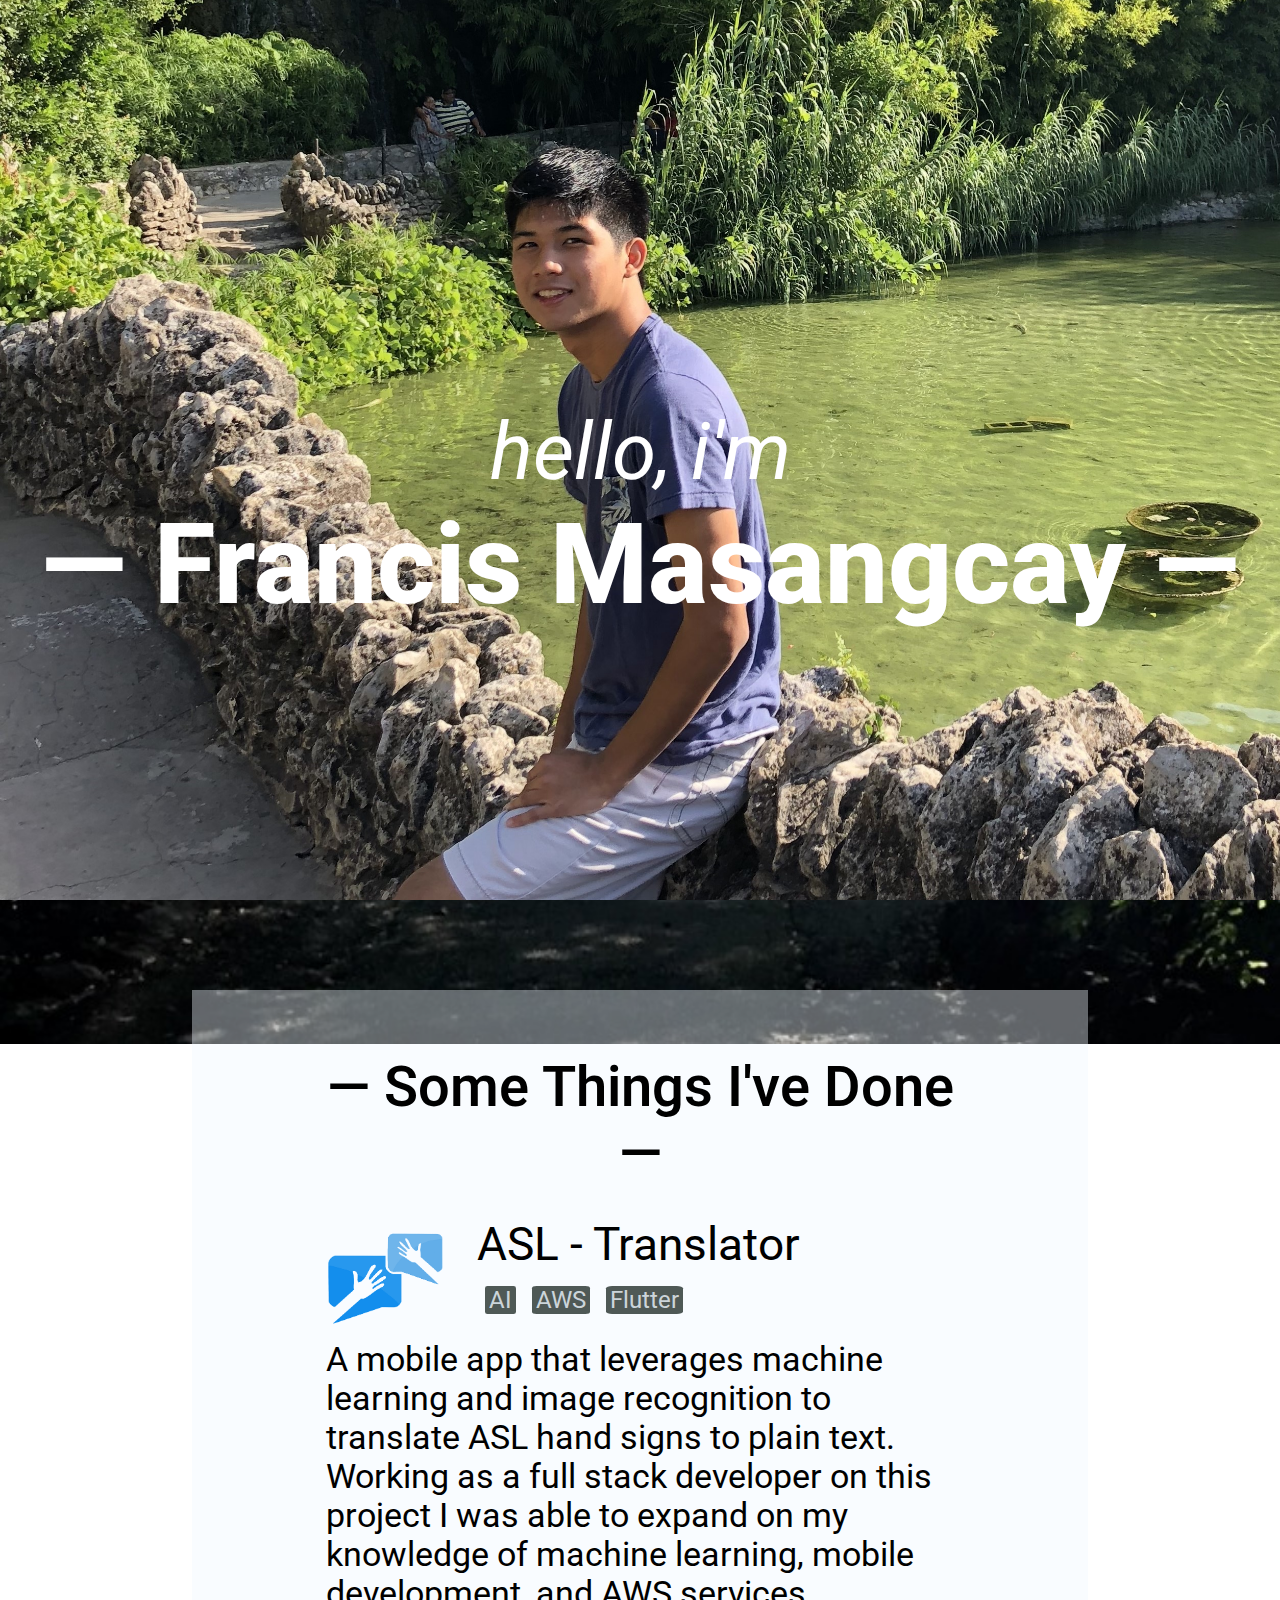
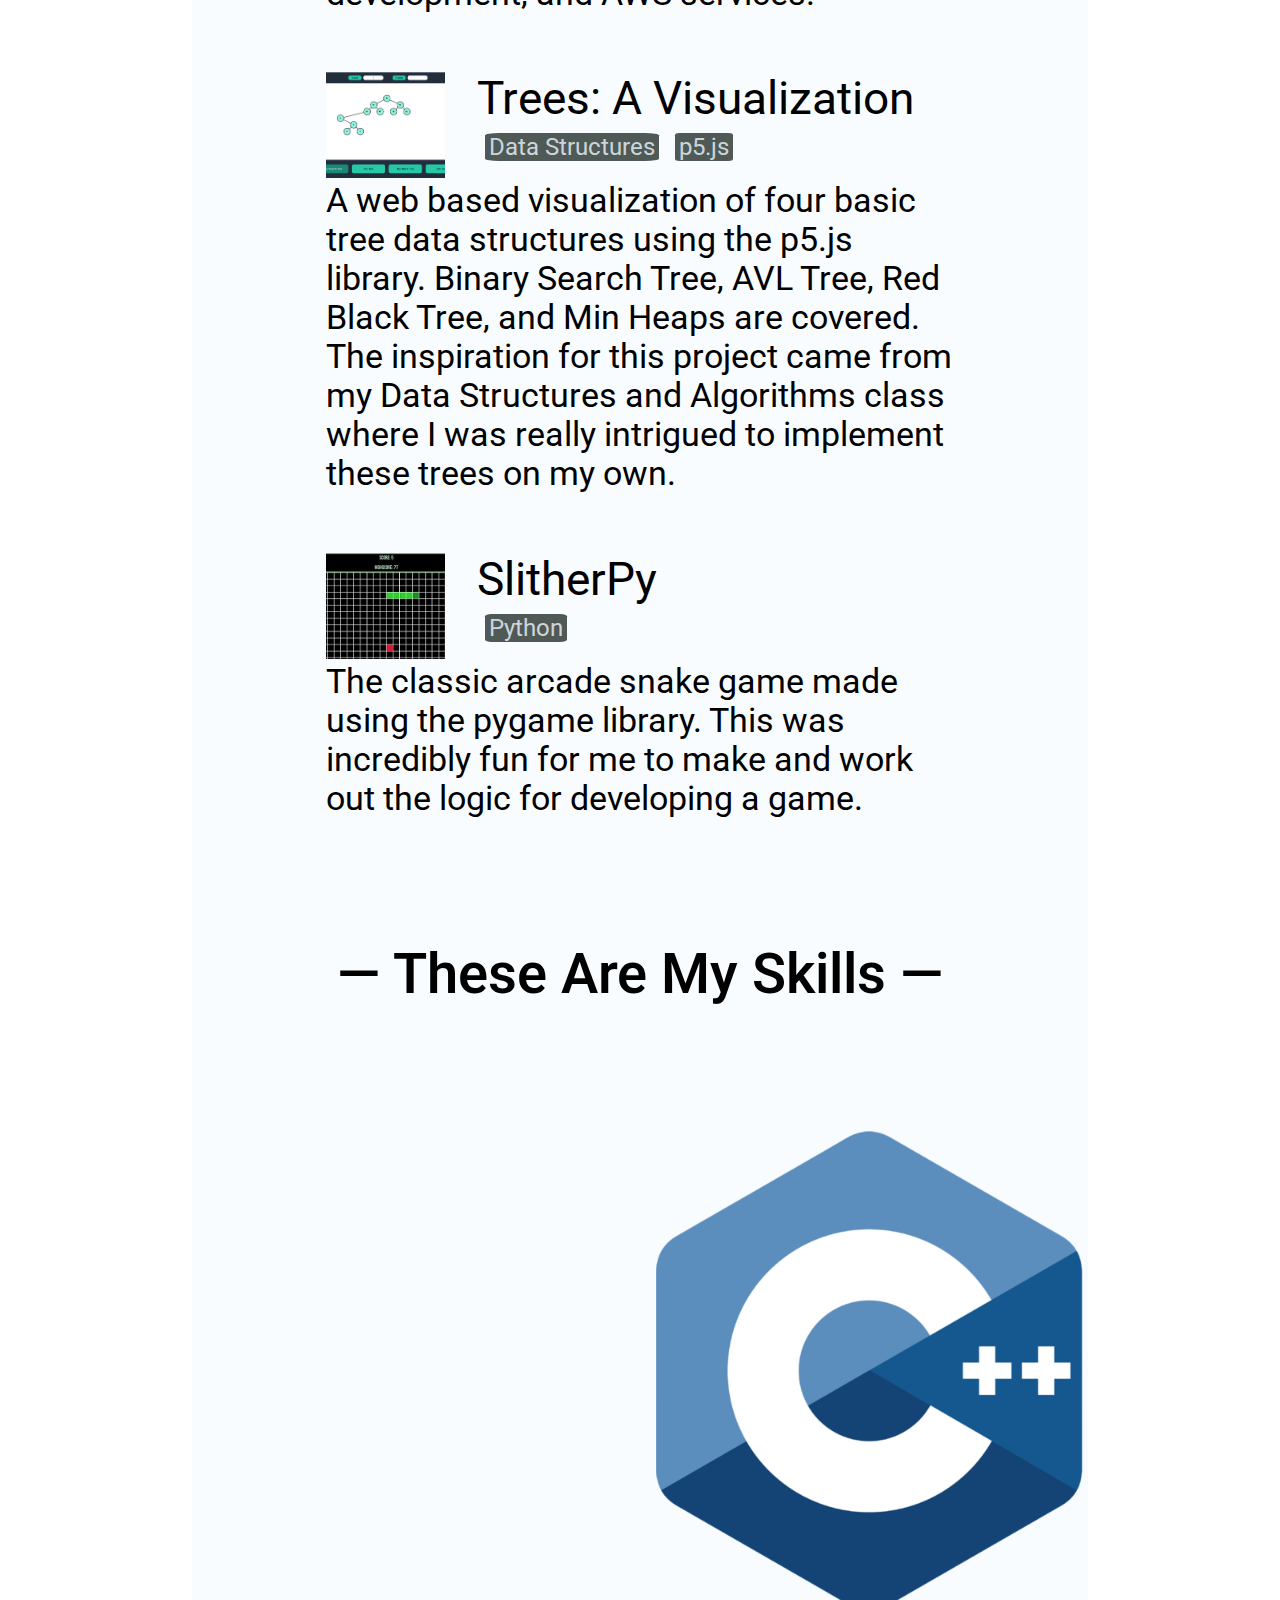
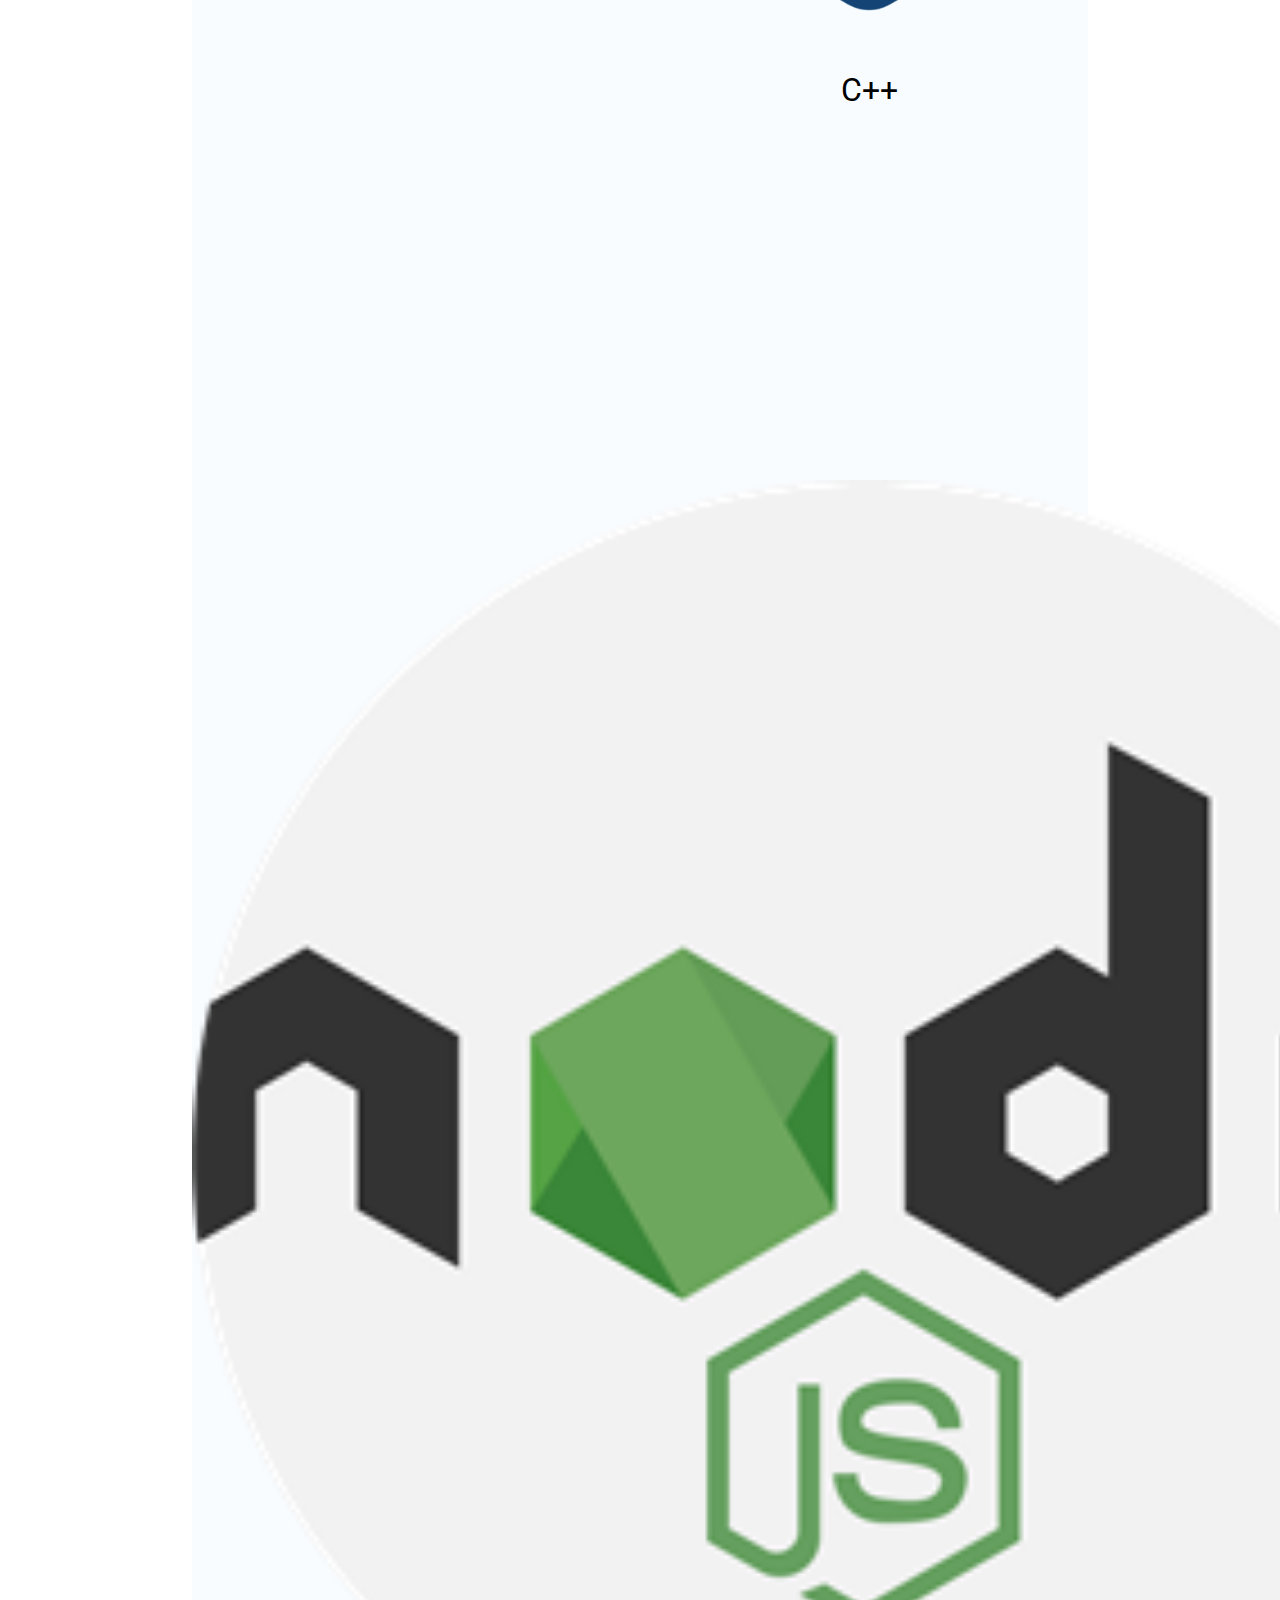
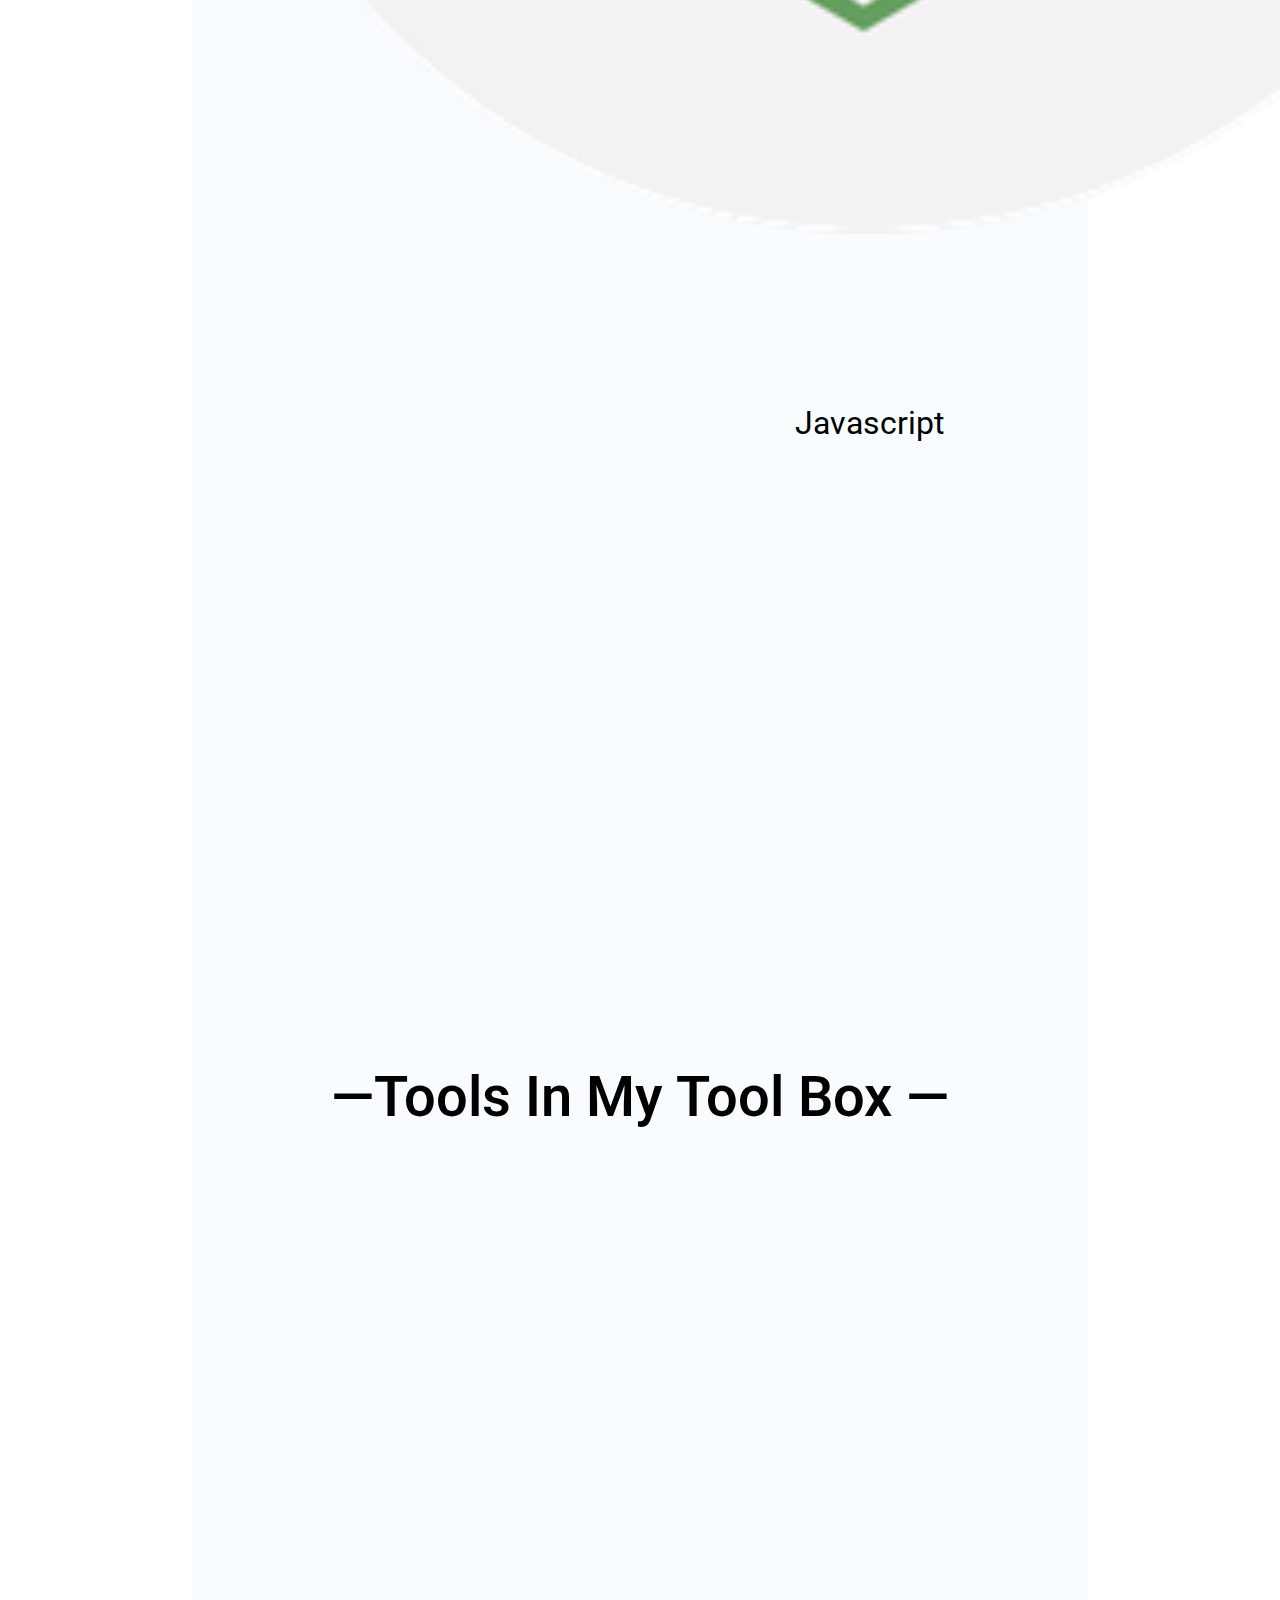
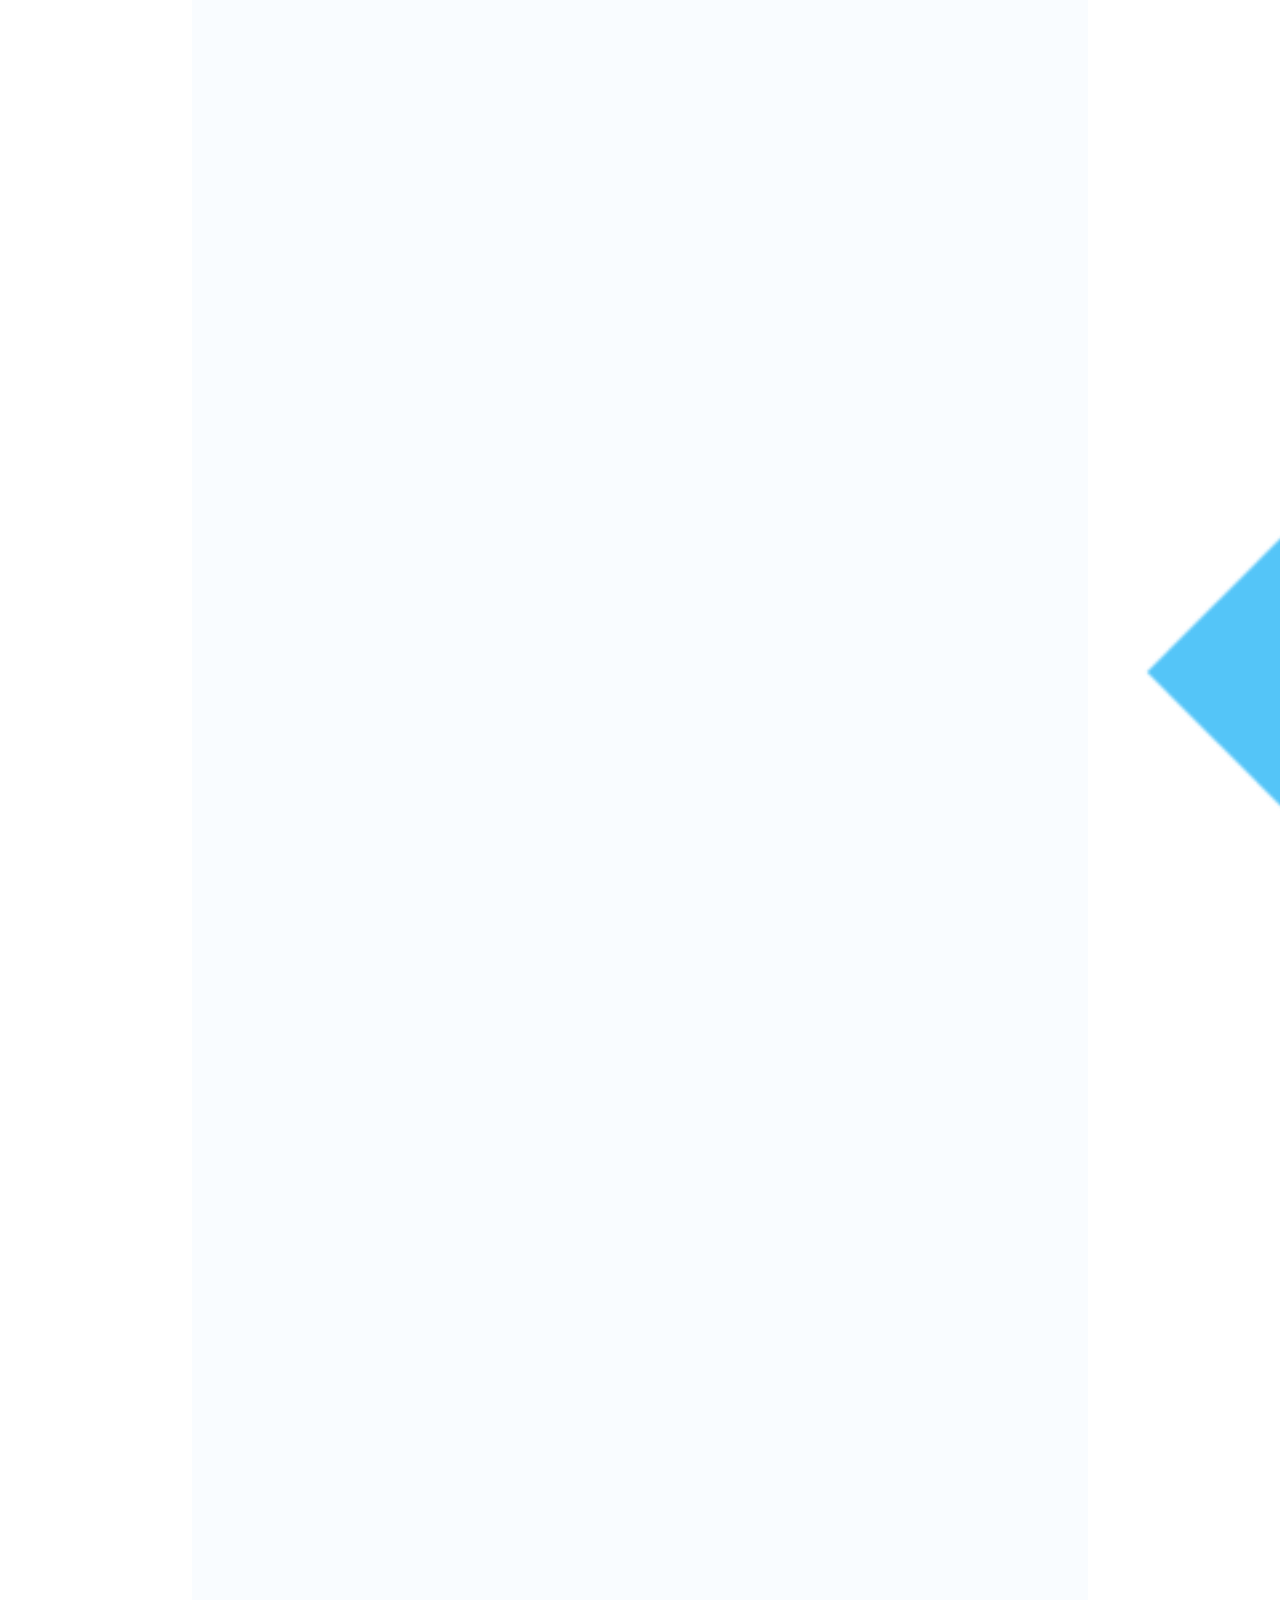
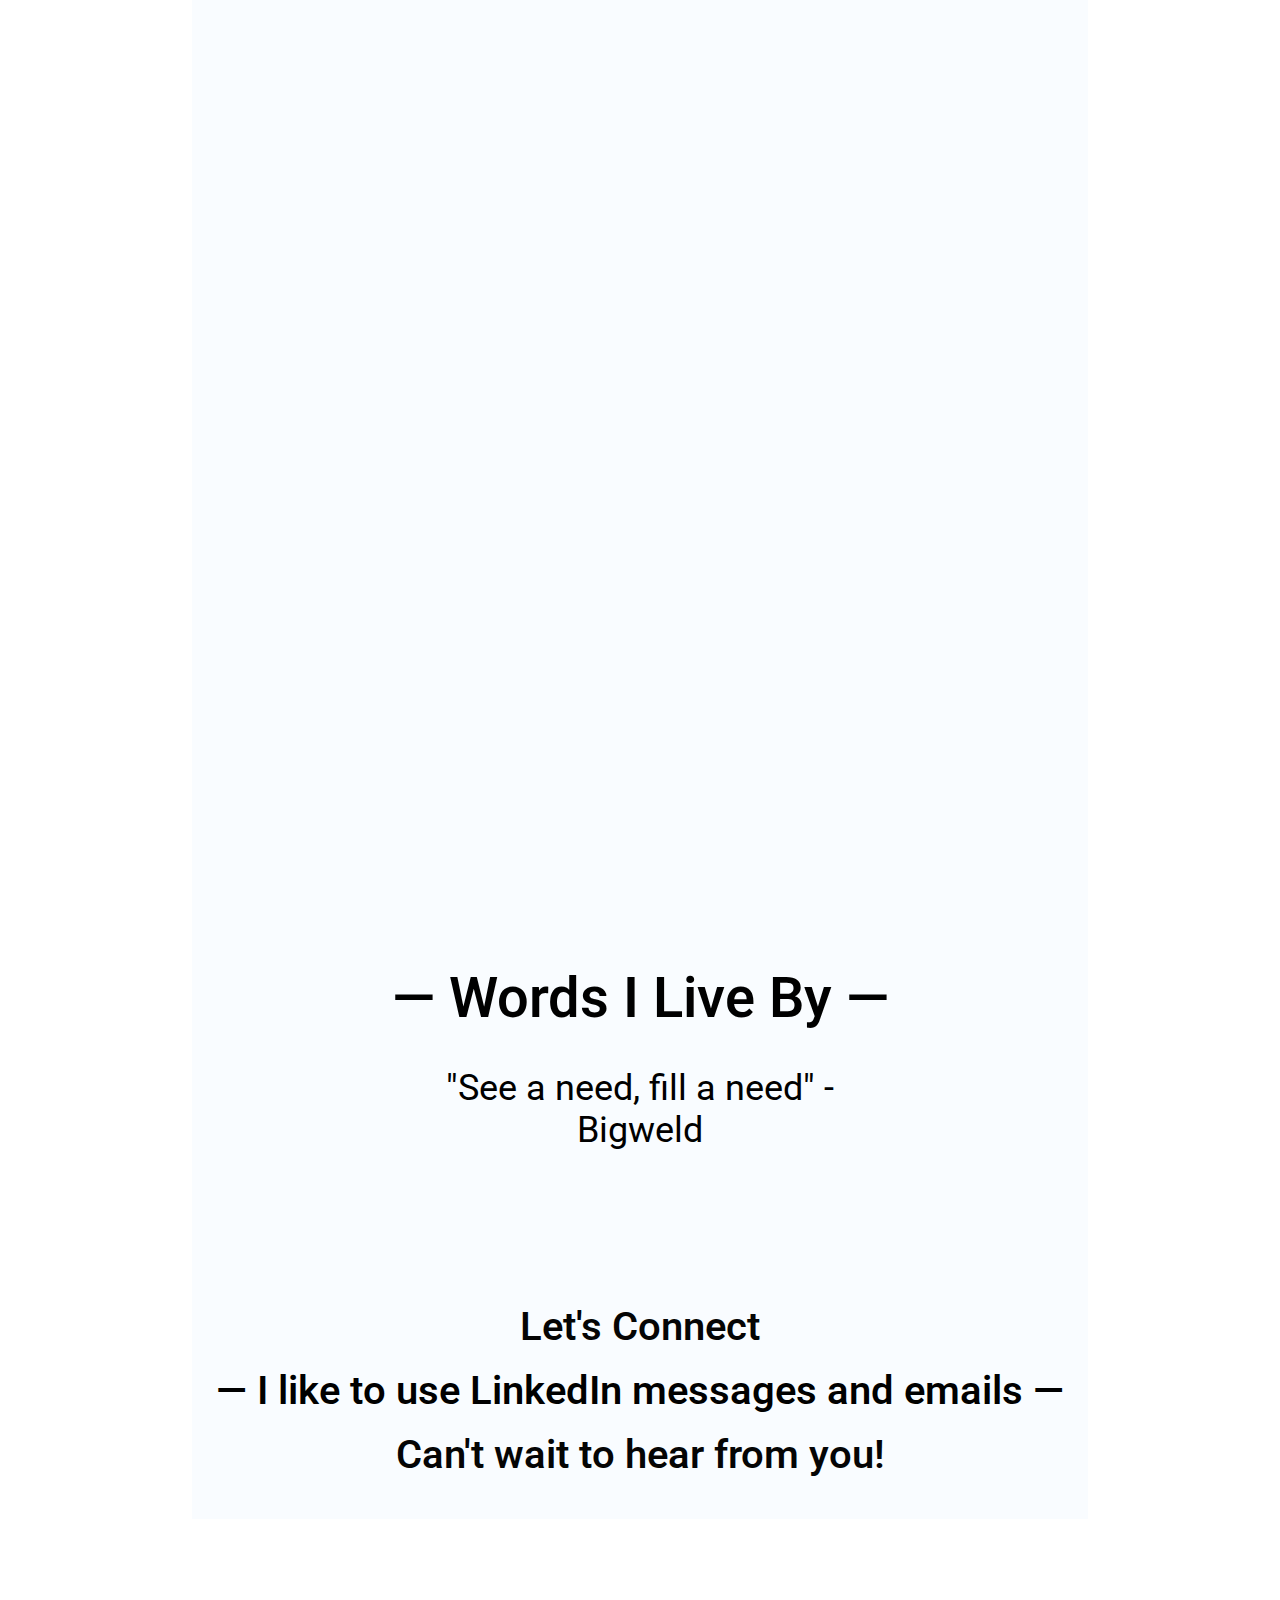
==== index.html @ 16255d90 "recaled font sizes and added tags to projects" ====
<!DOCTYPE html>
<html lang="en">
  <head>
    <meta charset="UTF-8" />
    <title>I'm Francis Masangcay</title>
    <meta name="author" content="Francis Masangcay" />
    <meta name="description" content="Personal webpage" />
    <meta name="viewport" content="width=device-width, initial-scale=1.0">
    <link rel="stylesheet" href="mainStyle.css" />
    <link rel="stylesheet" href="tabletStyle.css" />
    <link rel="stylesheet" href="mobileStyle.css" />
    <link rel="stylesheet" href="https://cdnjs.cloudflare.com/ajax/libs/font-awesome/4.7.0/css/font-awesome.min.css">
    <link href="https://fonts.googleapis.com/css2?family=Open+Sans&family=Roboto:ital@0;1&display=swap" rel="stylesheet">
  </head>
  <body>
    <div class="banner"></div>

    <div id="banner-content"> 
      <i>hello, i'm</i>
      <div> <span>&horbar;</span> Francis Masangcay <span>&horbar;</span></div>
    </div>

    <div id="opaque-bg">
      <div class="label"> <span>&horbar;</span> Some Things I've Done <span>&horbar;</span> </div>
      <div class="section flex-column">
        
          <div id="subsection">
            <div class="project-grid">
              <div class="title">
                <img src="./assets/signItLogo.png" alt="Logo">
                <div class="info-grid">
                  <a href="./pages/asl-translator.html">ASL - Translator</a>
                  <div class="tags">
                    <div class="tag">AI</div>
                    <div class="tag">AWS</div>
                    <div class="tag">Flutter</div>
                  </div>
                </div>
              </div>
              <div class="p-wrapper">
                <p> A mobile app that leverages machine learning and image recognition to translate ASL hand signs to plain text. Working as a full stack developer on this project I was able to expand on my knowledge of machine learning, mobile development, and AWS services. </p>
              </div>
            </div>
          </div>
  
          <div id="subsection">
            <div class="project-grid"></div>
            <div class="title">
              <img src="./assets/trees.png" alt="Logo">
              <div class="info-grid">
                <a href="./pages/trees.html">Trees: A Visualization</a>
                <div class="tags">
                  <div class="tag">Data Structures</div>
                  <div class="tag">p5.js</div>
                </div>
              </div>
            </div>
              <div class="p-wrapper">
                <p> A web based visualization of four basic tree data structures using the p5.js library. Binary Search Tree, AVL Tree, Red Black Tree, and Min Heaps are covered. The inspiration for this project came from my Data Structures and Algorithms class where I was really intrigued to implement these trees on my own.</p>
              </div>
          </div>

          <div id="subsection">
            <div class="project-grid">
              <div class="title">
                <img src="./assets/slitherPy.png" alt="Logo">
                <div class="info-grid">
                  <a href="./pages/slitherPy.html">SlitherPy</a>
                  <div class="tags">
                    <div class="tag">Python</div>
                  </div>
                </div>
              </div>
              <div class="p-wrapper">
                <p> The classic arcade snake game made using the pygame library. This was incredibly fun for me to make and work out the logic for developing a game. </p>
              </div>
            </div>
          </div>
      </div>
  
      <div class="label"><span>&horbar;</span> These Are My Skills <span>&horbar;</span></div>
      <div class="section">
        <div class="grid">
            <div class="card">
              <img src="./assets/cpp.png">
              <div class="text">C++</div>
            </div>
            <div class="card">
              <img src="./assets/java.png">
              <div class="text">Java</div>
            </div>
            <div class="card">
              <img src="./assets/python.png">
              <div class="text">Python</div>
            </div>
            <div class="card">
              <img src="./assets/nodejs.png">
              <div class="text">Javascript</div>
            </div>
            <div class="card">
              <img src="./assets/html.png">
              <div class="text">HTML</div>
            </div>
            <div class="card">
              <img src="./assets/css.png">
              <div class="text">CSS</div>
            </div>        
          </div>
        </div>
  
      <div class="label"><span>&horbar;</span>Tools In My Tool Box <span>&horbar;</span></div>
      <div class="section">
        <div class="grid-tools">
          <div class="card">
            <img src="./assets/flutter.png">
            <div class="text">Flutter</div>
          </div>
          <div class="card">
            <img src="./assets/react.png">
            <div class="text">React</div>
          </div>
          <div class="card">
            <img src="./assets/git.png">
            <div class="text">Git</div>
          </div>
          <div class="card">
            <img src="./assets/firebase.png">
            <div class="text">Firebase</div>
          </div>
          <div class="card">
            <img src="./assets/flasks.png">
            <div class="text">Flask</div>
          </div>
        </div>
      </div>
  
      <div>
        <div class="label"><span>&horbar;</span> Words I Live By <span>&horbar;</span></div>
        <div class="section flex-column">
          <div id="quotes">
            <p>"See a need, fill a need" - Bigweld</p>
          </div>
        </div>
      </div>

      <div id="connect">
        <p>Let's Connect</p>
        <p class="larger"> <span>&horbar;</span> I like to use LinkedIn messages and emails <span>&horbar;</span></p>
        <p>Can't wait to hear from you!</p>
      </div>

    </div>

    <div id="logos">
        <a href="mailto:francis.masangcay99@gmail.com" target="_blank">
            <i class="fa fa-envelope fa-5x icon"></i> 
        </a>
        <a href="https://github.com/FrancisMasangcay" target="_blank">
          <i class="fa fa-github fa-5x icon"></i>
        </a>
        <a href="https://www.linkedin.com/in/francis-masangcay-28233a167" target="_blank">
          <i class="fa fa-linkedin-square fa-5x icon"></i>
        </a>
    </div>
  </body>
</html>
---- mainStyle.css ----
*{
  margin: 0;
  padding: 0;
  font-family: 'Roboto', sans-serif;
}

html{
  background: url(./assets/background.JPG) no-repeat center center fixed;
  background-size: cover;
}

.banner{
  height: 100vh;
  /* max-width: 100%; */
  background-image: url(./assets/profile-web.jpg);
  background-attachment: fixed;
  background-size: cover;
  background-repeat: no-repeat;
  background-position: center;
}

/* banner content */
  #banner-content{
    display: flex;
    flex-direction: column;
    justify-content: space-between;
    text-align: center;
    position: absolute;
    top: 45%;
    width: 100%;
    color: white;
  }
  #banner-content div{
    flex: 1;
    font-size: 7rem;
    text-align: center;
    font-weight: 800;
  }
  #banner-content i{
    flex:1;
    text-align: center;
    font-size: 5rem;
  }

/* Things I've Done */
.title{
  display: grid;
  font-size: 2.85rem;
  grid-template-columns: 1fr 4fr;
  width: 100%;
  grid-column-gap: 2rem;
  height:fit-content;
  /* border: solid 2px yellowgreen; */
}
.info-grid{
  display: grid;
  grid-template-rows: 1fr 1fr;
}
#subsection{
  display: grid;
  flex-direction: column;
  align-items: flex-start;
  margin-bottom: 1.5rem;
  padding: 1rem;
  margin-left: auto;
  margin-right: auto;
  width: 70%;
}
#subsection .title img{
  height: 100%;
  width: 100%;
  justify-items: end;
  margin-top: auto;
  margin-bottom: auto;
  object-fit: cover;
}
.title a{
  justify-self: start;
}
.tags{
  display: inline;
  width: 100%;
}
.tag{
  background-color: #4f5956;
  color: rgba(240, 248, 255, 0.804);
  border-radius: 8%;
  width:fit-content;
  float: left;
  margin: .5rem .5rem 0 .5rem;
  padding: 0 .25rem;
  font-size: 1.5rem;
}

.p-wrapper{
  display: flex;
  flex-direction: column;
  width: 100%;
  margin-bottom: 0.5%;
  margin-top: 0.5%;
  height: auto;
  font-size: 2.1rem;
}

/* Words I live By */

#quotes p{
  flex:1;
  text-align: center;
  width: 50%;
  margin: 1.25rem auto 2rem auto;
  font-size: 2.23rem;
}
#quotes{
  padding-bottom: 6rem;
}

/* These are my Skills & Tools in my Tool Box */
  .grid{
    display: grid;
    width: 100%;
    padding: 3rem 0 1rem 0;
    grid-template-columns: 1fr 1fr 1fr;
    grid-row-gap: 2.5rem;
  }
  .grid-tools{
    display: grid;
    padding: 3rem 0 1rem 0;
    width: 100%;
    grid-template-columns: 1fr 1fr 1fr 1fr 1fr;
  }
  .card {
    display: grid;
    width:100%;
    grid-template-rows: 3fr 1fr;
  }
  .text{
    font-size: 2rem;
    text-align: center;
    margin: 0 auto 0 auto;
  }
  .card img{
    height: 80%;
    margin: auto;
  }

  /* Contact */
  #connect{
    line-height: 4rem;
    font-weight: 550;
    font-size: 20px;
    color: rgb(5, 5, 5);
    margin: 0 auto 0 auto;
    padding-bottom: 2rem;
    width: 100%;
  }
  #connect p{
    text-align: center;
    font-size: 2.5rem;
  }
  .larger{
    font-size: 3rem;
    color: black;
  }
  #logos{
    display: flex;
    align-items: center;
    justify-content: center;
    height: 30%;
    margin-bottom: 15vh;
  }
  #logos a{
    font-size: 25px;
  }
  .icon{
    margin: 0.3em;
    transition-timing-function: ease-in-out;
    transition-delay: .2s;
    transition-duration: 0.7s;
  }
  .icon:hover{
    transform: scale(1.45);
    color: rgba(0, 191, 255, 0.932);
  }

  /* font awesome */
  .fa{
    color: white;
  }
  .fa-envelope{
    top:-5%;
  }
  .fa-mobile{
    top:-5%;
  }

/* generalized classes */
iframe{
  width: auto;
  height: auto;
}
a:link, a:visited {
  color: black;
  text-decoration: none;
  cursor: pointer;
}

a:link:active, a:visited:active {
  color: black;
}

a:hover {
  text-decoration: underline;
}

#opaque-bg{
  background-color: rgba(240, 248, 255, 0.404);
  width: 70%;
  margin: 10vh auto 2vh auto;
}

.section{
  min-height: 60%;
  width:100%;
  margin-left: auto;
  margin-right: auto;
  display: flex;
  padding: 1rem 0 1rem 0;
}
.flex-column{
  flex-direction: column;
}
.flex-row{
  flex-direction: row;
}
.label{
  text-align: center;
  font-size: 3.5rem;
  margin-left: auto;
  margin-right: auto;
  padding: 4rem 2rem 0rem 2rem;
  font-weight: 550;
  width: 75%;
}
---- tabletStyle.css ----
/* for tablets */
@media screen and (max-width: 991px){
  /* Banner */
  .banner{
    height: 30vh;
    background-position: 50% -300px;
  }
  #banner-content{
    top: 12%;
  }
  #banner-content div{
    font-size: 3.5rem;
  }
  #banner-content i{
    font-size: 2.5rem;
  }
      
  /* Things I've Done */
  .title{
    display: flex;
    font-size: 3rem; 
  }
  #subsection{
    width: 95%;
  }
  #subsection img{
    height: auto; 
    width: 30%;
  }

  /* Tools in my Tool Box */
  .row{
    margin-top: .1rem;
    margin-bottom: .1rem;
    width: auto;
  }
  .list-element{
    width: 95%;
    margin-left: auto;
    margin-right: auto;
    padding: 0 .5rem 0 .5rem;
    font-size: 1.5rem;
  }

  /* Contact */
  #connect{
    line-height: 2.5rem;
    font-size: 20px;
    padding-top: 3rem;
  }
  #connect p{
    text-align: center;
    font-size: 2.25rem;
  }
  #connect span{
    display: none;
  }
  .larger{
    font-size: 3rem;
    font-weight: 550;
  }
  .label{
    font-weight: 550;
    font-size: 2.5rem;
  }  
  .icon:hover{  
    transform: scale(1);
    color: rgba(0, 191, 255, 0.932);
  }
}
---- mobileStyle.css ----
/* for mobile */
  @media screen and (max-width: 479px){
    /* Banner */
    .banner{
      height: 30vh;
      background-position: 50% -200px;
    }
    #banner-content{
      top: 15%;
      width: 100%;
    }
    #banner-content div{
      font-size: 1.75rem;
      text-align: center;
      font-weight: 800;
    }
    #banner-content i{
      font-size: 1rem;
    }
    /* Some Things I've Done */
    .title{
      display: flex;
      font-size: 2.75rem;
    }
    #subsection{
      flex-direction: column;
      align-items: center;
      margin-bottom: .5rem;
      margin-left: auto;
      margin-right: auto;
      width: 85%;
    }
    #subsection img{
      height: 6rem;
      width: 10rem;
      padding: 0.25rem 0rem;
    }
    .p-wrapper{
      align-items: center;
    }
    #subsection p{
      margin-bottom: 0.5%;
      margin-top: 5%;
      padding-left: 0rem;
      width: 80%;
      height: auto;
      font-size: 1rem;
    }
  
    /* generalized classes */
    .section{
      min-height: 10%;
      width:100%;
    }
    .flex-column{
      flex-direction: column;
    }
    .label{
      text-align: center;
      font-size: 1.25rem;
      margin-top: 1.5rem;
      margin-bottom: 1rem;
      font-weight: 550;
    }
    /* Words I live By */
    #quotes{
      padding-bottom: 1rem;
    }
    #quotes p{
      width: 90%;
      margin: 1.25rem auto 2rem auto;
      font-size: .75rem;
    }
  
      /* Tools in my Tool Box */
    .row{
      margin-top: .1rem;
      margin-bottom: .1rem;
    }
    .list-element{
      width: 95%;
      margin-left: auto;
      margin-right: auto;
      font-size: 1rem;
    }
  
    /* Contact */
    #connect{
      line-height: 1rem;
      font-weight: 550;
      font-size: 1rem;
      color: rgb(70, 78, 87);
      margin-top: 1.5rem;
    }
    #connect p{
      text-align: center;
      font-size: 1rem;
    }
    .larger{
      font-size: 1rem;
    }
    .larger span{
      display: none;
    }
    #logos{
      height: 30%;
      margin-bottom: 3vh;
    }
    #logos a{
      font-size: 10px;
    }
    .icon{
      margin: 0.75rem;
    }
    .icon:hover{
      transform: scale(1);
      color: black;
    }
  }
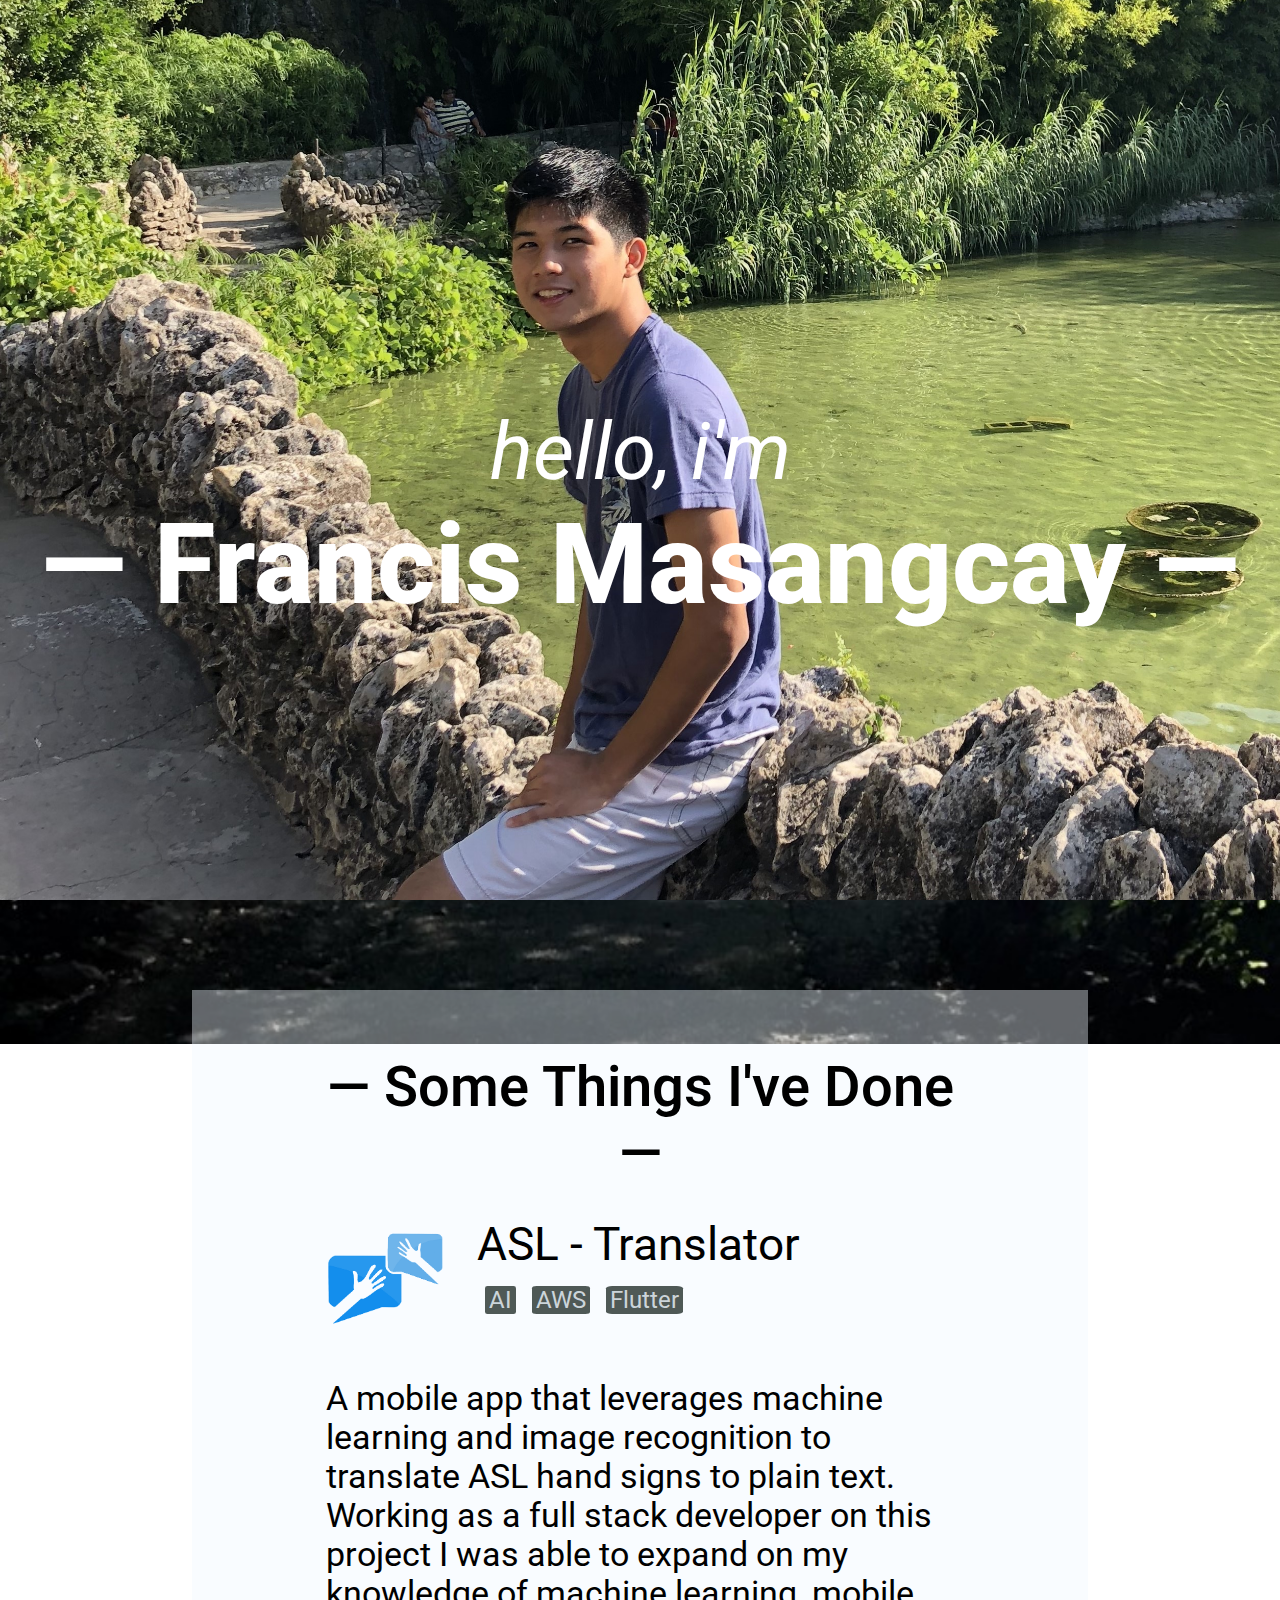
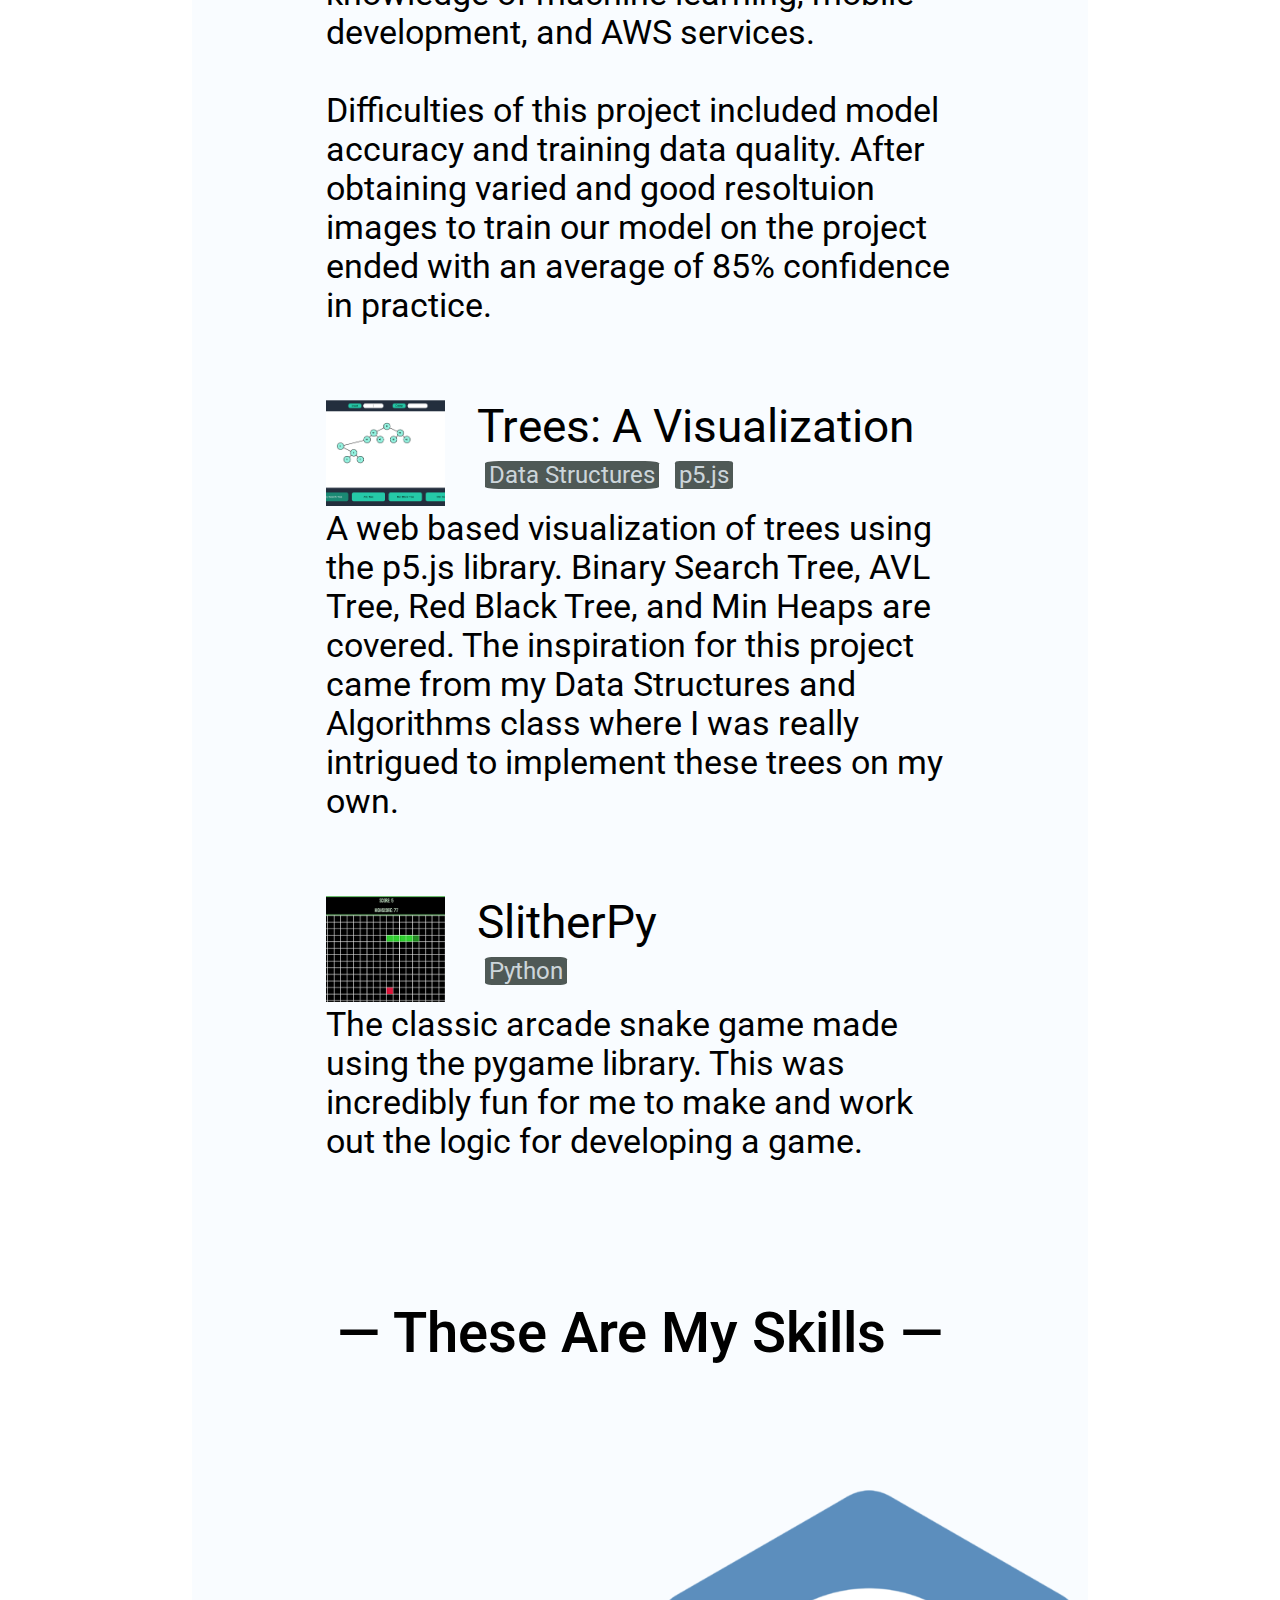
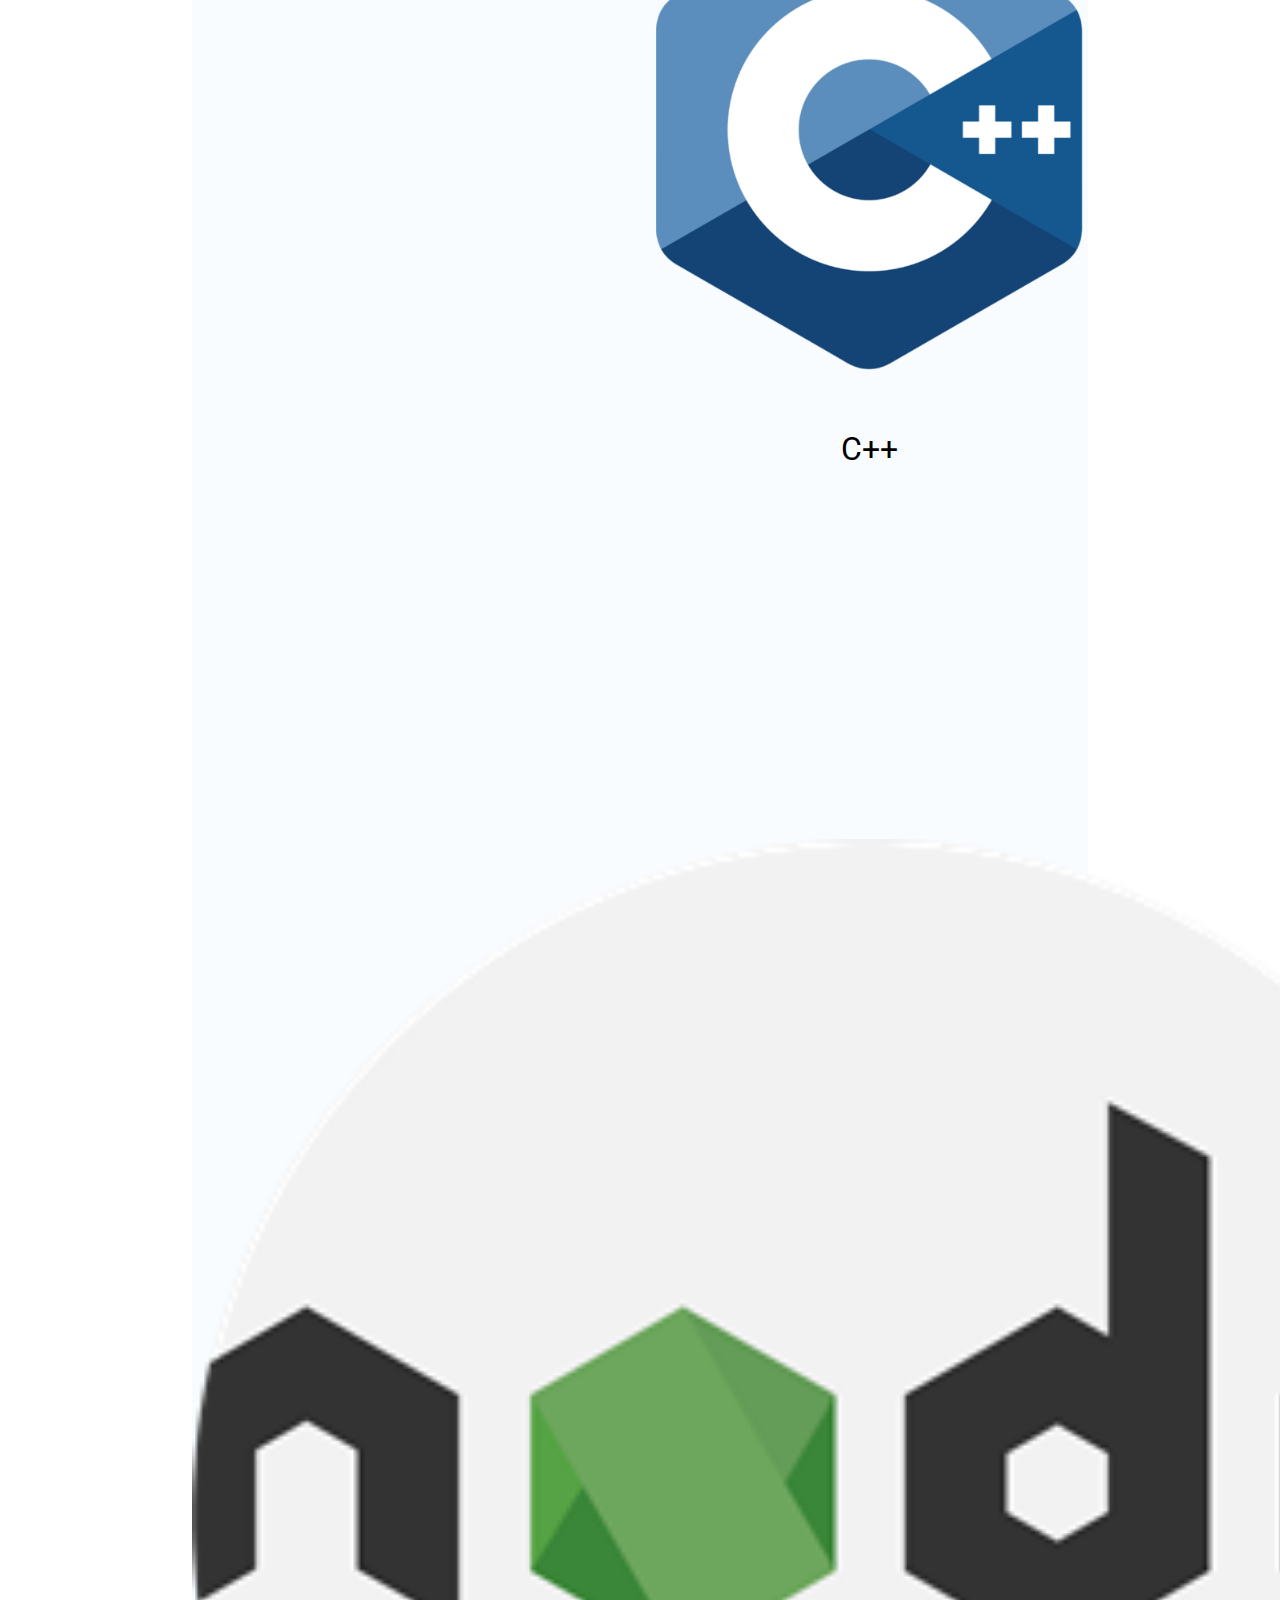
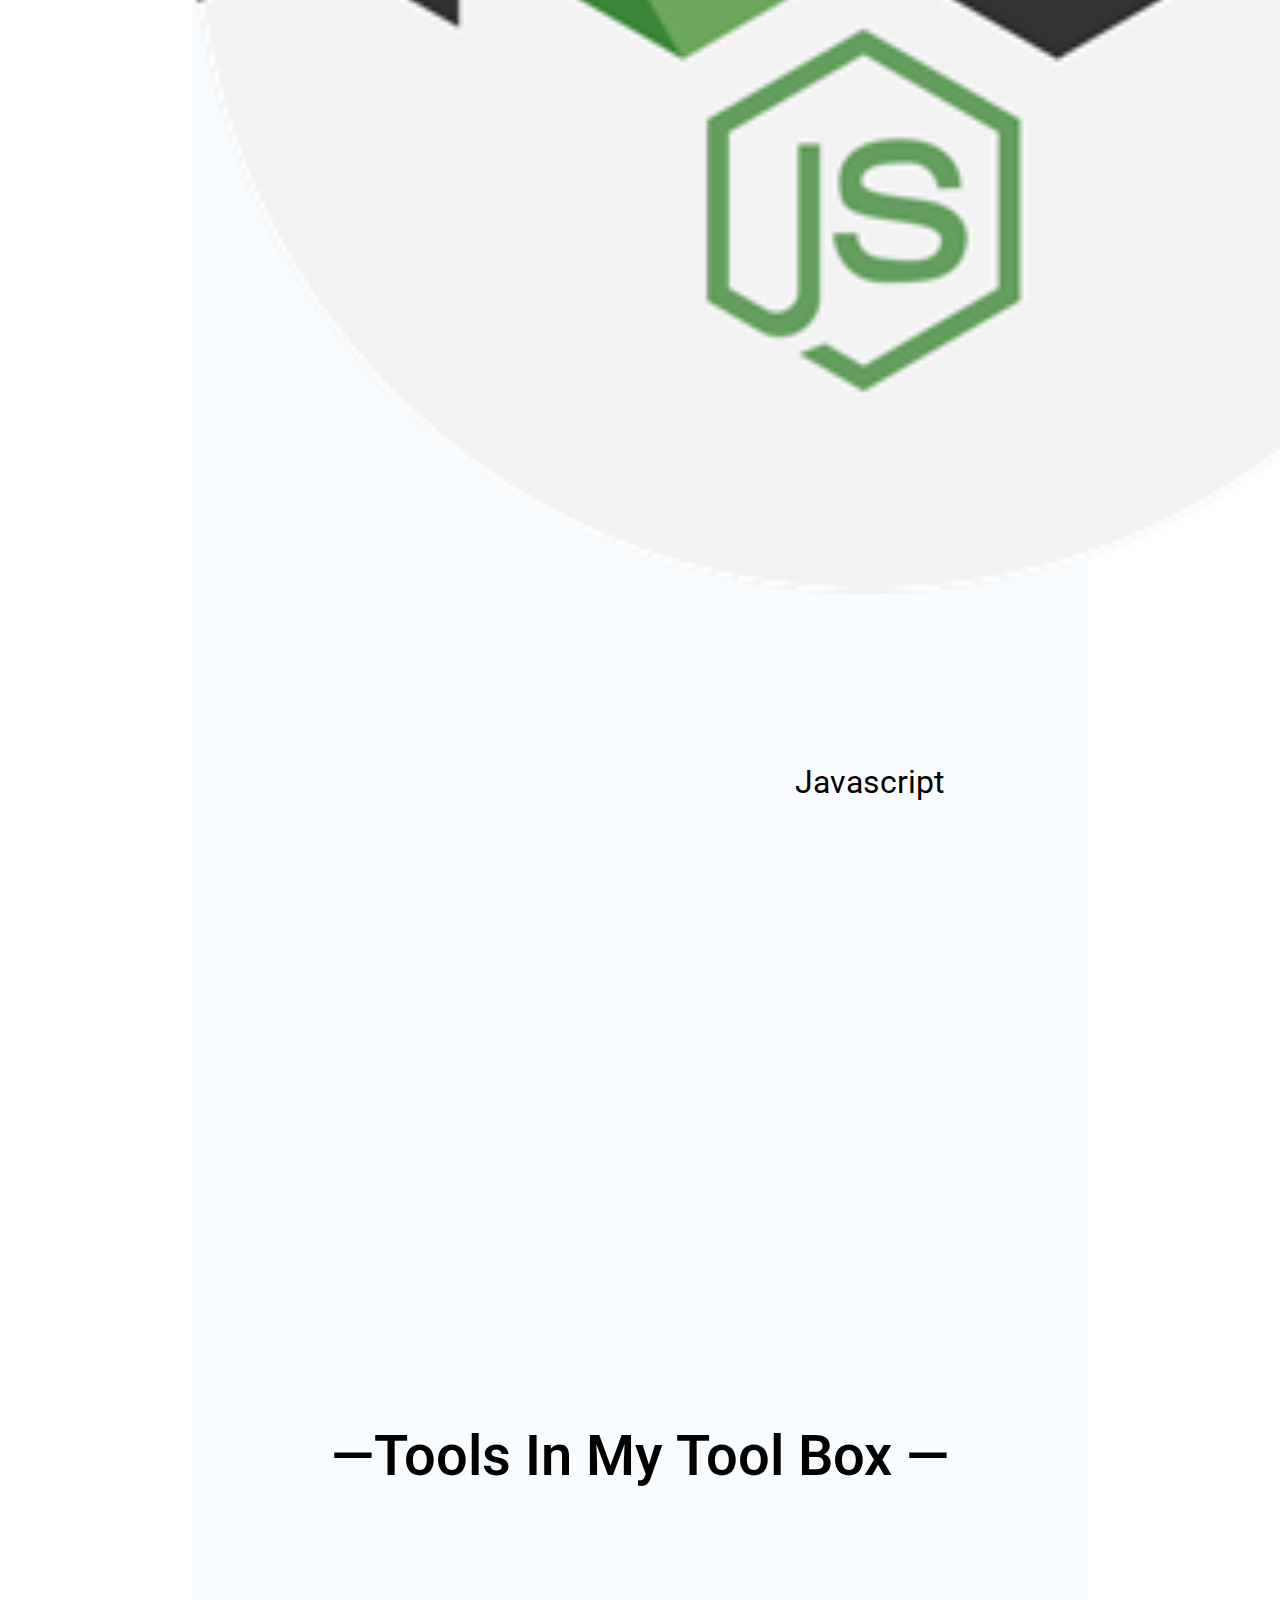
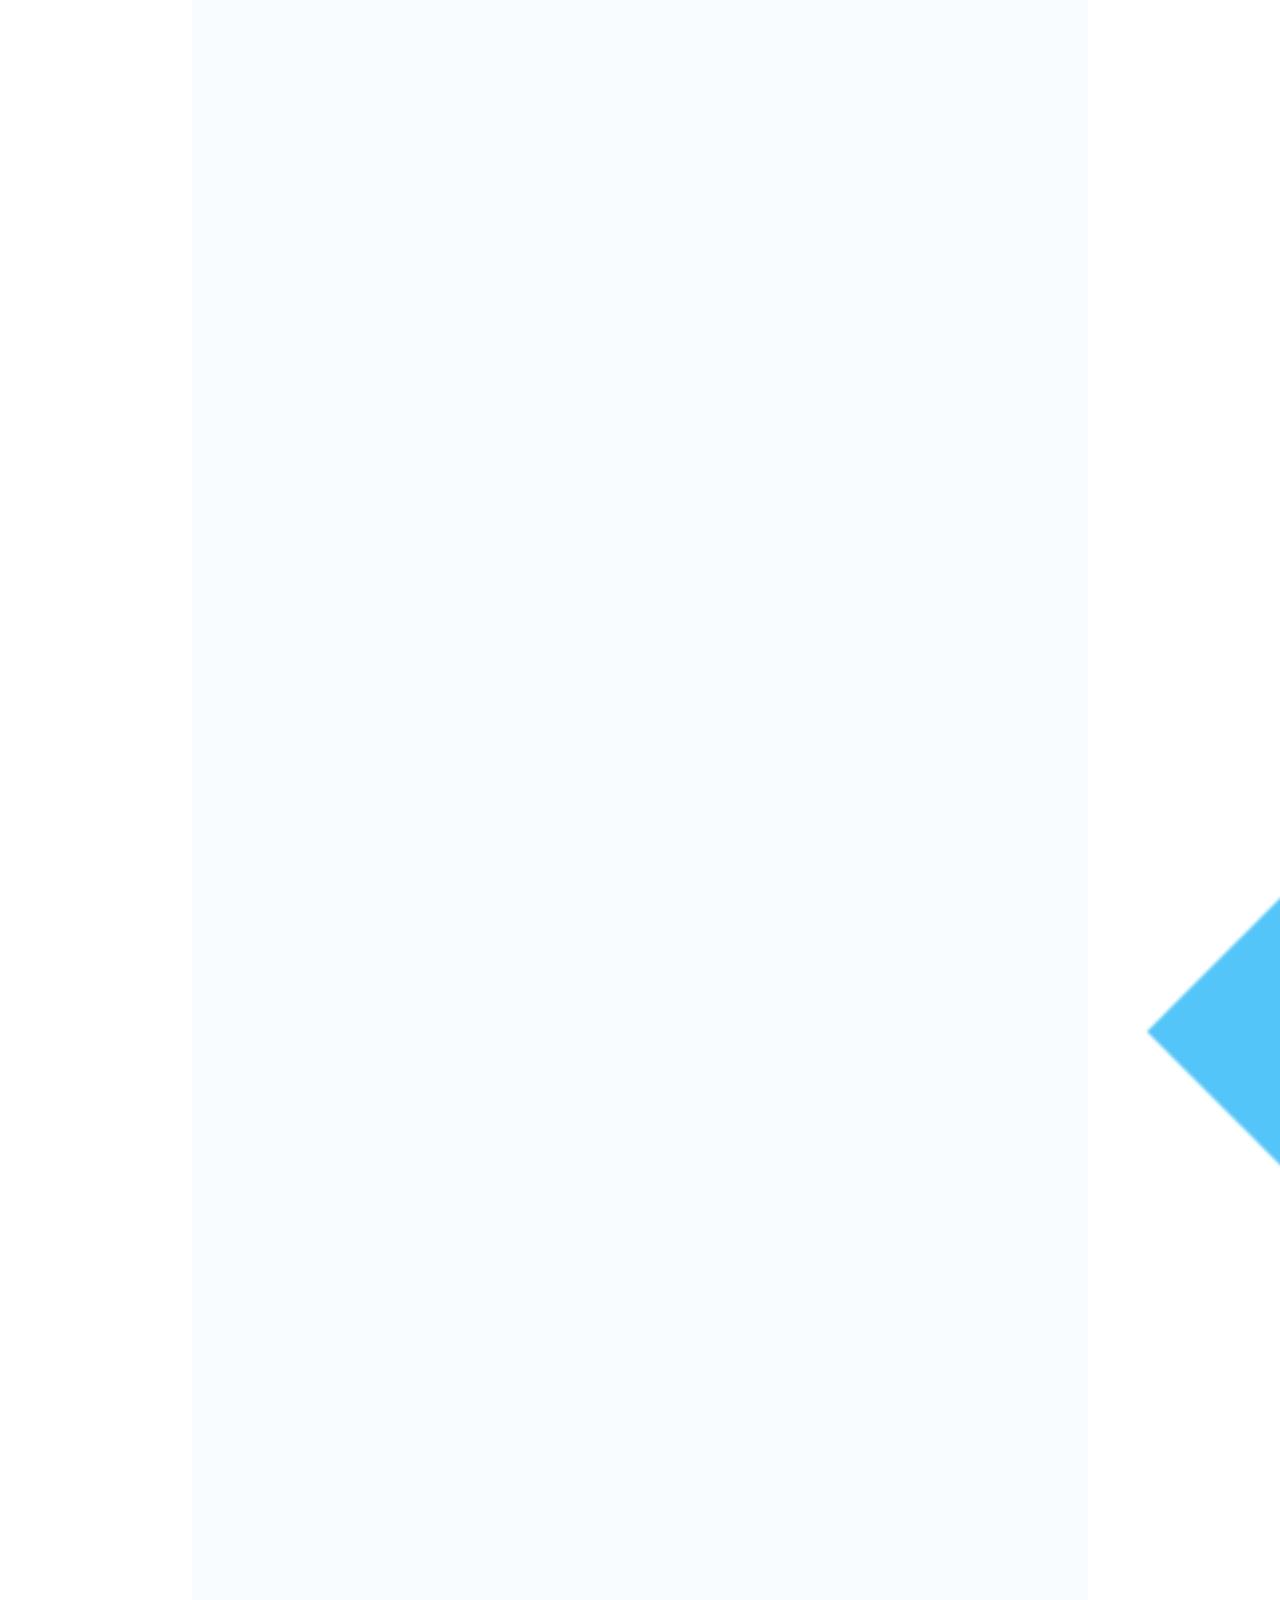
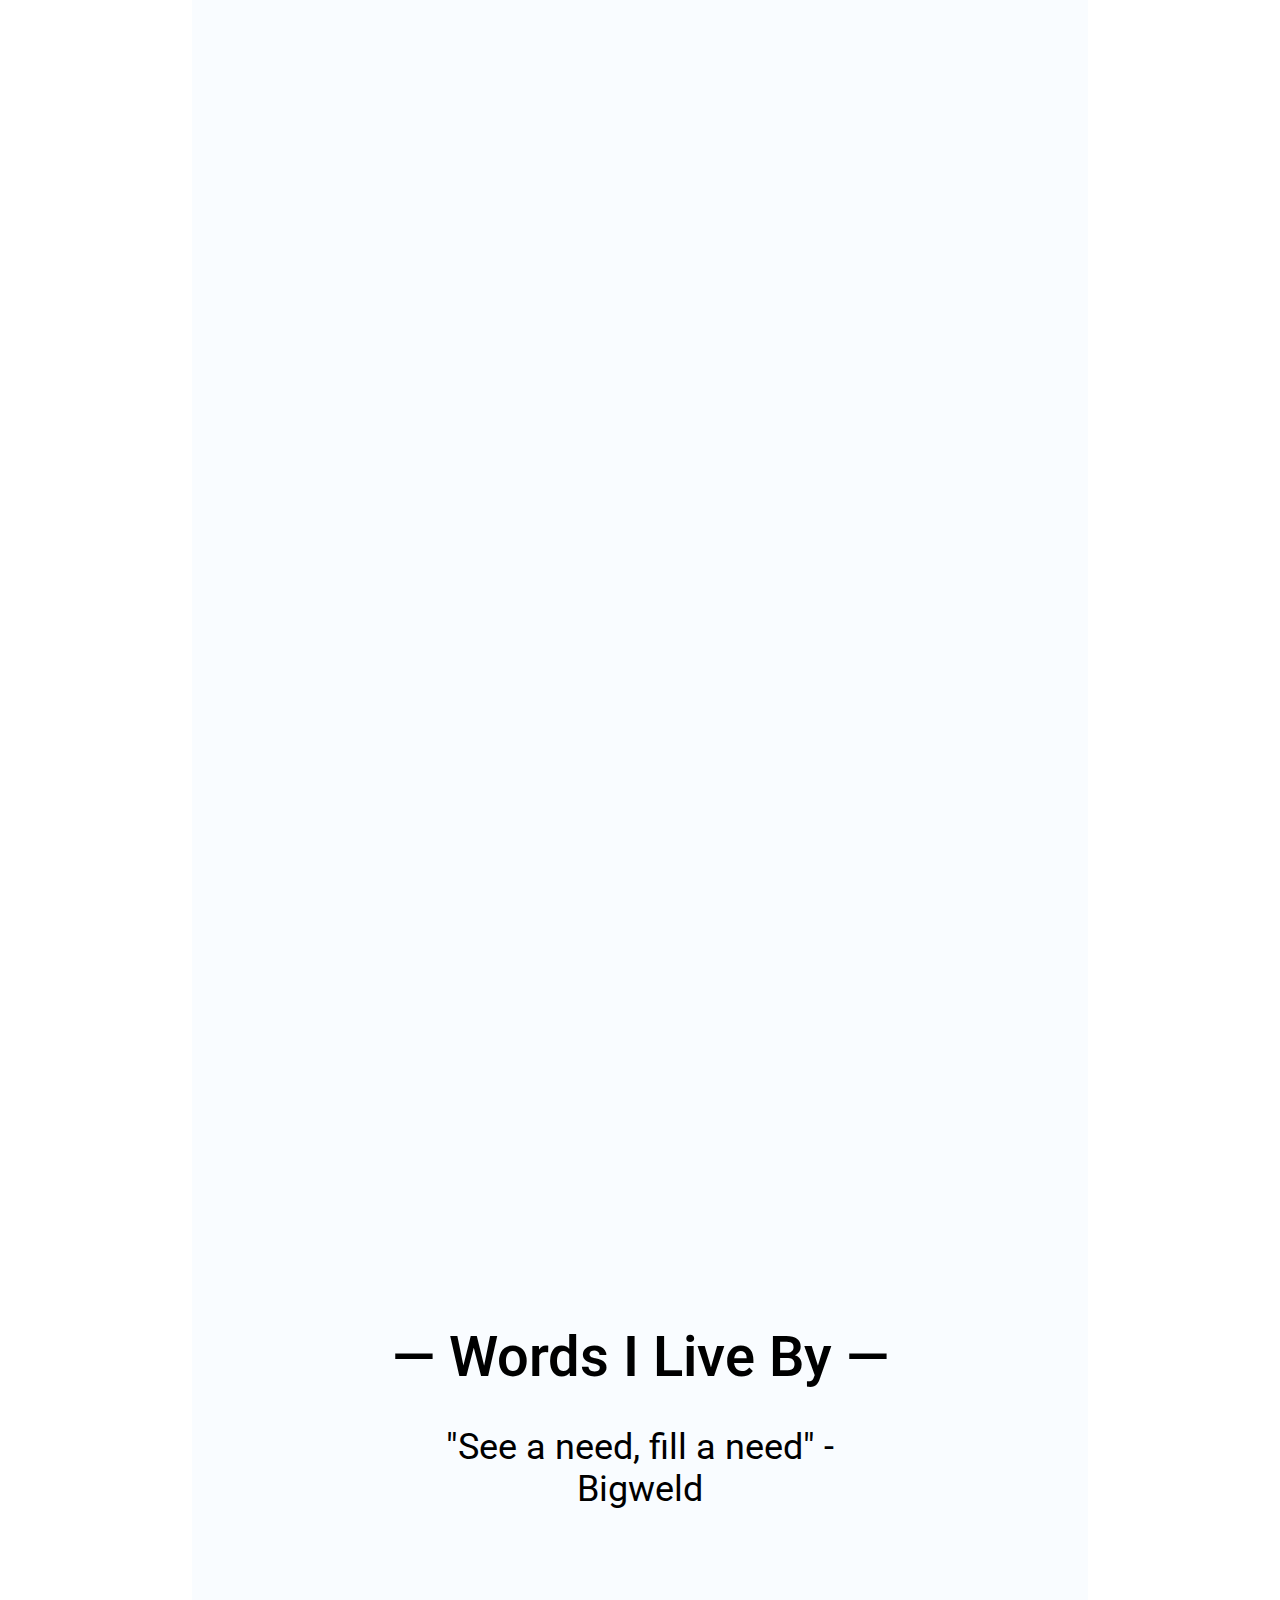
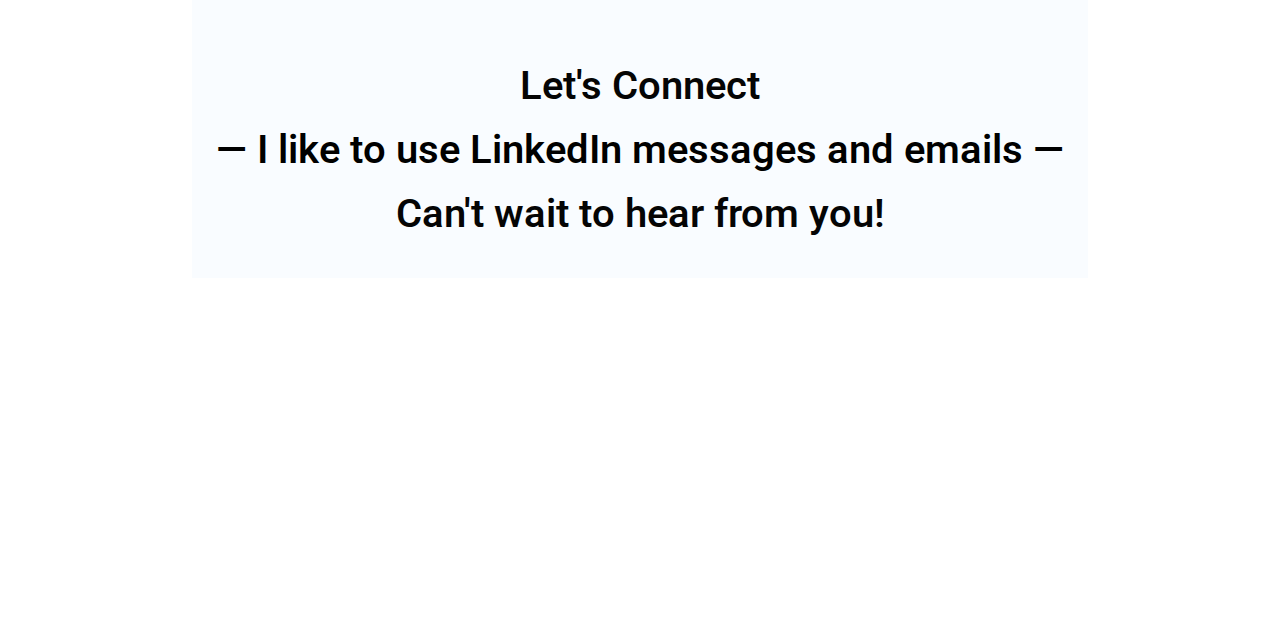
==== commit 55573091: "fixed project descriptions" ====
--- a/index.html
+++ b/index.html
@@ -29,7 +29,7 @@
               <div class="title">
                 <img src="./assets/signItLogo.png" alt="Logo">
                 <div class="info-grid">
-                  <a href="./pages/asl-translator.html">ASL - Translator</a>
+                  <a href="https://github.com/acm-projects/ASL-Translator">ASL - Translator</a>
                   <div class="tags">
                     <div class="tag">AI</div>
                     <div class="tag">AWS</div>
@@ -38,7 +38,12 @@
                 </div>
               </div>
               <div class="p-wrapper">
-                <p> A mobile app that leverages machine learning and image recognition to translate ASL hand signs to plain text. Working as a full stack developer on this project I was able to expand on my knowledge of machine learning, mobile development, and AWS services. </p>
+                <br> A mobile app that leverages machine learning and image recognition to translate ASL hand signs to plain text. Working as a full stack developer on this project I was able to expand on my knowledge of machine learning, mobile development, and AWS services. <br></br>
+
+                Difficulties of this project included model accuracy and training data
+                quality. After obtaining varied and good resoltuion images to train our
+                model on the project ended with an average of 85% confidence in practice.
+              </p>
               </div>
             </div>
           </div>
@@ -48,7 +53,7 @@
             <div class="title">
               <img src="./assets/trees.png" alt="Logo">
               <div class="info-grid">
-                <a href="./pages/trees.html">Trees: A Visualization</a>
+                <a href="https://github.com/FrancisMasangcay/Trees-a-Visualization">Trees: A Visualization</a>
                 <div class="tags">
                   <div class="tag">Data Structures</div>
                   <div class="tag">p5.js</div>
@@ -56,7 +61,7 @@
               </div>
             </div>
               <div class="p-wrapper">
-                <p> A web based visualization of four basic tree data structures using the p5.js library. Binary Search Tree, AVL Tree, Red Black Tree, and Min Heaps are covered. The inspiration for this project came from my Data Structures and Algorithms class where I was really intrigued to implement these trees on my own.</p>
+                <p> A web based visualization of trees using the p5.js library. Binary Search Tree, AVL Tree, Red Black Tree, and Min Heaps are covered. The inspiration for this project came from my Data Structures and Algorithms class where I was really intrigued to implement these trees on my own.</p>
               </div>
           </div>
 
@@ -65,7 +70,7 @@
               <div class="title">
                 <img src="./assets/slitherPy.png" alt="Logo">
                 <div class="info-grid">
-                  <a href="./pages/slitherPy.html">SlitherPy</a>
+                  <a href="https://github.com/FrancisMasangcay/SlitherPy">SlitherPy</a>
                   <div class="tags">
                     <div class="tag">Python</div>
                   </div>
--- a/mainStyle.css
+++ b/mainStyle.css
@@ -96,7 +96,7 @@
   display: flex;
   flex-direction: column;
   width: 100%;
-  margin-bottom: 0.5%;
+  margin-bottom: 3%;
   margin-top: 0.5%;
   height: auto;
   font-size: 2.1rem;
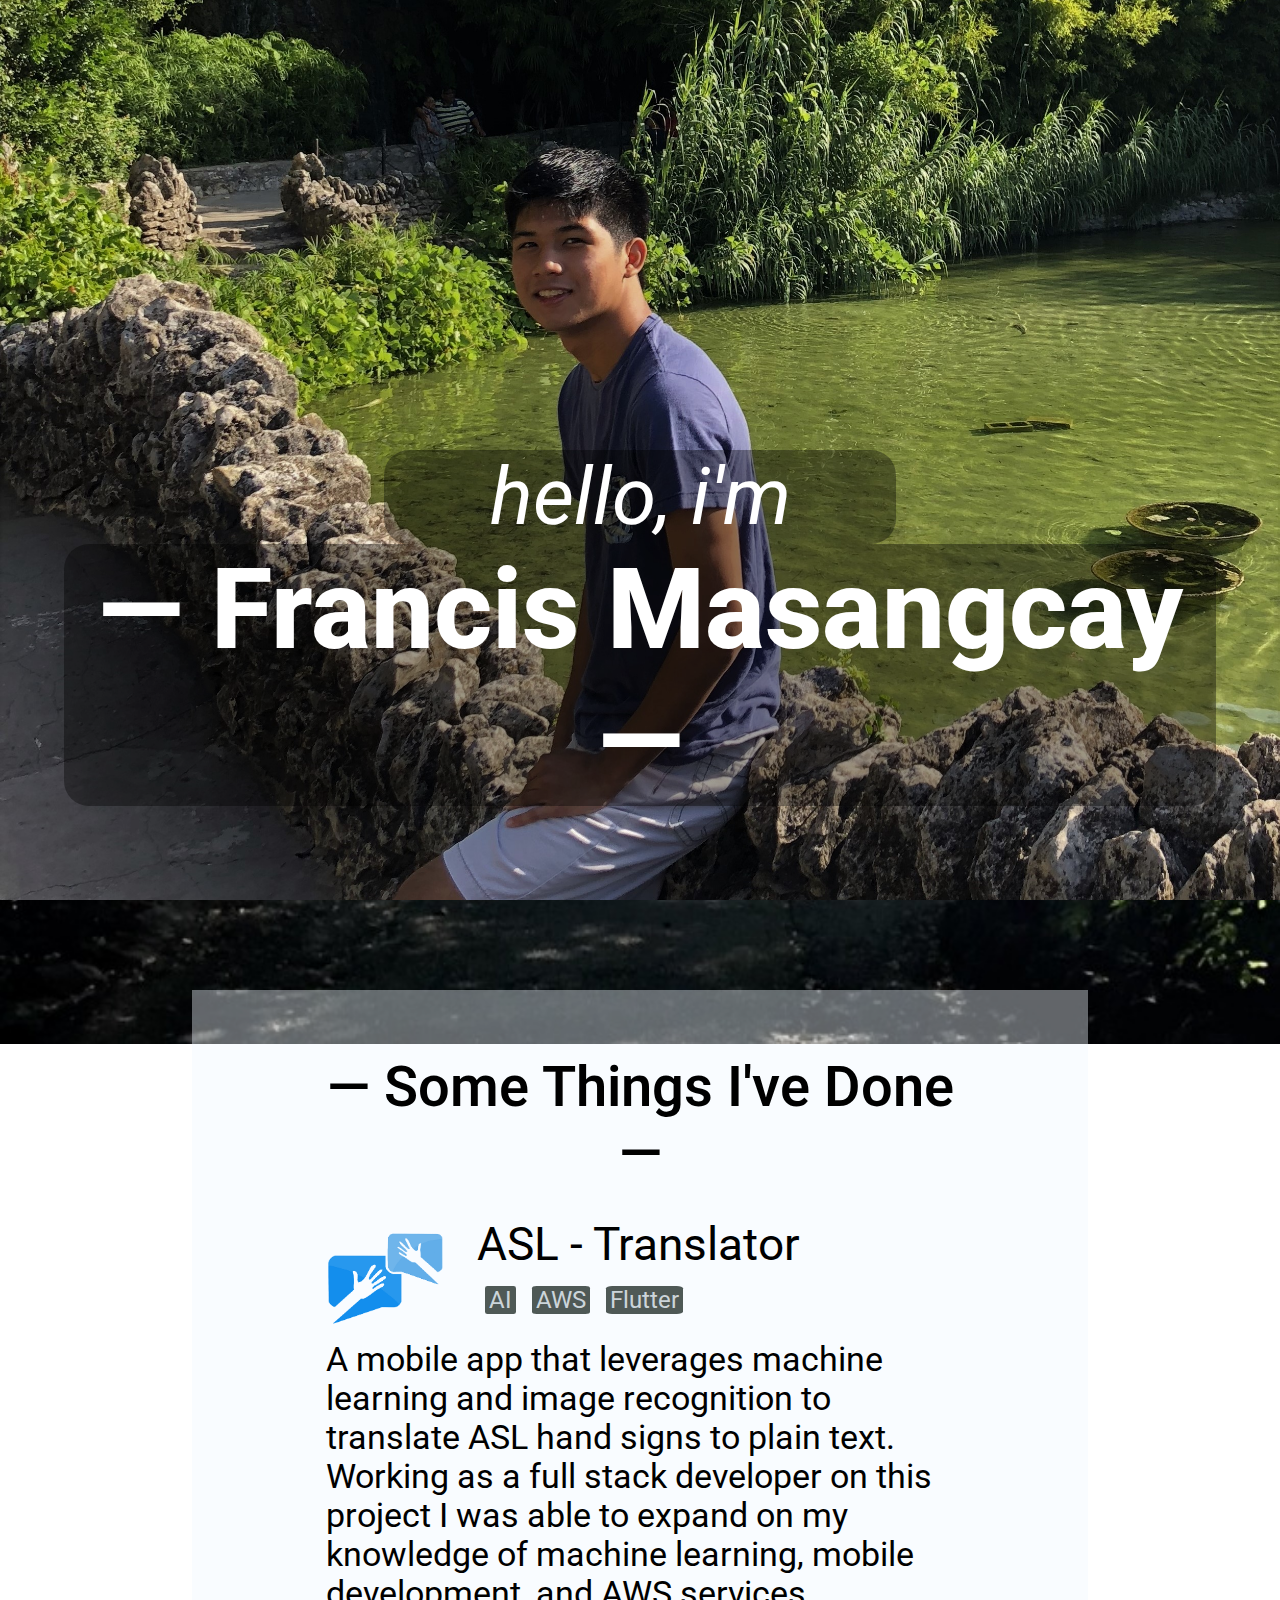
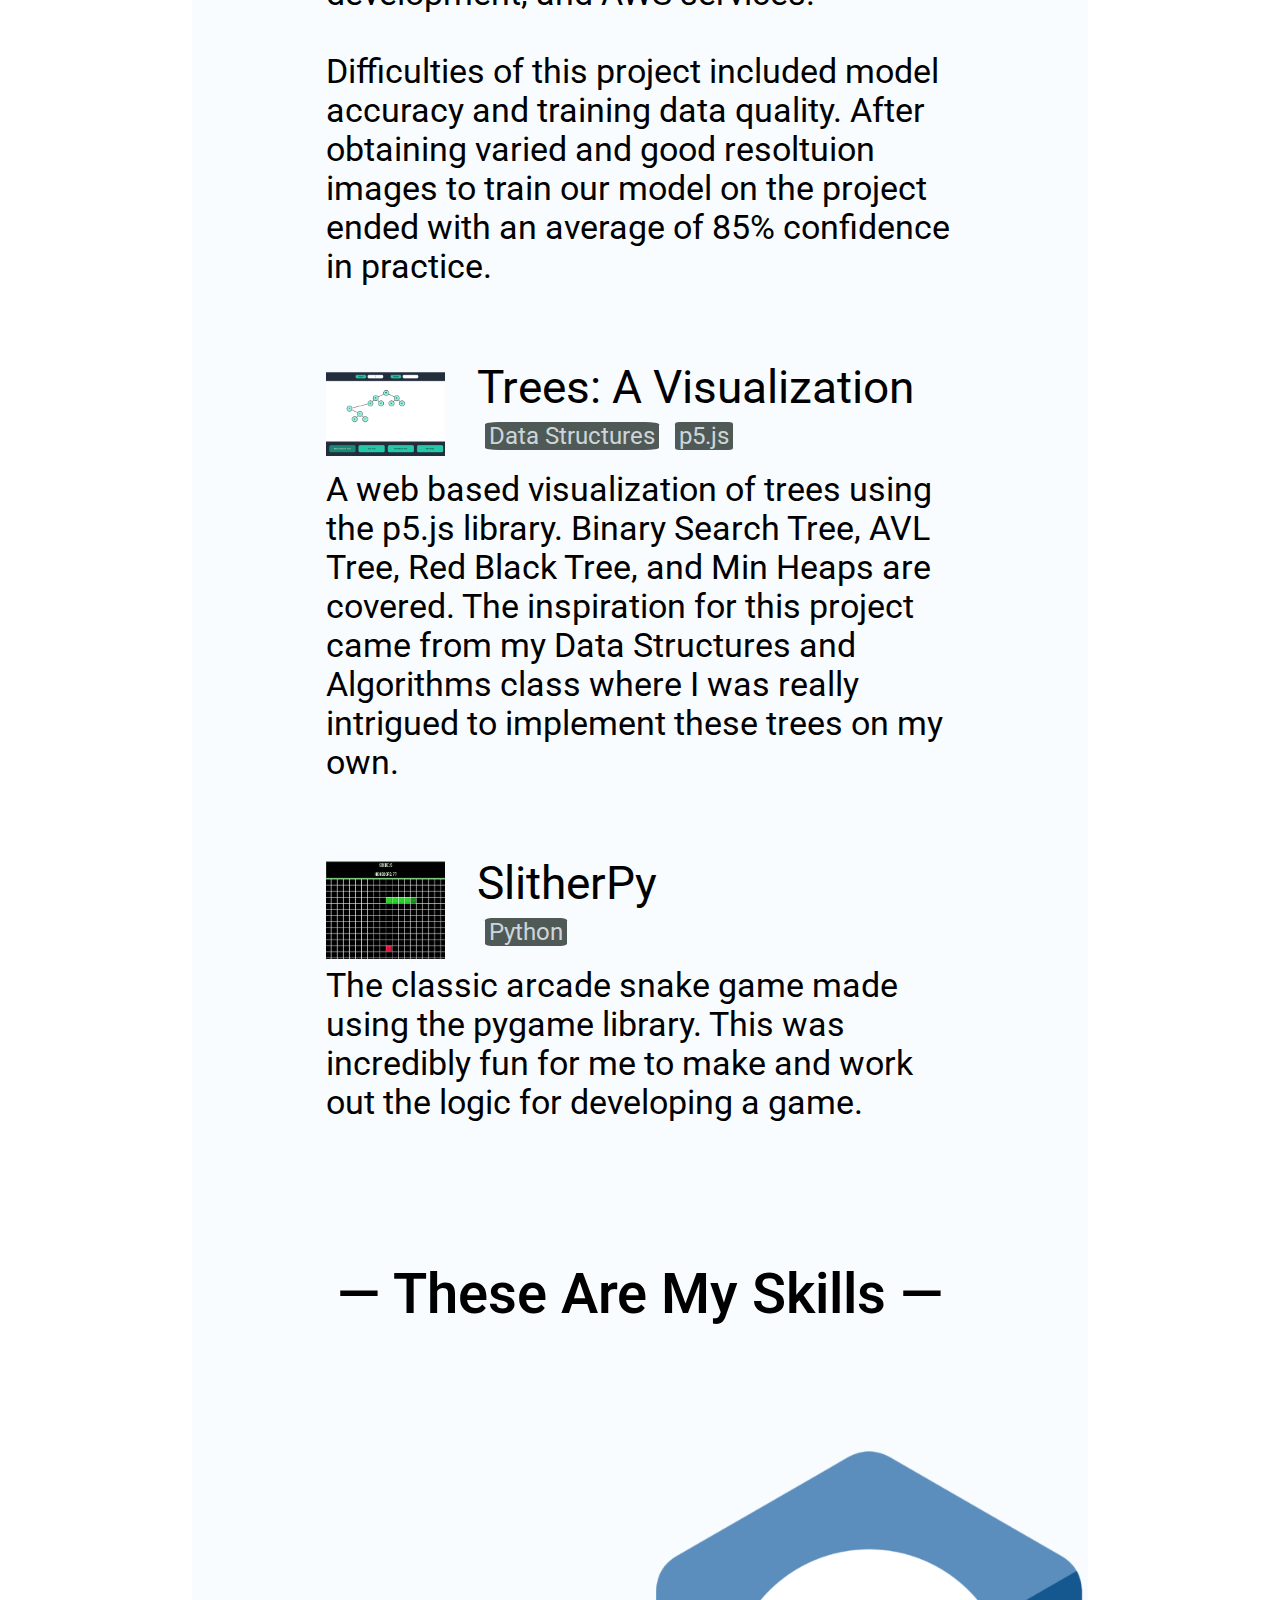
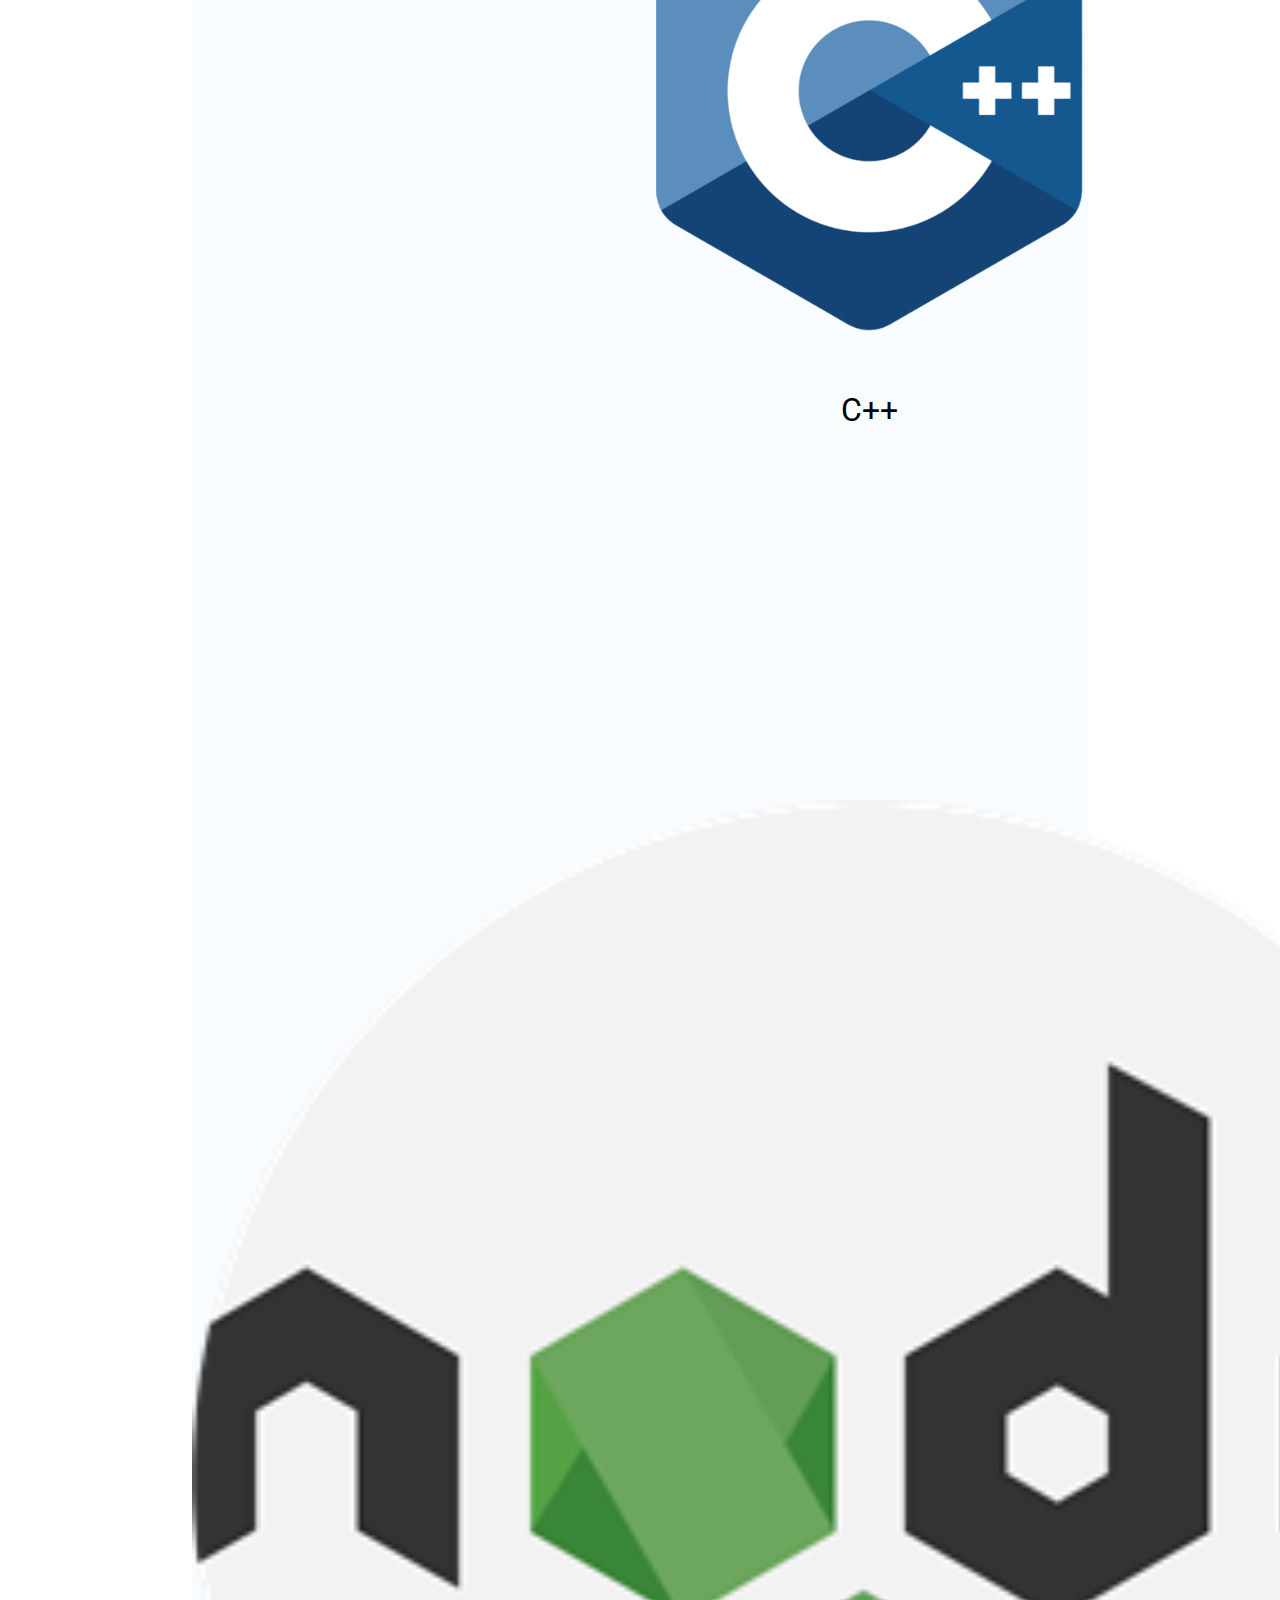
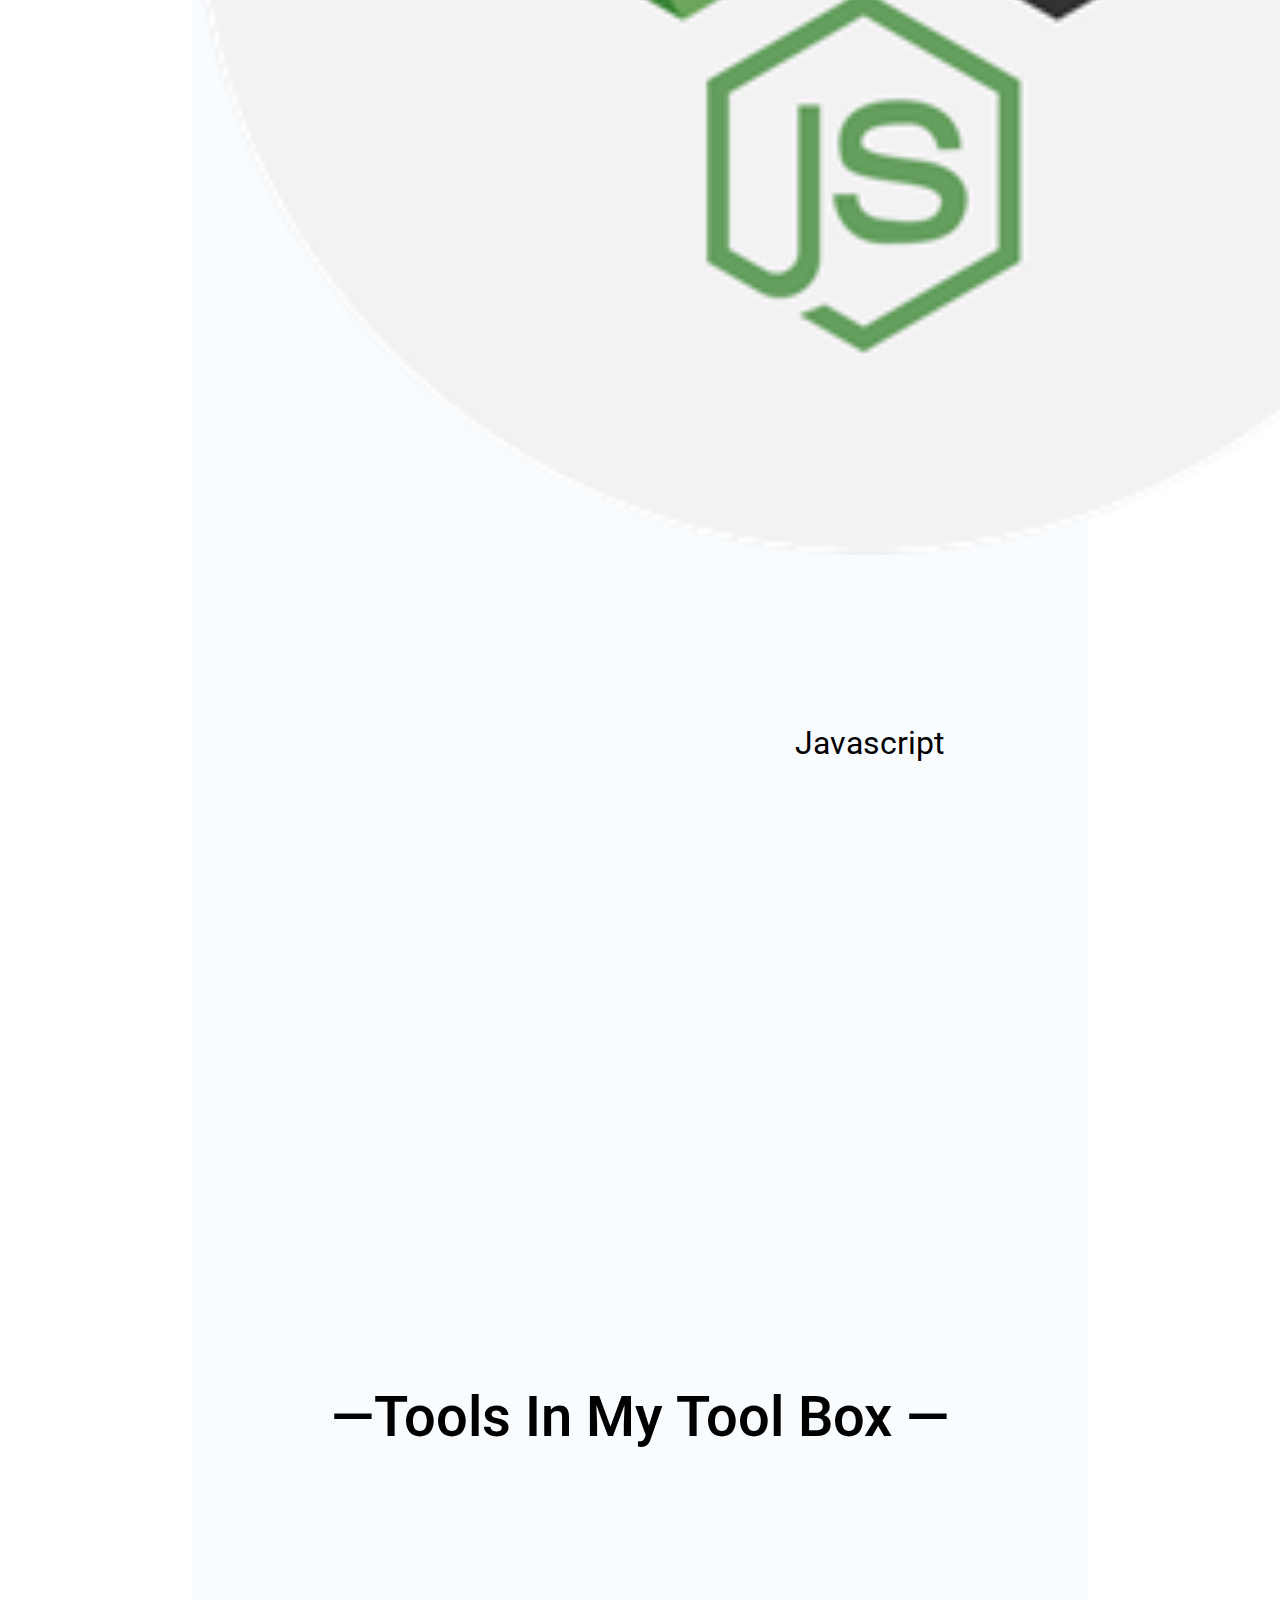
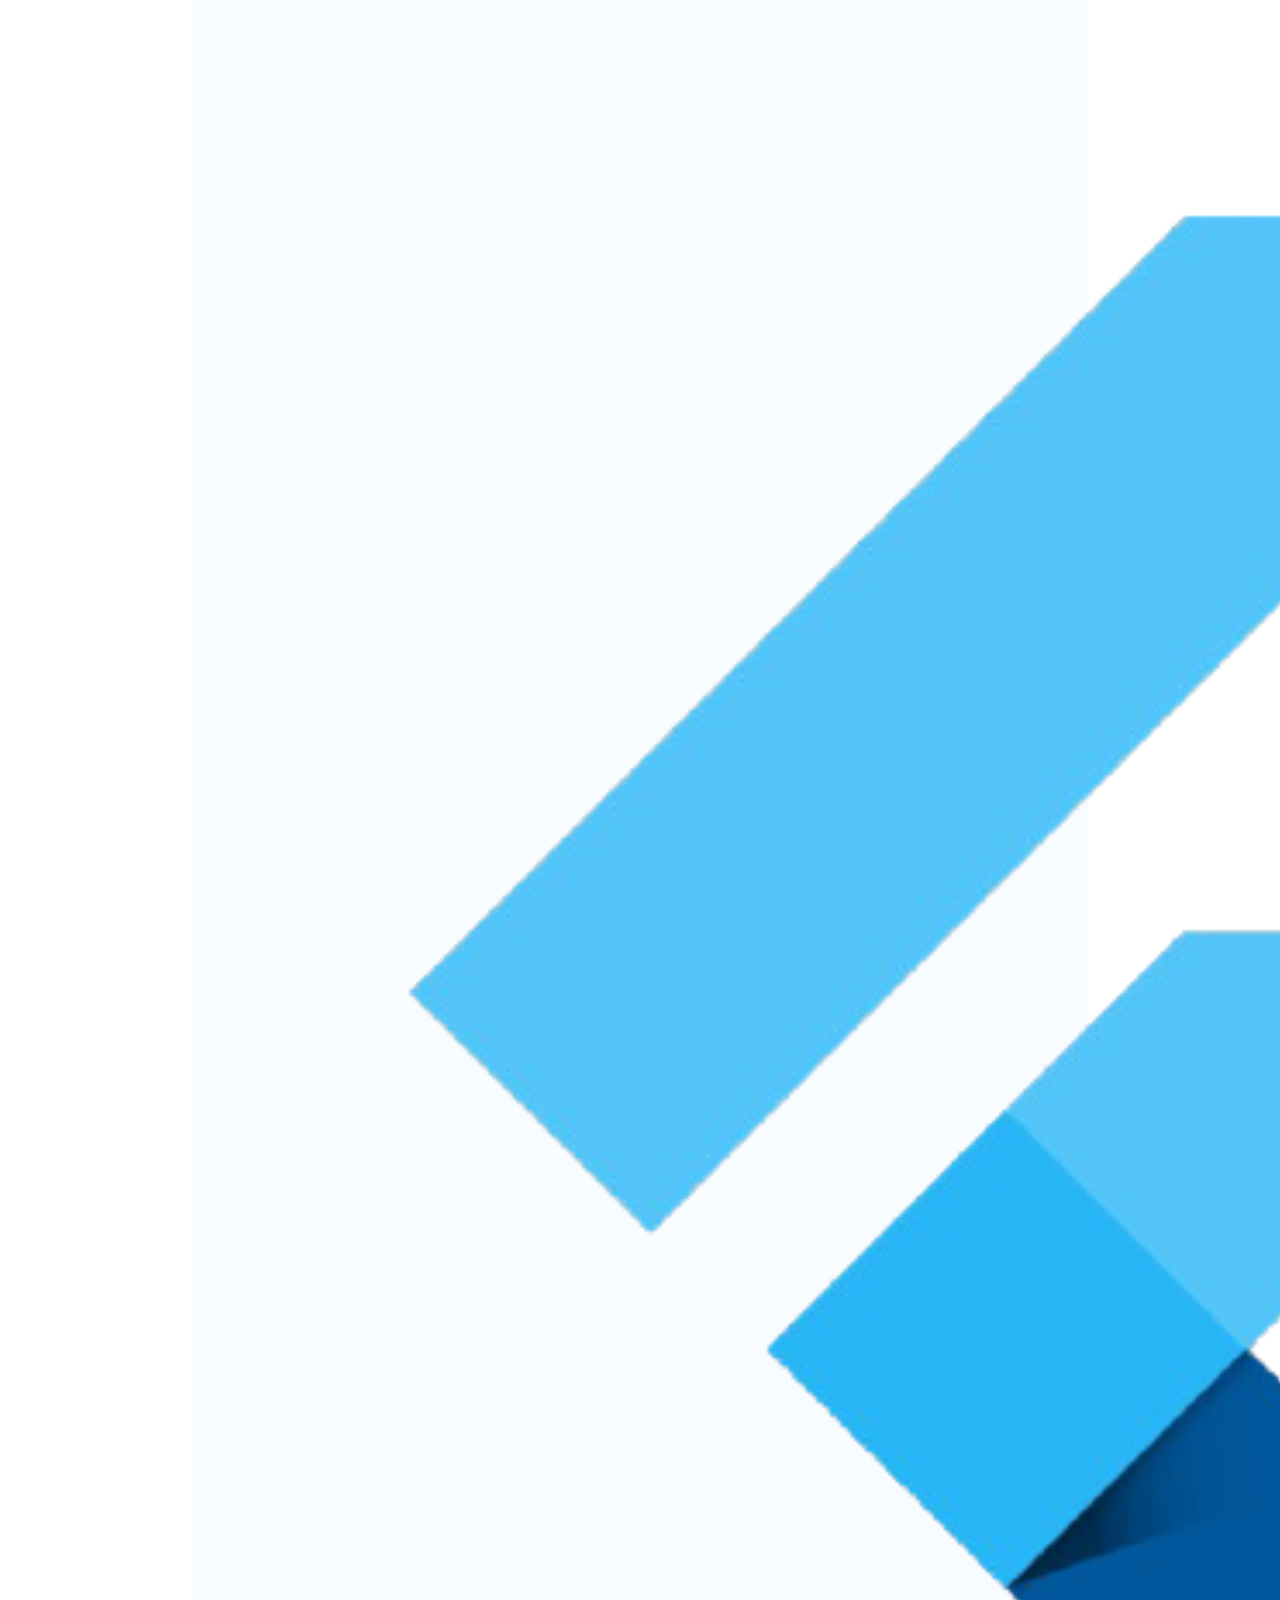
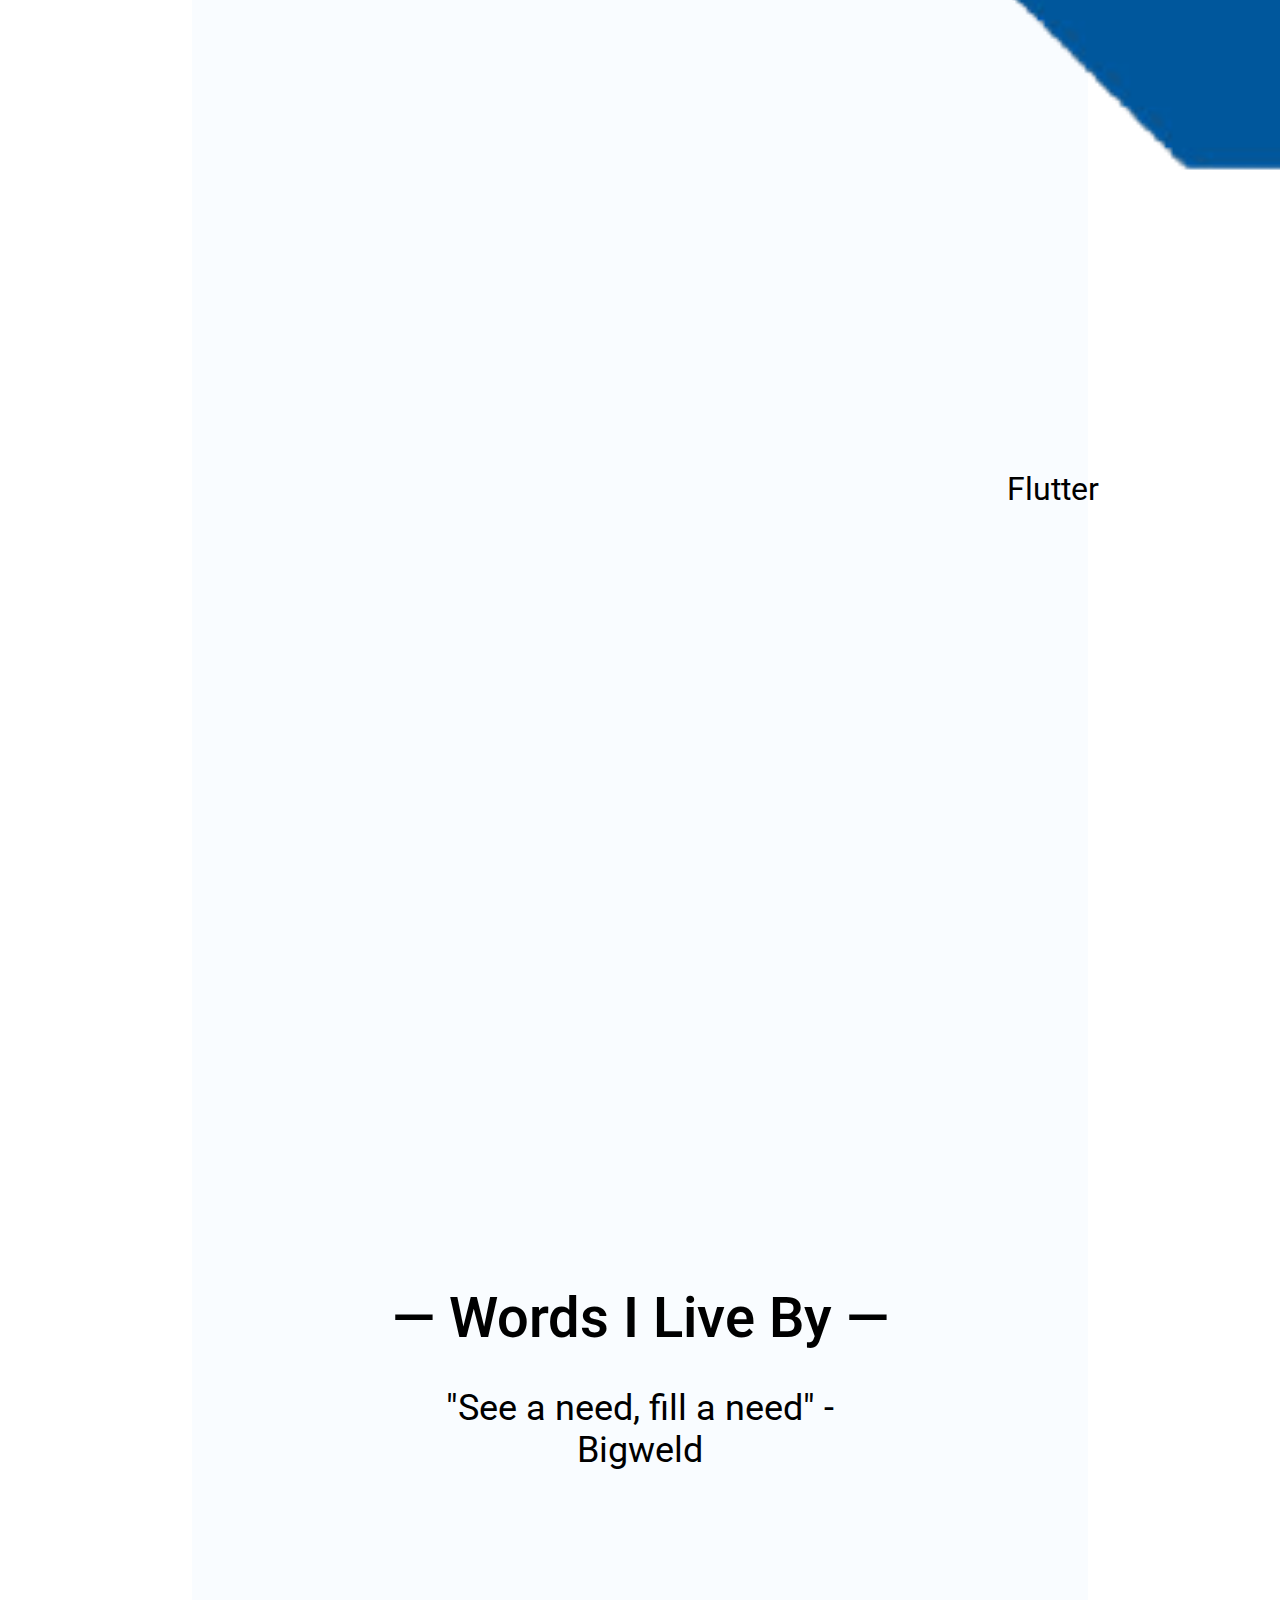
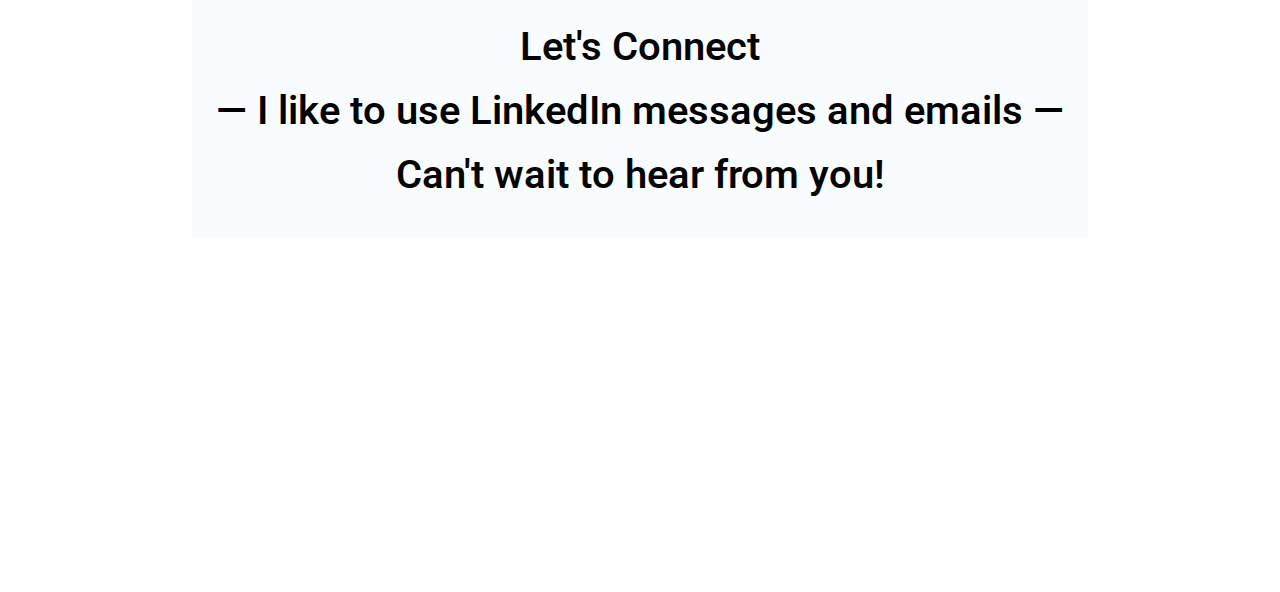
==== commit c4e35d2f: "made site responsive for tablets" ====
--- a/index.html
+++ b/index.html
@@ -38,7 +38,8 @@
                 </div>
               </div>
               <div class="p-wrapper">
-                <br> A mobile app that leverages machine learning and image recognition to translate ASL hand signs to plain text. Working as a full stack developer on this project I was able to expand on my knowledge of machine learning, mobile development, and AWS services. <br></br>
+                <p>
+                A mobile app that leverages machine learning and image recognition to translate ASL hand signs to plain text. Working as a full stack developer on this project I was able to expand on my knowledge of machine learning, mobile development, and AWS services. <br></br>
 
                 Difficulties of this project included model accuracy and training data
                 quality. After obtaining varied and good resoltuion images to train our
@@ -52,8 +53,8 @@
             <div class="project-grid"></div>
             <div class="title">
               <img src="./assets/trees.png" alt="Logo">
-              <div class="info-grid">
-                <a href="https://github.com/FrancisMasangcay/Trees-a-Visualization">Trees: A Visualization</a>
+              <div class="info-grid long">
+                <a href="https://francismasangcay.github.io/Trees-a-Visualization/">Trees: A Visualization</a>
                 <div class="tags">
                   <div class="tag">Data Structures</div>
                   <div class="tag">p5.js</div>
--- a/mainStyle.css
+++ b/mainStyle.css
@@ -12,7 +12,7 @@
 .banner{
   height: 100vh;
   /* max-width: 100%; */
-  background-image: url(./assets/profile-web.jpg);
+  background-image: url(./assets/profile-web2.jpg);
   background-attachment: fixed;
   background-size: cover;
   background-repeat: no-repeat;
@@ -26,7 +26,7 @@
     justify-content: space-between;
     text-align: center;
     position: absolute;
-    top: 45%;
+    top: 50%;
     width: 100%;
     color: white;
   }
@@ -35,11 +35,20 @@
     font-size: 7rem;
     text-align: center;
     font-weight: 800;
+    background-color: rgba(0, 0, 0, 0.37);
+    margin: 0 auto 0 auto;
+    border-radius: 25px;
+    width: 90%;
   }
   #banner-content i{
     flex:1;
     text-align: center;
     font-size: 5rem;
+    margin-bottom: 1rem;
+    margin: 0 auto 0 auto;
+    width: 40%;
+    border-radius: 25px;
+    background-color: rgba(0, 0, 0, 0.37);
   }
 
 /* Things I've Done */
@@ -67,7 +76,7 @@
   width: 70%;
 }
 #subsection .title img{
-  height: 100%;
+  max-height: 100%;
   width: 100%;
   justify-items: end;
   margin-top: auto;
--- a/tabletStyle.css
+++ b/tabletStyle.css
@@ -1,18 +1,23 @@
 /* for tablets */
-@media screen and (max-width: 991px){
+
+/* landscape */
+@media screen and (max-width: 1025px){
   /* Banner */
   .banner{
-    height: 30vh;
+    height: 100vh;
     background-position: 50% -300px;
   }
   #banner-content{
-    top: 12%;
+    top: 45%;
   }
   #banner-content div{
+    width: 70%;
     font-size: 3.5rem;
   }
   #banner-content i{
+    width: 20%;
     font-size: 2.5rem;
+    border-radius: 10px;
   }
       
   /* Things I've Done */
@@ -21,27 +26,22 @@
     font-size: 3rem; 
   }
   #subsection{
-    width: 95%;
-  }
-  #subsection img{
-    height: auto; 
-    width: 30%;
+    width: 80%;
   }
 
-  /* Tools in my Tool Box */
-  .row{
-    margin-top: .1rem;
-    margin-bottom: .1rem;
-    width: auto;
-  }
-  .list-element{
-    width: 95%;
-    margin-left: auto;
-    margin-right: auto;
-    padding: 0 .5rem 0 .5rem;
-    font-size: 1.5rem;
+  #subsection .title img{
+    max-height: 80%;
+    width: 20%;
+    justify-items: end;
+    margin-top: auto;
+    margin-bottom: auto;
+    object-fit: cover;
   }
 
+  /* words I live by */
+  #quotes{
+    padding-bottom: 0;
+  }
   /* Contact */
   #connect{
     line-height: 2.5rem;
@@ -67,4 +67,89 @@
     transform: scale(1);
     color: rgba(0, 191, 255, 0.932);
   }
+
+
+  /* generaled classes */
+  #opaque-bg{
+    background-color: rgba(240, 248, 255, 0.404);
+    width: 80%;
+    margin: 10vh auto 2vh auto;
+  }
+} 
+
+/* portrait */
+@media screen and (max-width: 791px){
+  /* Banner */
+  .banner{
+    height: 40vh;
+    background-position: 50% -300px;
+  }
+  #banner-content{
+    top: 18%;
+  }
+  #banner-content div{
+    font-size: 3.5rem;
+    width:auto;
+  }
+  #banner-content i{
+    font-size: 2.5rem;
+    width: 25%;
+  }
+      
+  /* Things I've Done */
+  .title{
+    display: flex;
+    font-size: 3rem; 
+  }
+  #subsection{
+    width: 95%;
+  }
+  #subsection .title img{
+    max-height: 80%;
+    width: 30%;
+  }
+
+  .grid-tools .card{
+    width: 100%;
+  }
+
+  .grid-tools img{
+    height: 50%;
+  }
+
+  /* tools */
+  .long{
+    grid-template-rows: 2fr 1fr;
+  }
+  /* Contact */
+  #connect{
+    line-height: 2.5rem;
+    font-size: 20px;
+    padding-top: 3rem;
+  }
+  #connect p{
+    text-align: center;
+    font-size: 2.25rem;
+  }
+  #connect span{
+    display: none;
+  }
+  .larger{
+    font-size: 3rem;
+    font-weight: 550;
+  }
+  .label{
+    font-weight: 550;
+    font-size: 2.5rem;
+    width: 90%;
+  }  
+  .icon:hover{  
+    transform: scale(1);
+    color: rgba(0, 191, 255, 0.932);
+  }
+
+  /* general */
+  #opaque-bg{
+    width: 85%;
+  }
 } 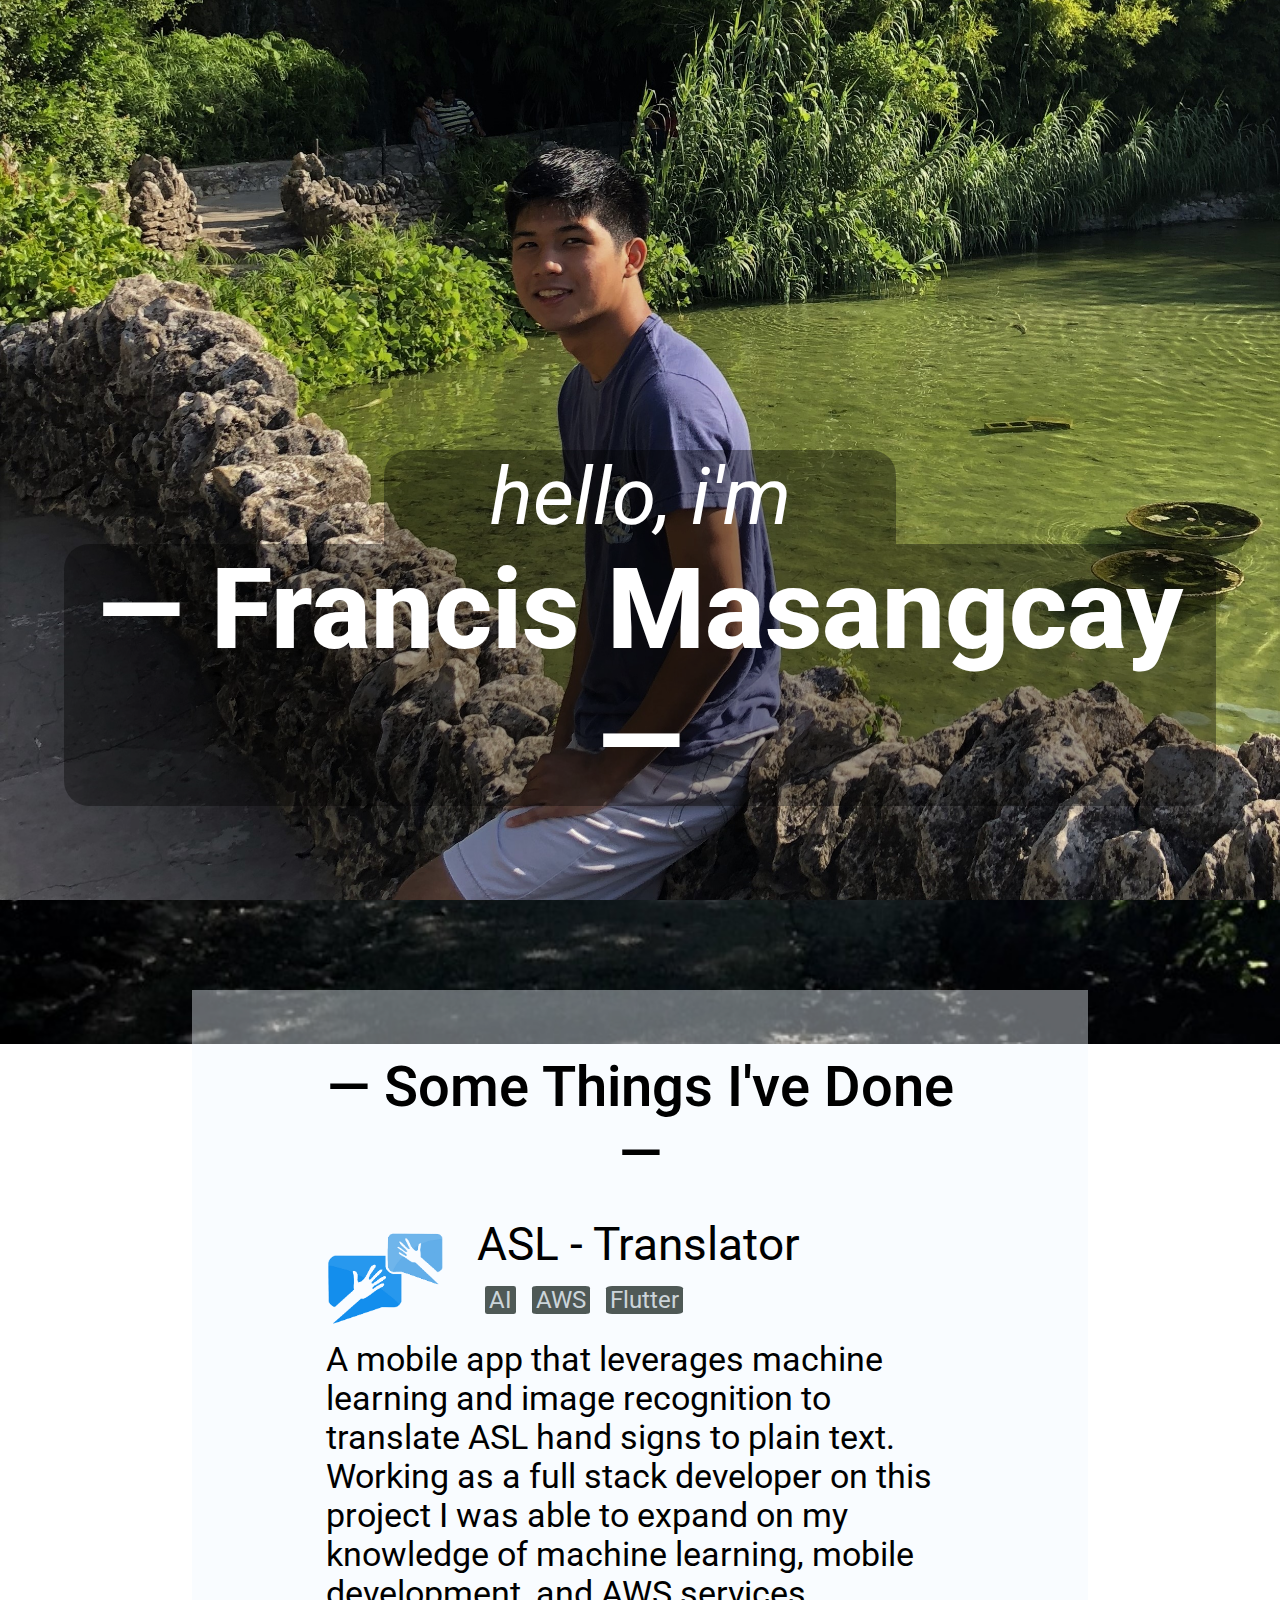
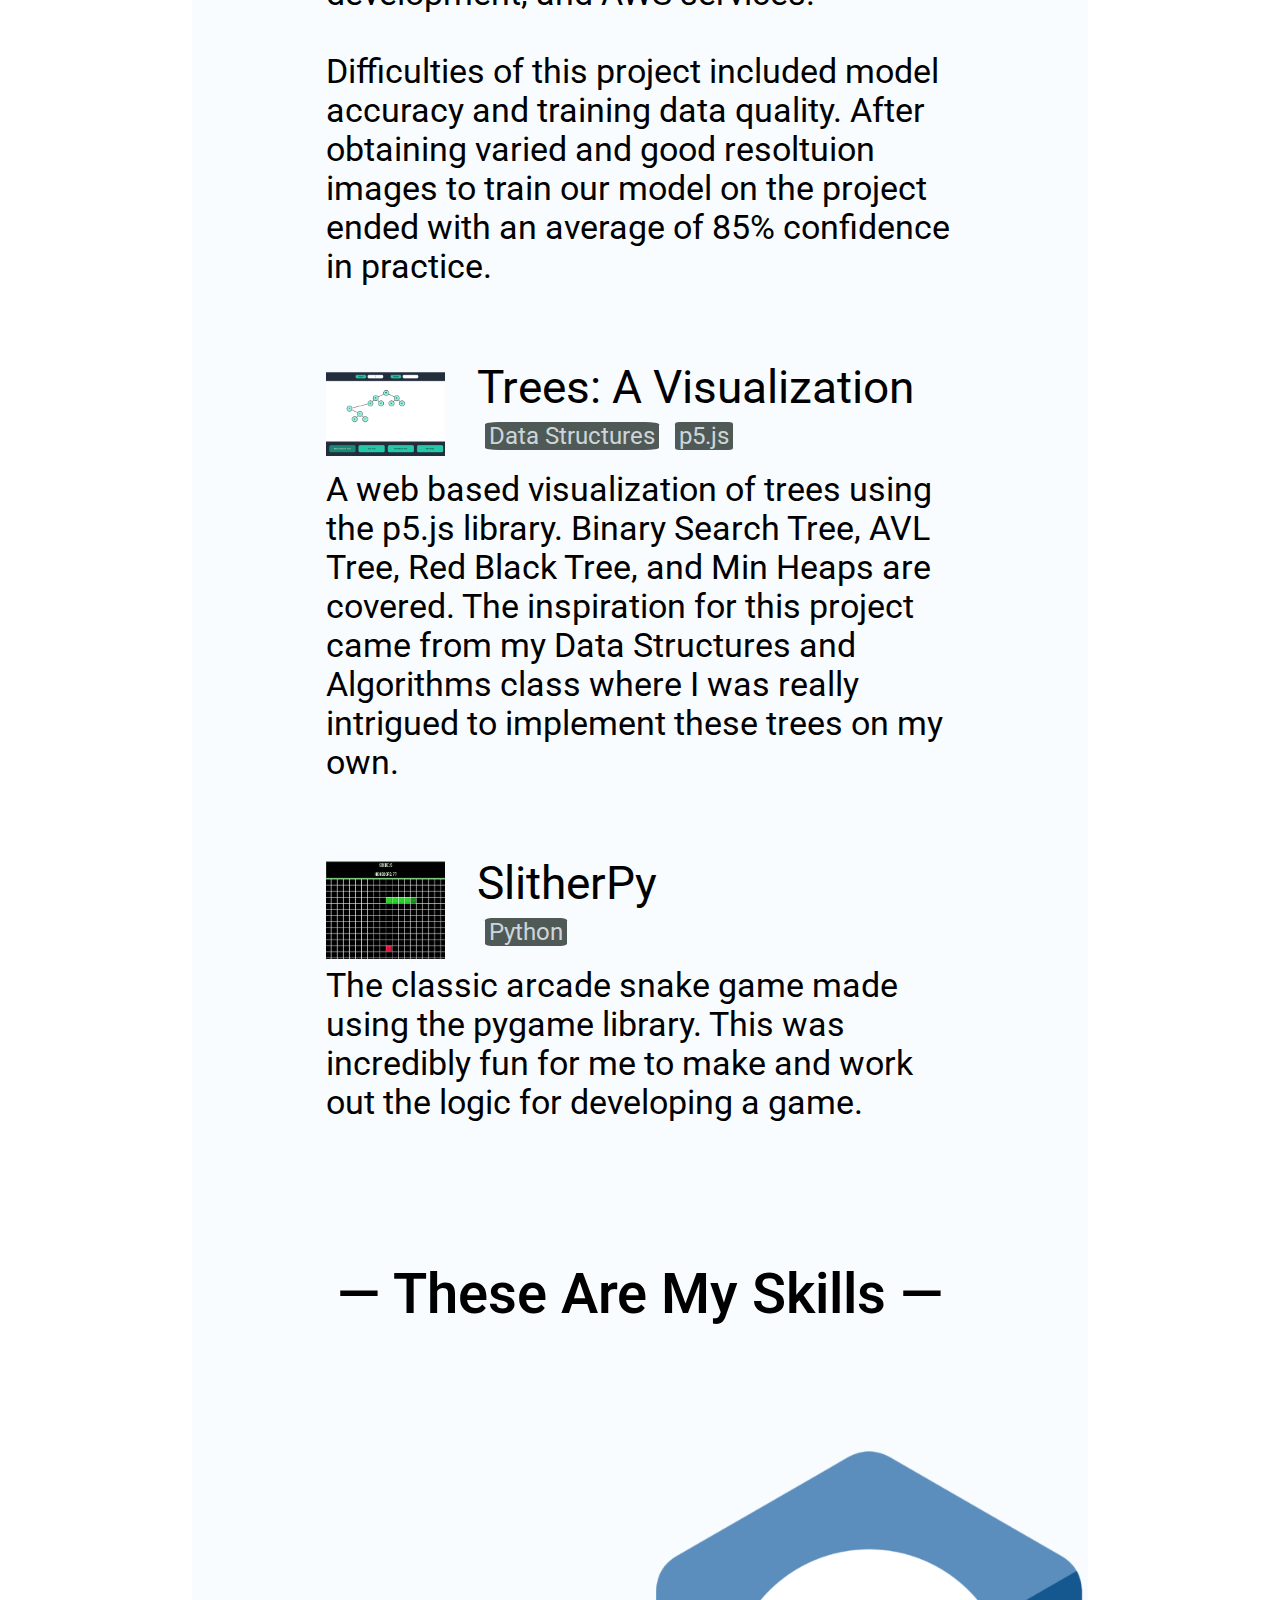
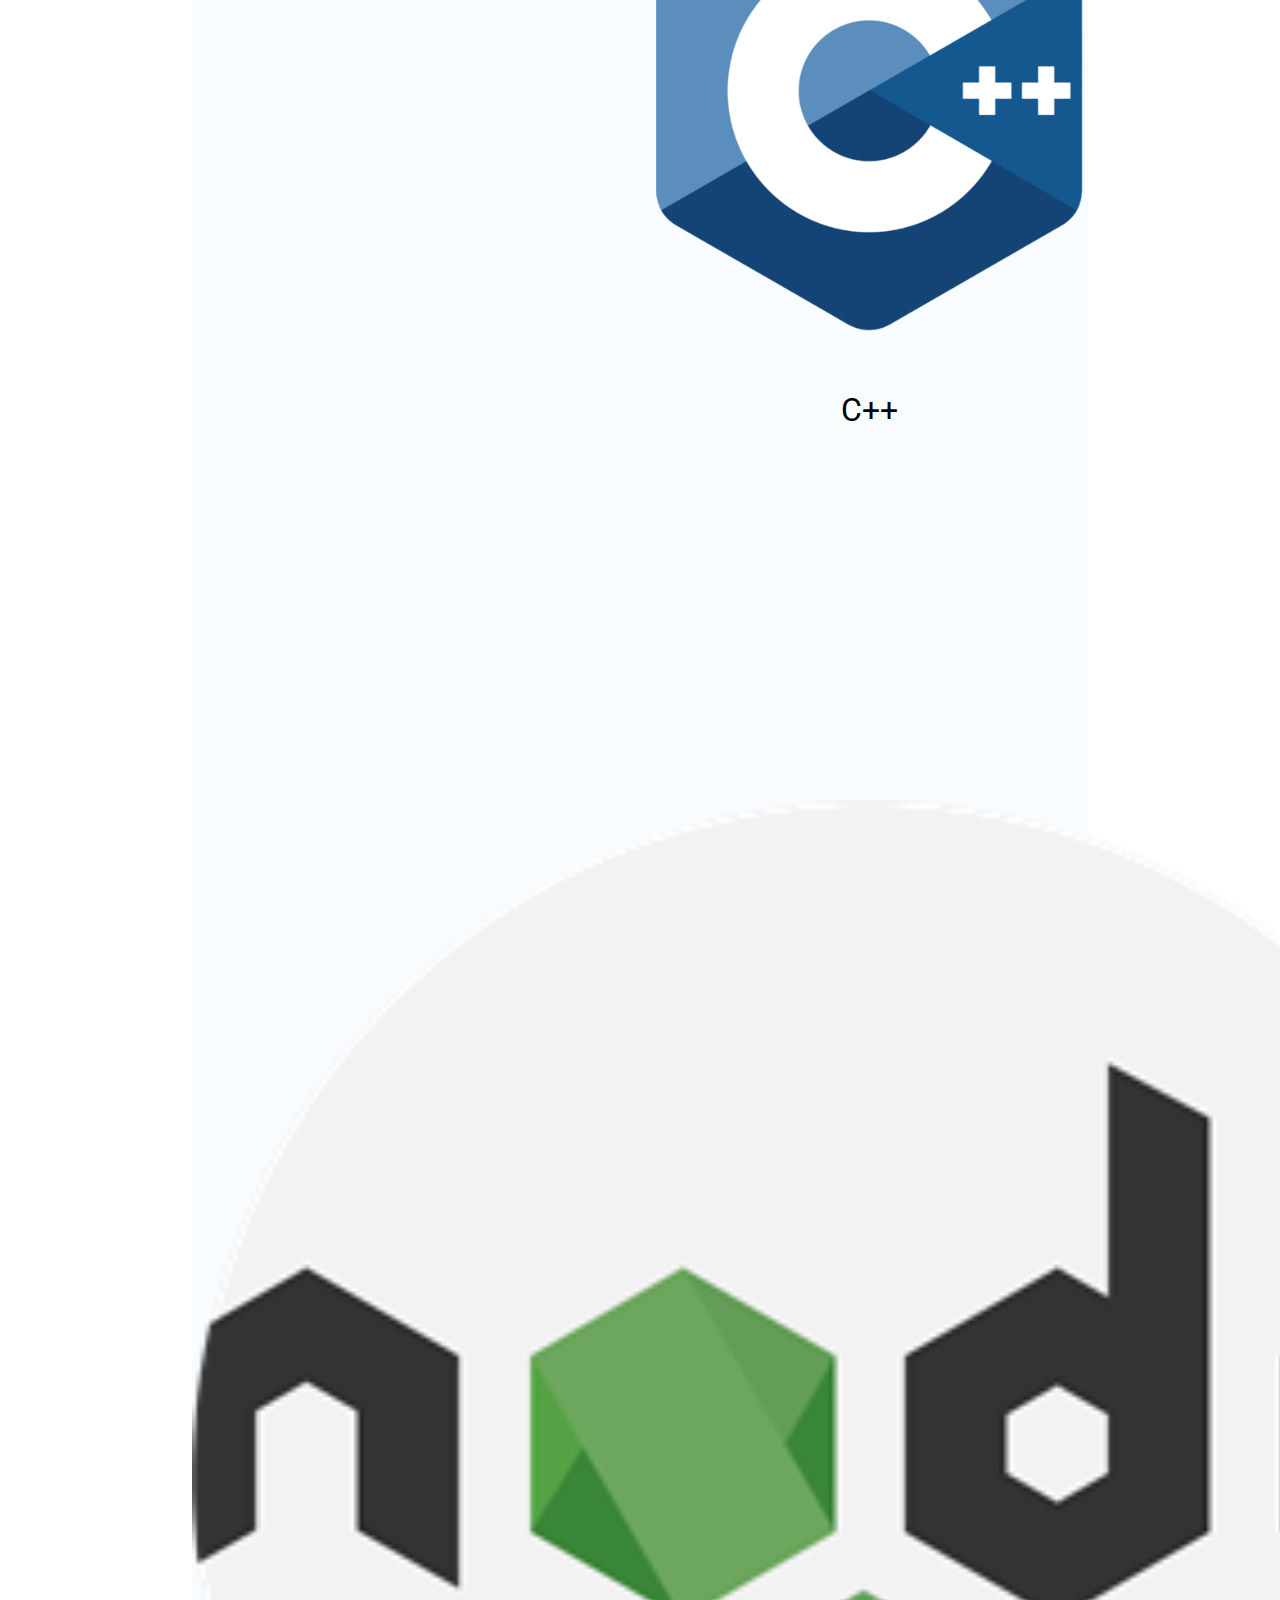
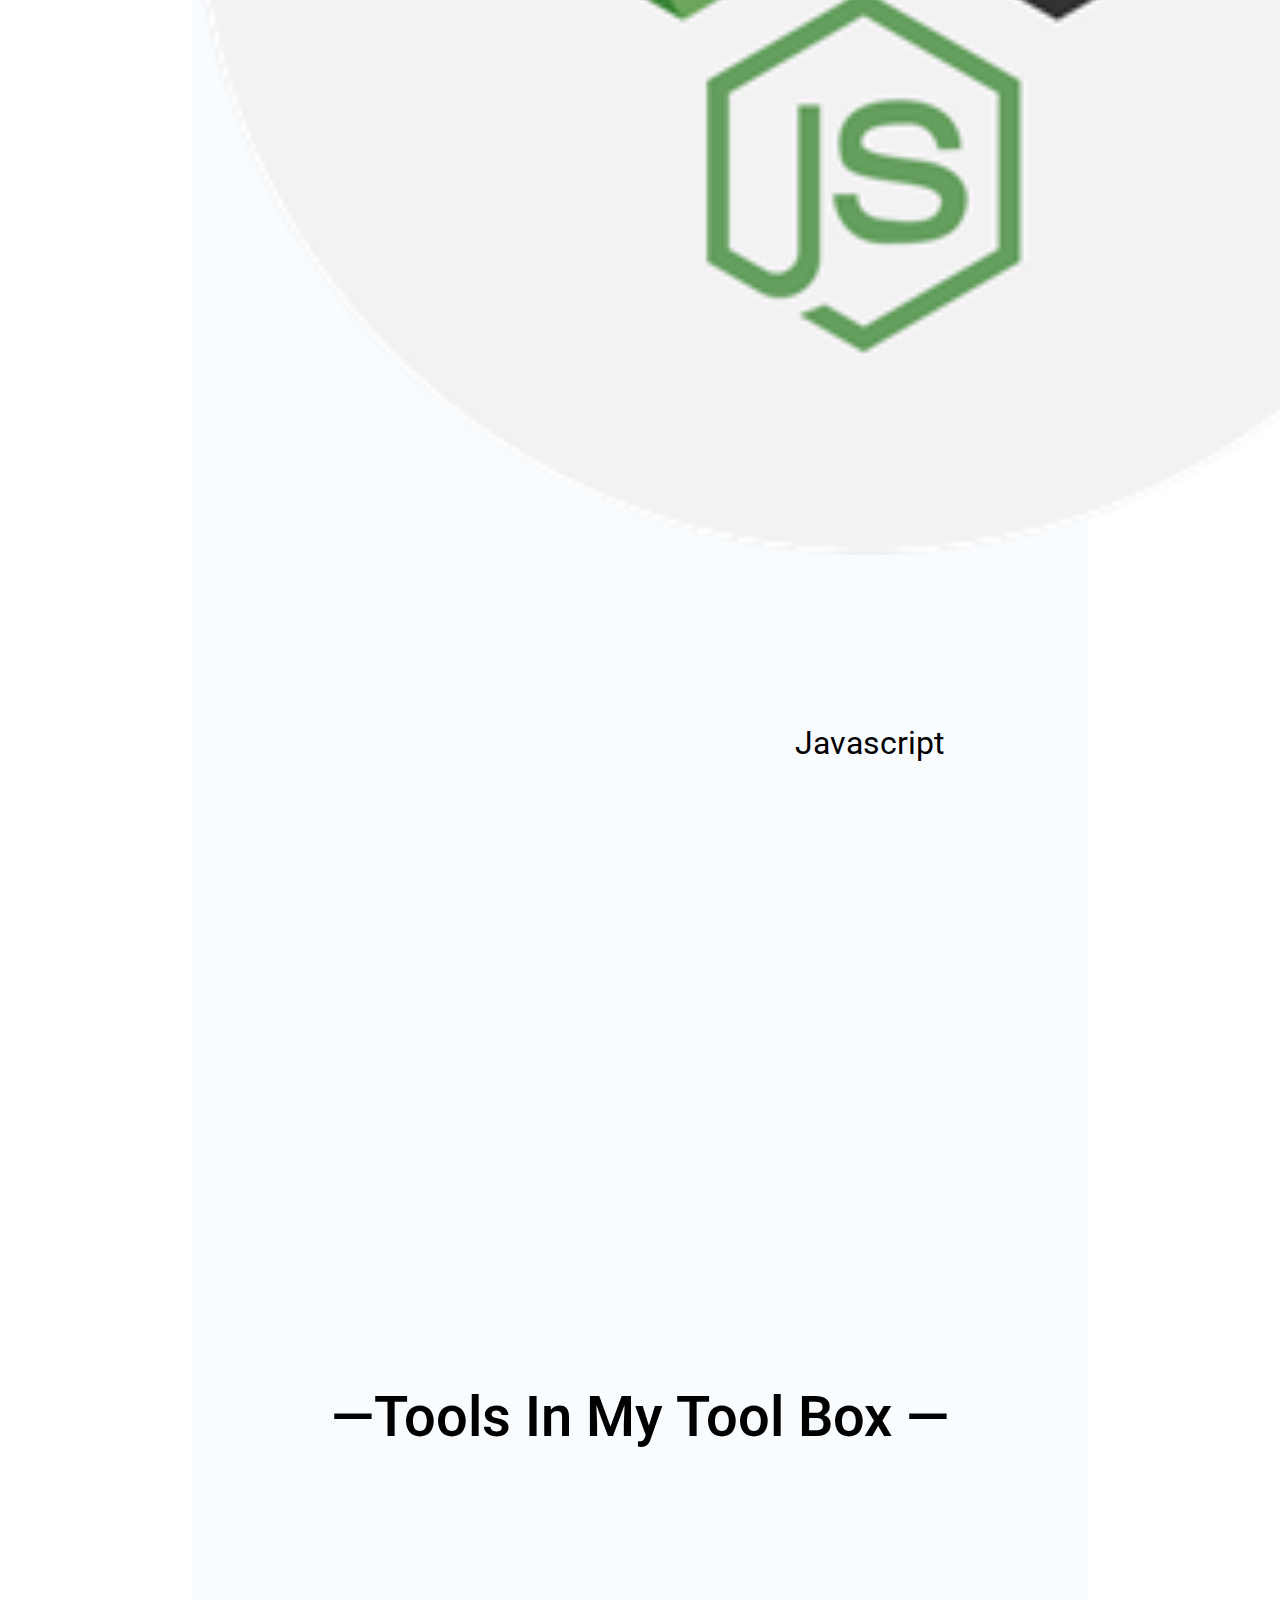
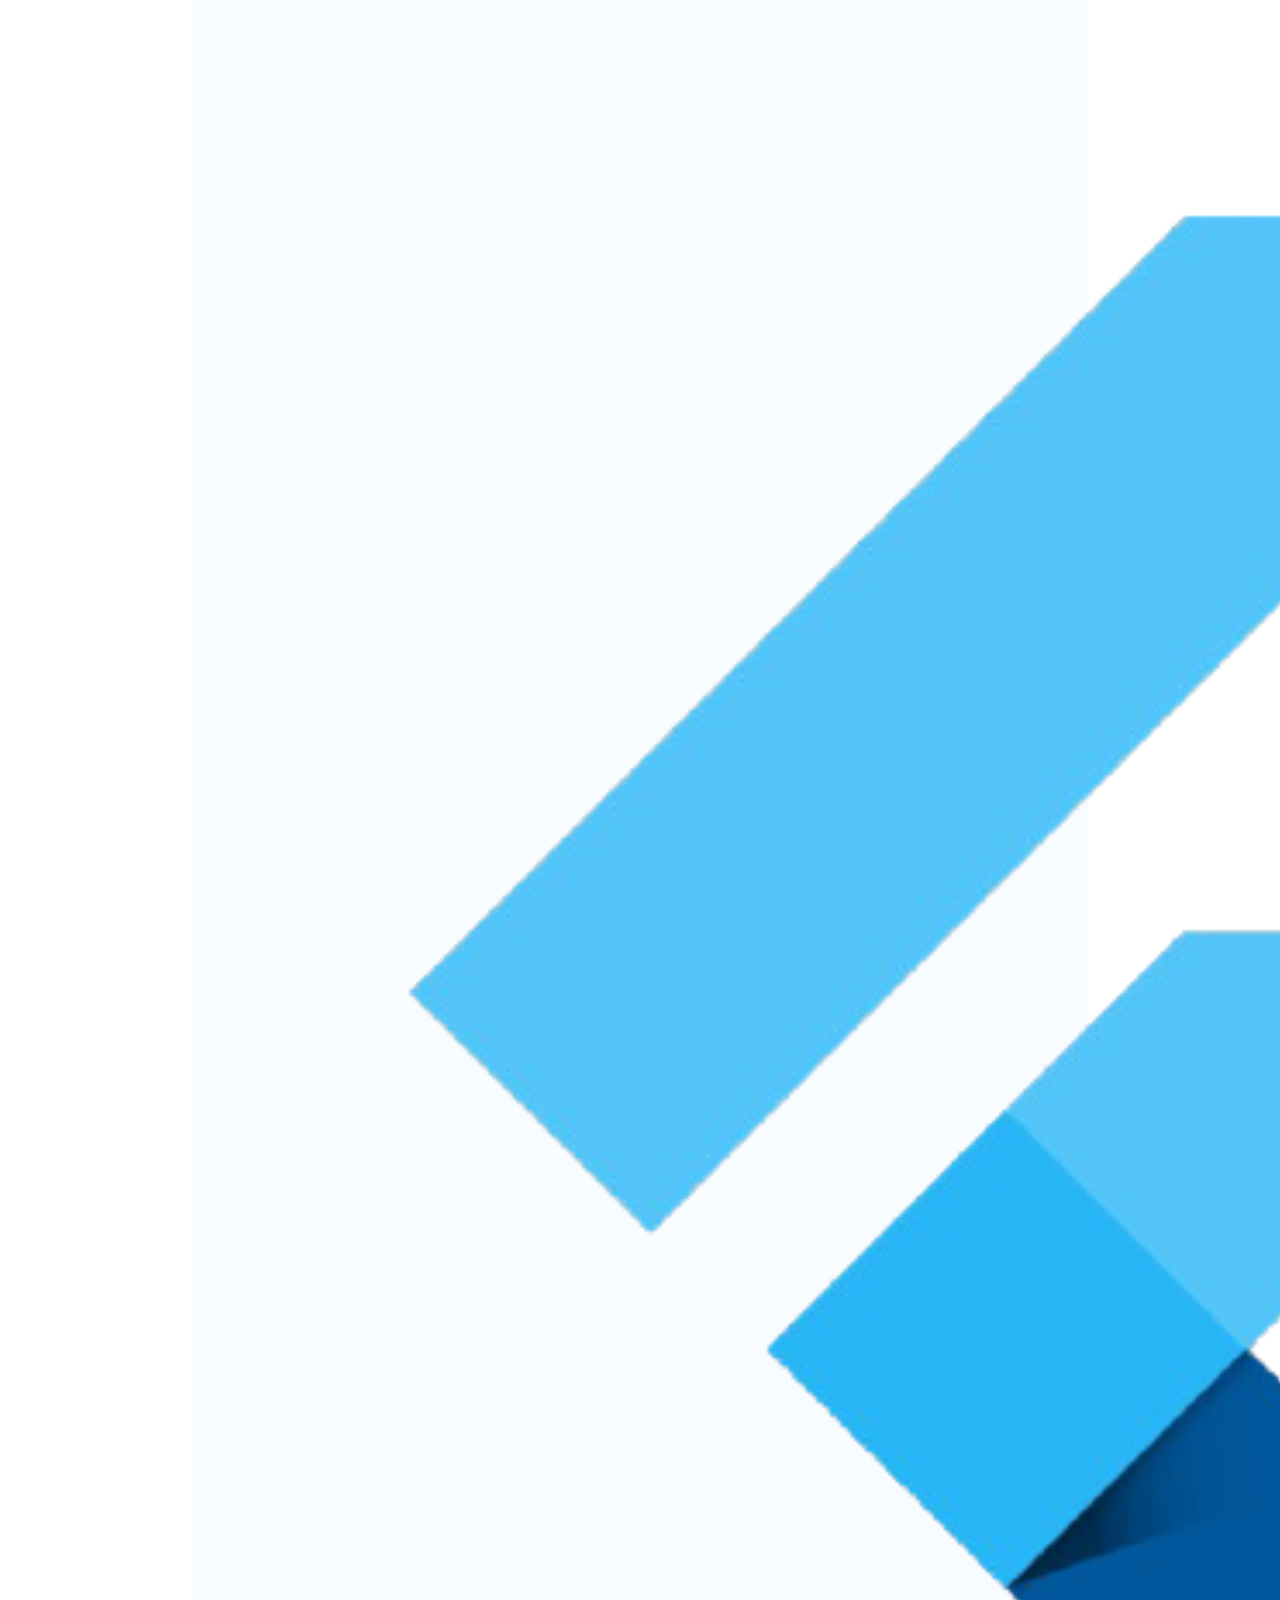
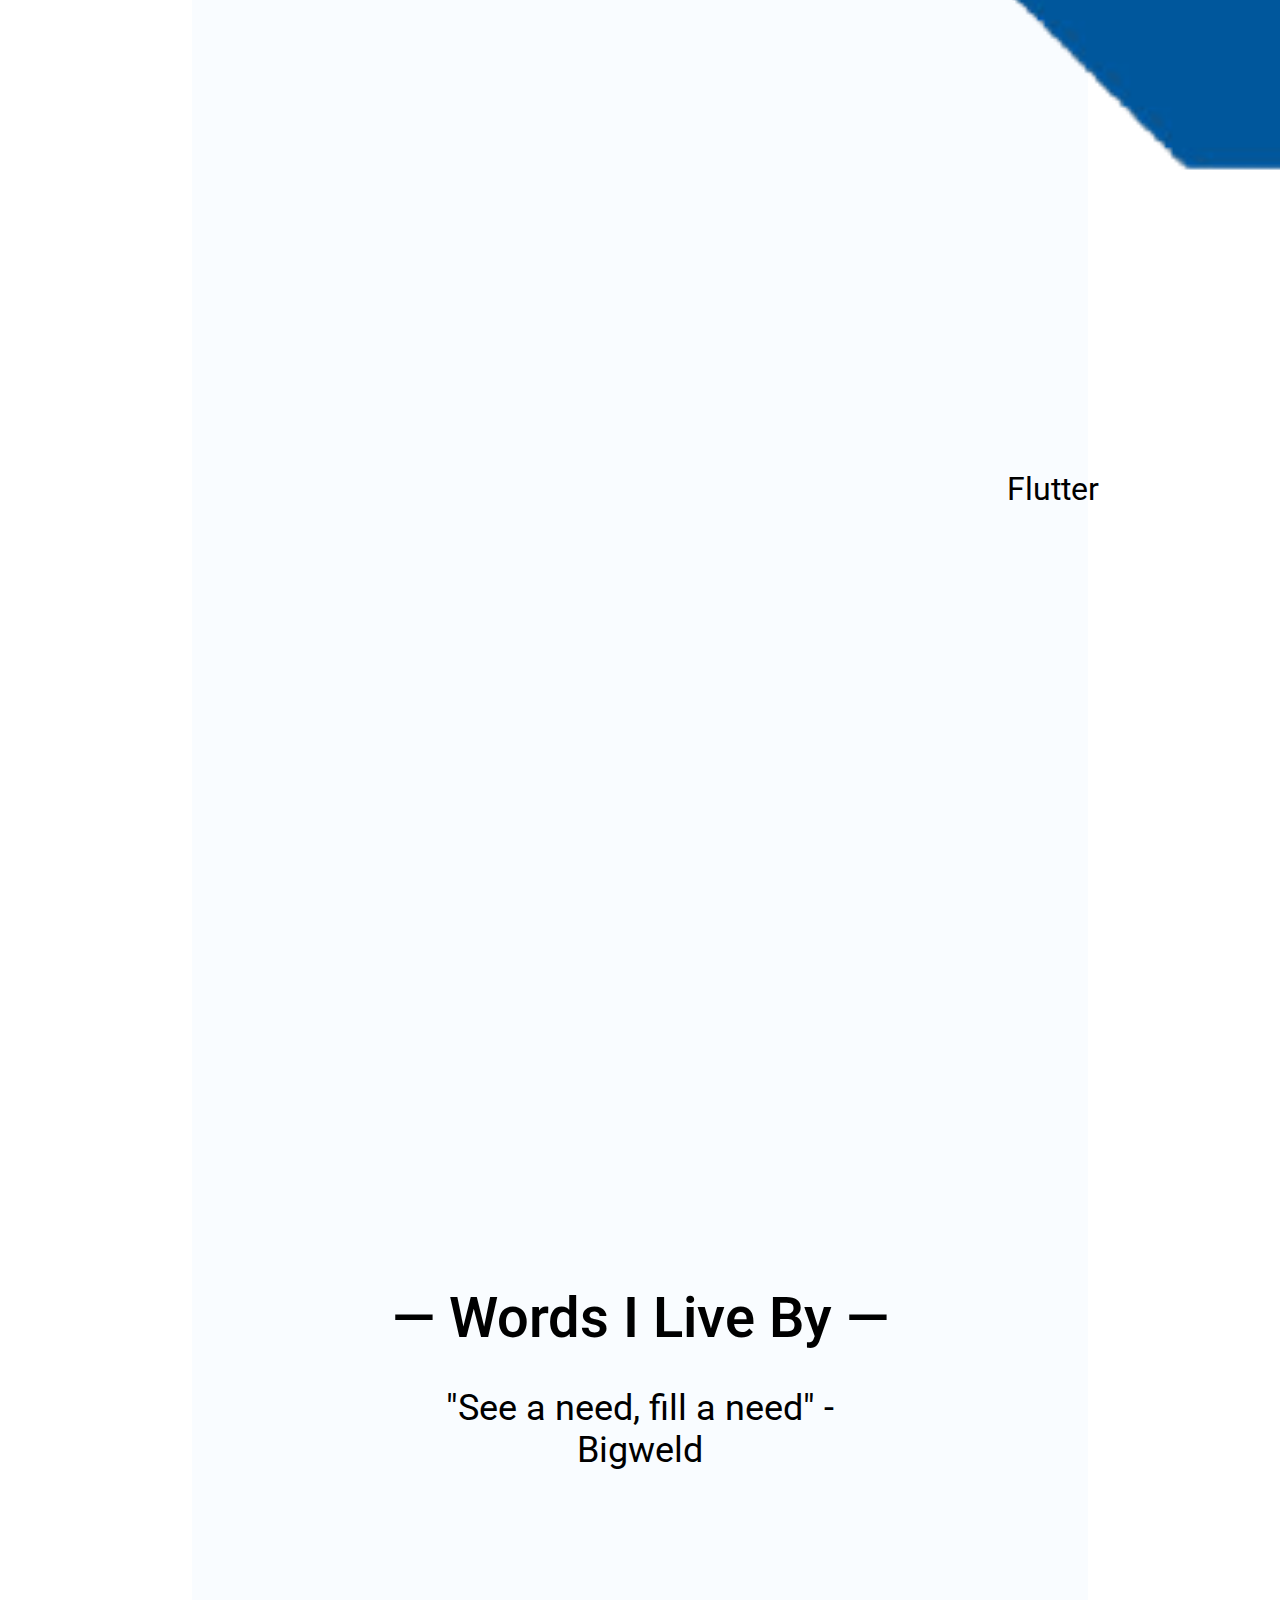
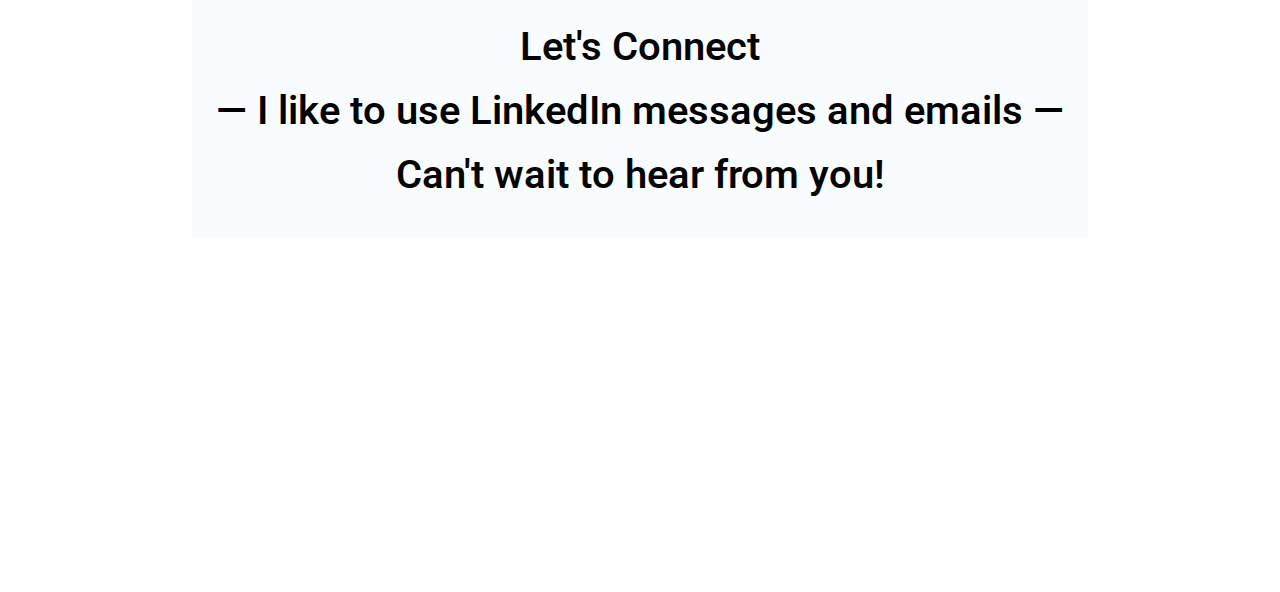
==== commit 42650e08: "added responsiveness for mobile devices" ====
--- a/index.html
+++ b/index.html
@@ -68,7 +68,7 @@
 
           <div id="subsection">
             <div class="project-grid">
-              <div class="title">
+              <div class="title short">
                 <img src="./assets/slitherPy.png" alt="Logo">
                 <div class="info-grid">
                   <a href="https://github.com/FrancisMasangcay/SlitherPy">SlitherPy</a>
--- a/mainStyle.css
+++ b/mainStyle.css
@@ -47,7 +47,7 @@
     margin-bottom: 1rem;
     margin: 0 auto 0 auto;
     width: 40%;
-    border-radius: 25px;
+    border-radius: 25px 25px 0 0;
     background-color: rgba(0, 0, 0, 0.37);
   }
 
--- a/tabletStyle.css
+++ b/tabletStyle.css
@@ -17,12 +17,11 @@
   #banner-content i{
     width: 20%;
     font-size: 2.5rem;
-    border-radius: 10px;
+    border-radius: 10px 10px 0 0;
   }
       
   /* Things I've Done */
   .title{
-    display: flex;
     font-size: 3rem; 
   }
   #subsection{
@@ -98,15 +97,15 @@
       
   /* Things I've Done */
   .title{
-    display: flex;
     font-size: 3rem; 
+    margin-bottom: 2rem;
   }
   #subsection{
     width: 95%;
   }
   #subsection .title img{
     max-height: 80%;
-    width: 30%;
+    width: 100%;
   }
 
   .grid-tools .card{
@@ -121,6 +120,7 @@
   .long{
     grid-template-rows: 2fr 1fr;
   }
+  
   /* Contact */
   #connect{
     line-height: 2.5rem;
--- a/mobileStyle.css
+++ b/mobileStyle.css
@@ -1,43 +1,66 @@
-  /* for mobile */
+/* for mobile */
+/* portriat */
   @media screen and (max-width: 479px){
     /* Banner */
     .banner{
-      height: 30vh;
+      height: 60vh;
       background-position: 50% -200px;
     }
     #banner-content{
-      top: 15%;
+      top: 35%;
       width: 100%;
     }
     #banner-content div{
       font-size: 1.75rem;
       text-align: center;
       font-weight: 800;
+      width: 90%;
     }
     #banner-content i{
       font-size: 1rem;
+      border-radius: 8px 8px 0 0;
     }
     /* Some Things I've Done */
     .title{
-      display: flex;
-      font-size: 2.75rem;
+      font-size: 1.2rem;
+      width: 80%;
+      margin: 0 auto 1rem auto;
+      grid-column-gap: .5rem;
+    }
+    .tag{
+      font-size: .75rem;
+      column-gap: 0;
+    }
+    .short{
+      width: 60%;
+      grid-template-columns: 1fr 2fr;
+      margin-right: auto;
+      margin-left: auto;
     }
     #subsection{
-      flex-direction: column;
-      align-items: center;
-      margin-bottom: .5rem;
-      margin-left: auto;
-      margin-right: auto;
+      margin-bottom: 0rem;
+      margin-left: auto;
+      margin-right: auto;
+      padding-bottom: 0;
       width: 85%;
-    }
-    #subsection img{
-      height: 6rem;
-      width: 10rem;
-      padding: 0.25rem 0rem;
     }
     .p-wrapper{
       align-items: center;
     }
+    .grid{
+      row-gap: 1rem;
+      padding-top: 1rem;
+    }
+    .grid-tools{
+      padding-top: .25rem;
+    }
+    .card img{
+      height: 40%;
+    }
+    .text{
+      font-size: 1.15rem;
+    }
+    
     #subsection p{
       margin-bottom: 0.5%;
       margin-top: 5%;
@@ -47,54 +70,167 @@
       font-size: 1rem;
     }
   
+    /* Words I live By */
+    #quotes{
+      padding-bottom: 0rem;
+    }
+    #quotes p{
+      width: 90%;
+      margin: 1.25rem auto 2rem auto;
+      font-size: 1rem;
+    }
+      
+    /* Contact */
+    #connect{
+      line-height: 1rem;
+      font-weight: 550;
+      font-size: 1rem;
+      color: black;
+      margin-top: 0rem;
+      padding-top: 0;
+    }
+    #connect p{
+      text-align: center;
+      font-size: 1rem;
+      margin-bottom: .5rem;
+    }
+    .larger{
+      font-size: 1rem;
+    }
+    .larger span{
+      display: none;
+    }
+    #logos{
+      height: 30%;
+      margin-bottom: 3vh;
+    }
+    #logos a{
+      font-size: 10px;
+    }
+    .icon{
+      margin: 0.75rem;
+    }
+    .icon:hover{
+      transform: scale(1);
+      color: black;
+    }
+    
     /* generalized classes */
     .section{
       min-height: 10%;
       width:100%;
-    }
-    .flex-column{
-      flex-direction: column;
+      padding-bottom: 0;
     }
     .label{
       text-align: center;
       font-size: 1.25rem;
-      margin-top: 1.5rem;
-      margin-bottom: 1rem;
-      font-weight: 550;
-    }
+      margin-bottom: 0rem;
+      margin-top: 0;
+      font-weight: 550;
+      padding: 2rem 0 0 0;
+      margin-bottom: 0;
+    }
+    #opaque-bg{
+      margin-top: 5vh;
+    }
+  }
+
+
+/* landscape */
+  @media screen and (max-width: 680px){
+    /* Banner */
+    .banner{
+      height: 75vh;
+      background-position: 50% -200px;
+    }
+    #banner-content{
+      top: 45%;
+      width: 100%;
+    }
+    #banner-content div{
+      font-size: 1.75rem;
+      text-align: center;
+      font-weight: 800;
+      width: 90%;
+    }
+    #banner-content i{
+      font-size: 1rem;
+      border-radius: 5px 5px 0 0;
+    }
+    /* Some Things I've Done */
+    .title{
+      font-size: 1.2rem;
+      width: 50%;
+      margin: 0 auto 1rem auto;
+      grid-column-gap: 0rem;
+      grid-template-columns: 1fr 2fr;
+    }
+    #subsection .title img{
+      width: 85%;
+    }
+    .tag{
+      font-size: .75rem;
+      column-gap: 0;
+    }
+    .short{
+      width: 30%;
+      grid-template-columns: 1fr 2fr;
+      margin-right: auto;
+      margin-left: auto;
+    }
+    #subsection{
+      margin-bottom: 0rem;
+      margin-left: auto;
+      margin-right: auto;
+      padding-bottom: 0;
+      width: 85%;
+    }
+    .p-wrapper{
+      align-items: center;
+    }
+    .grid{
+      row-gap: 1rem;
+      padding-top: 1rem;
+    }
+    .grid-tools{
+      padding-top: .25rem;
+    }
+    .card img{
+      height: 40%;
+    }
+    .text{
+      font-size: 1.15rem;
+    }
+    
+    #subsection p{
+      margin-bottom: 0.5%;
+      margin-top: 0;
+      padding-left: 0rem;
+      width: 80%;
+      height: auto;
+      font-size: 1rem;
+    }
+  
     /* Words I live By */
-    #quotes{
-      padding-bottom: 1rem;
-    }
     #quotes p{
       width: 90%;
       margin: 1.25rem auto 2rem auto;
-      font-size: .75rem;
-    }
-  
-      /* Tools in my Tool Box */
-    .row{
-      margin-top: .1rem;
-      margin-bottom: .1rem;
-    }
-    .list-element{
-      width: 95%;
-      margin-left: auto;
-      margin-right: auto;
-      font-size: 1rem;
-    }
-  
+      font-size: 1.3rem;
+    }
+      
     /* Contact */
     #connect{
       line-height: 1rem;
       font-weight: 550;
       font-size: 1rem;
-      color: rgb(70, 78, 87);
-      margin-top: 1.5rem;
+      color: black;
+      margin-top: 0rem;
+      padding-top: 0;
     }
     #connect p{
       text-align: center;
       font-size: 1rem;
+      margin-bottom: .5rem;
     }
     .larger{
       font-size: 1rem;
@@ -116,4 +252,23 @@
       transform: scale(1);
       color: black;
     }
+    
+    /* generalized classes */
+    .section{
+      min-height: 10%;
+      width:100%;
+      padding-bottom: 0;
+    }
+    .label{
+      text-align: center;
+      font-size: 1.25rem;
+      margin-bottom: 0rem;
+      margin-top: 0;
+      font-weight: 550;
+      padding: 2rem 0 0 0;
+      margin-bottom: 0;
+    }
+    #opaque-bg{
+      margin-top: 5vh;
+    }
   }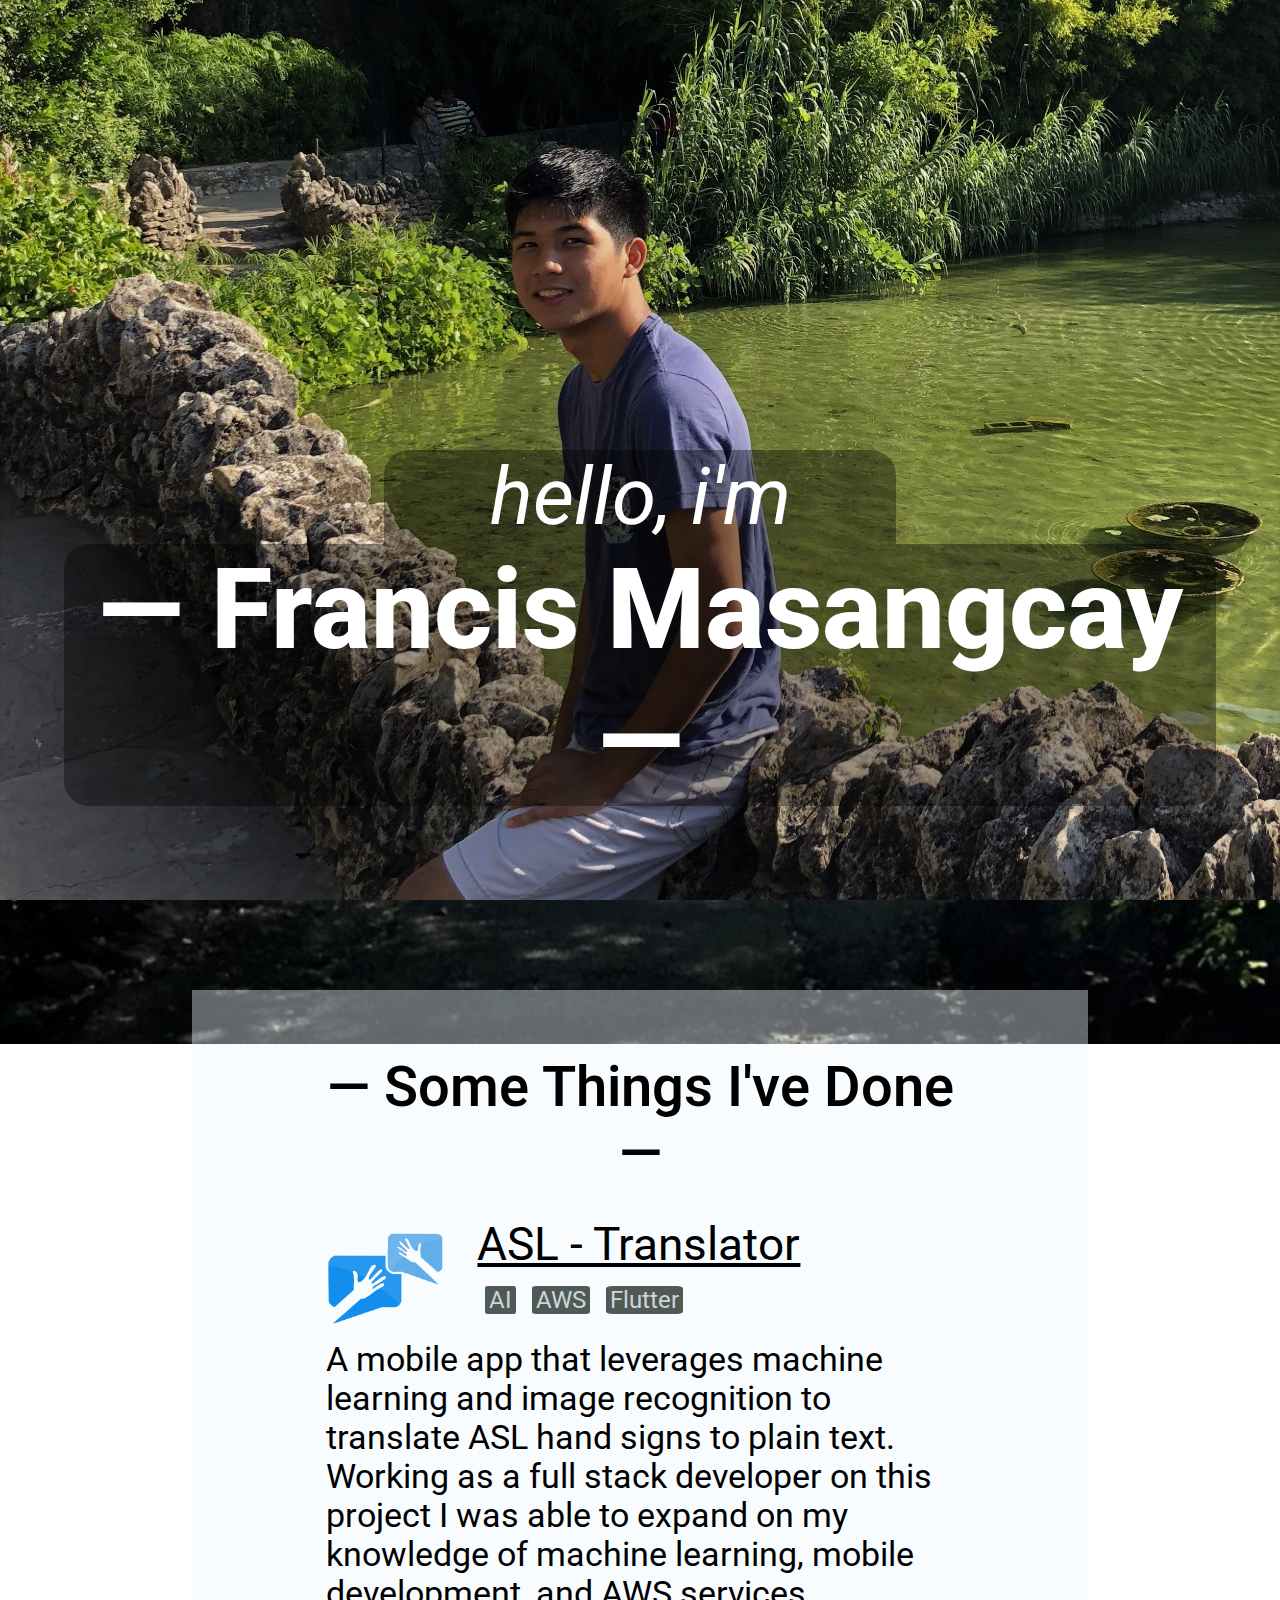
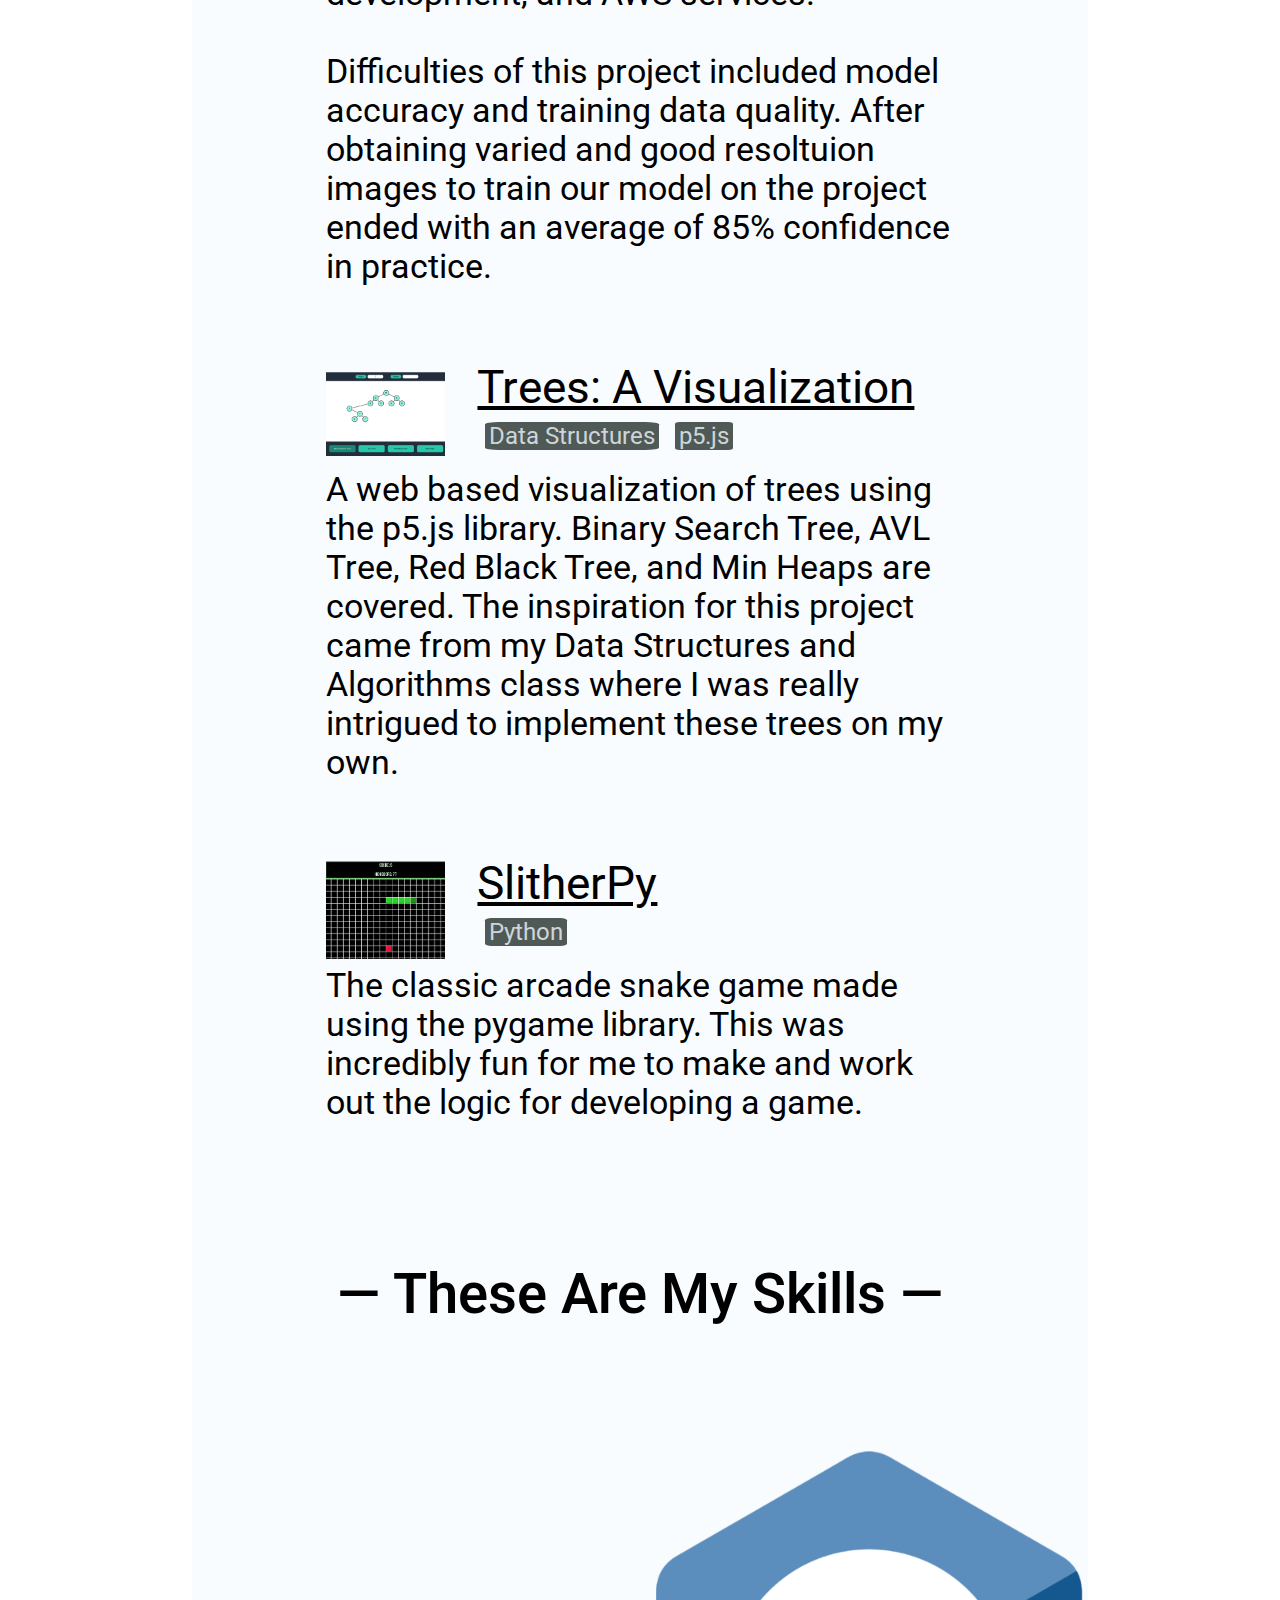
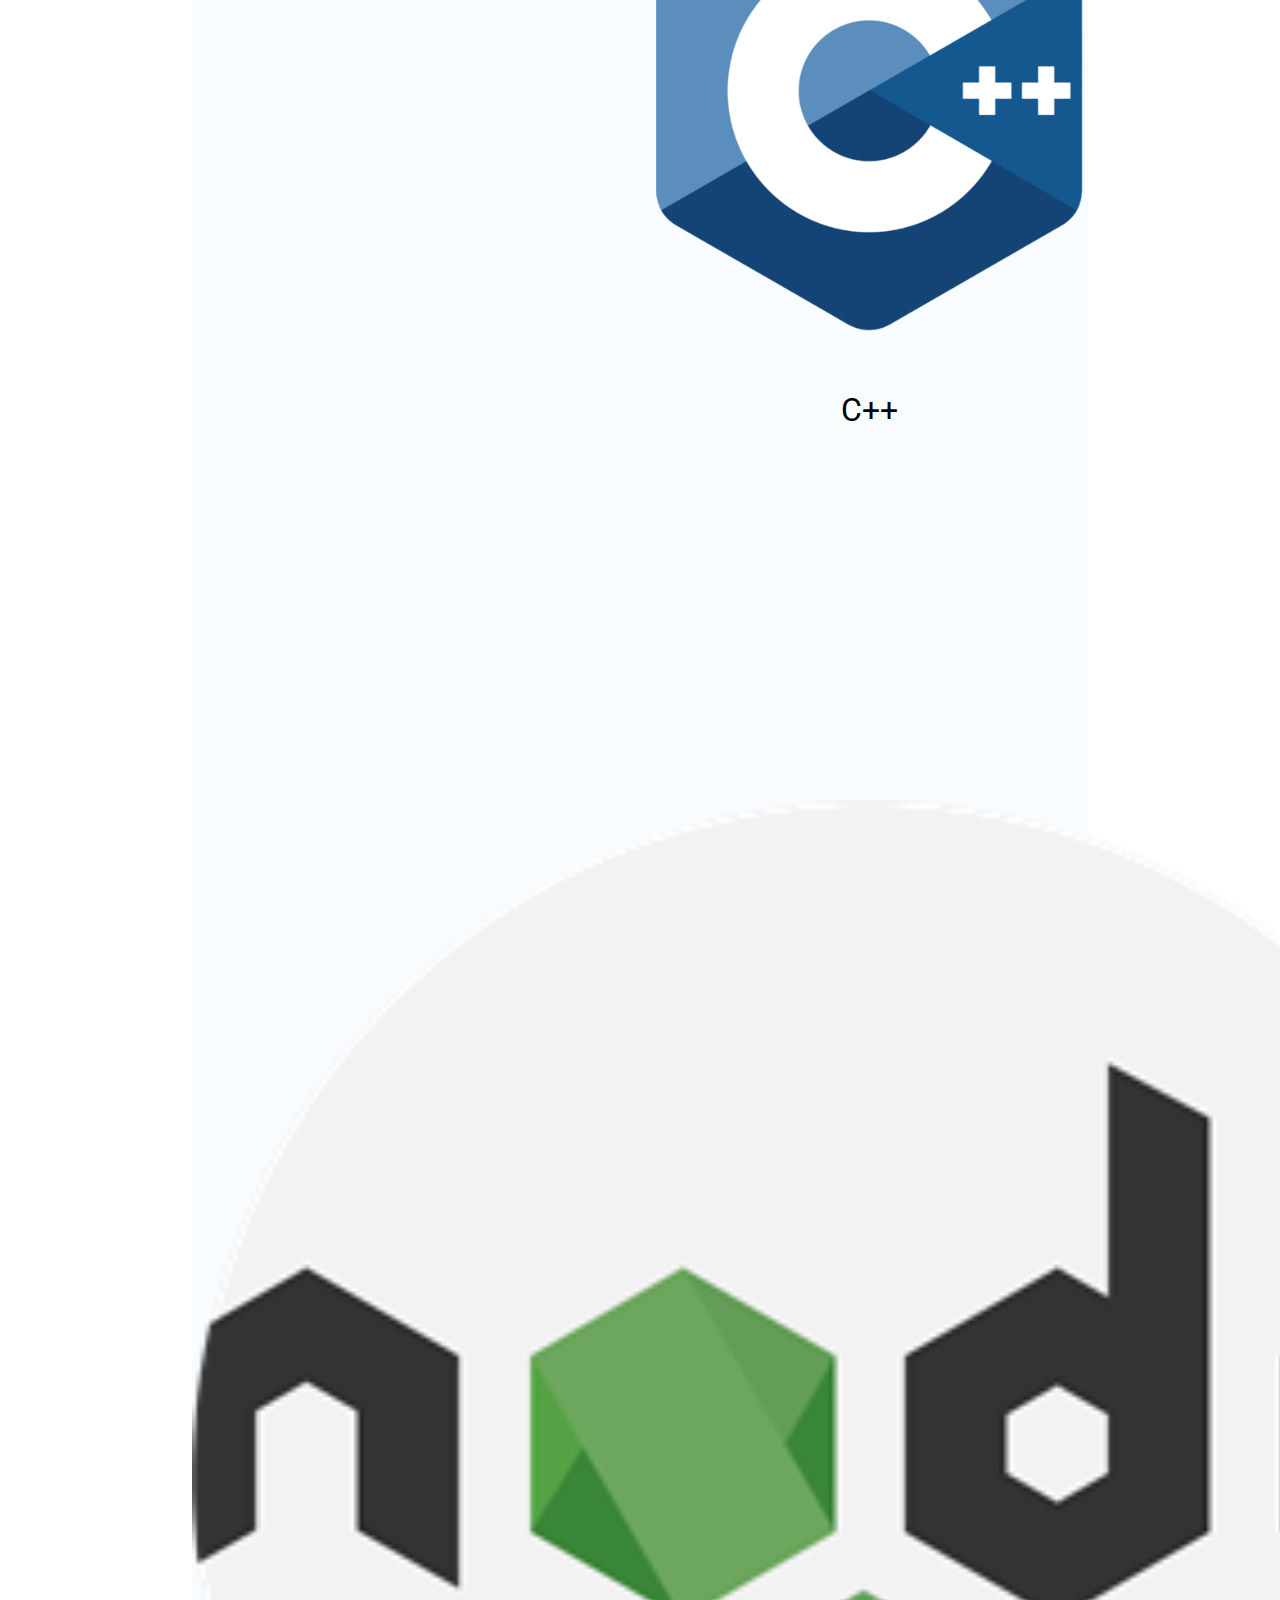
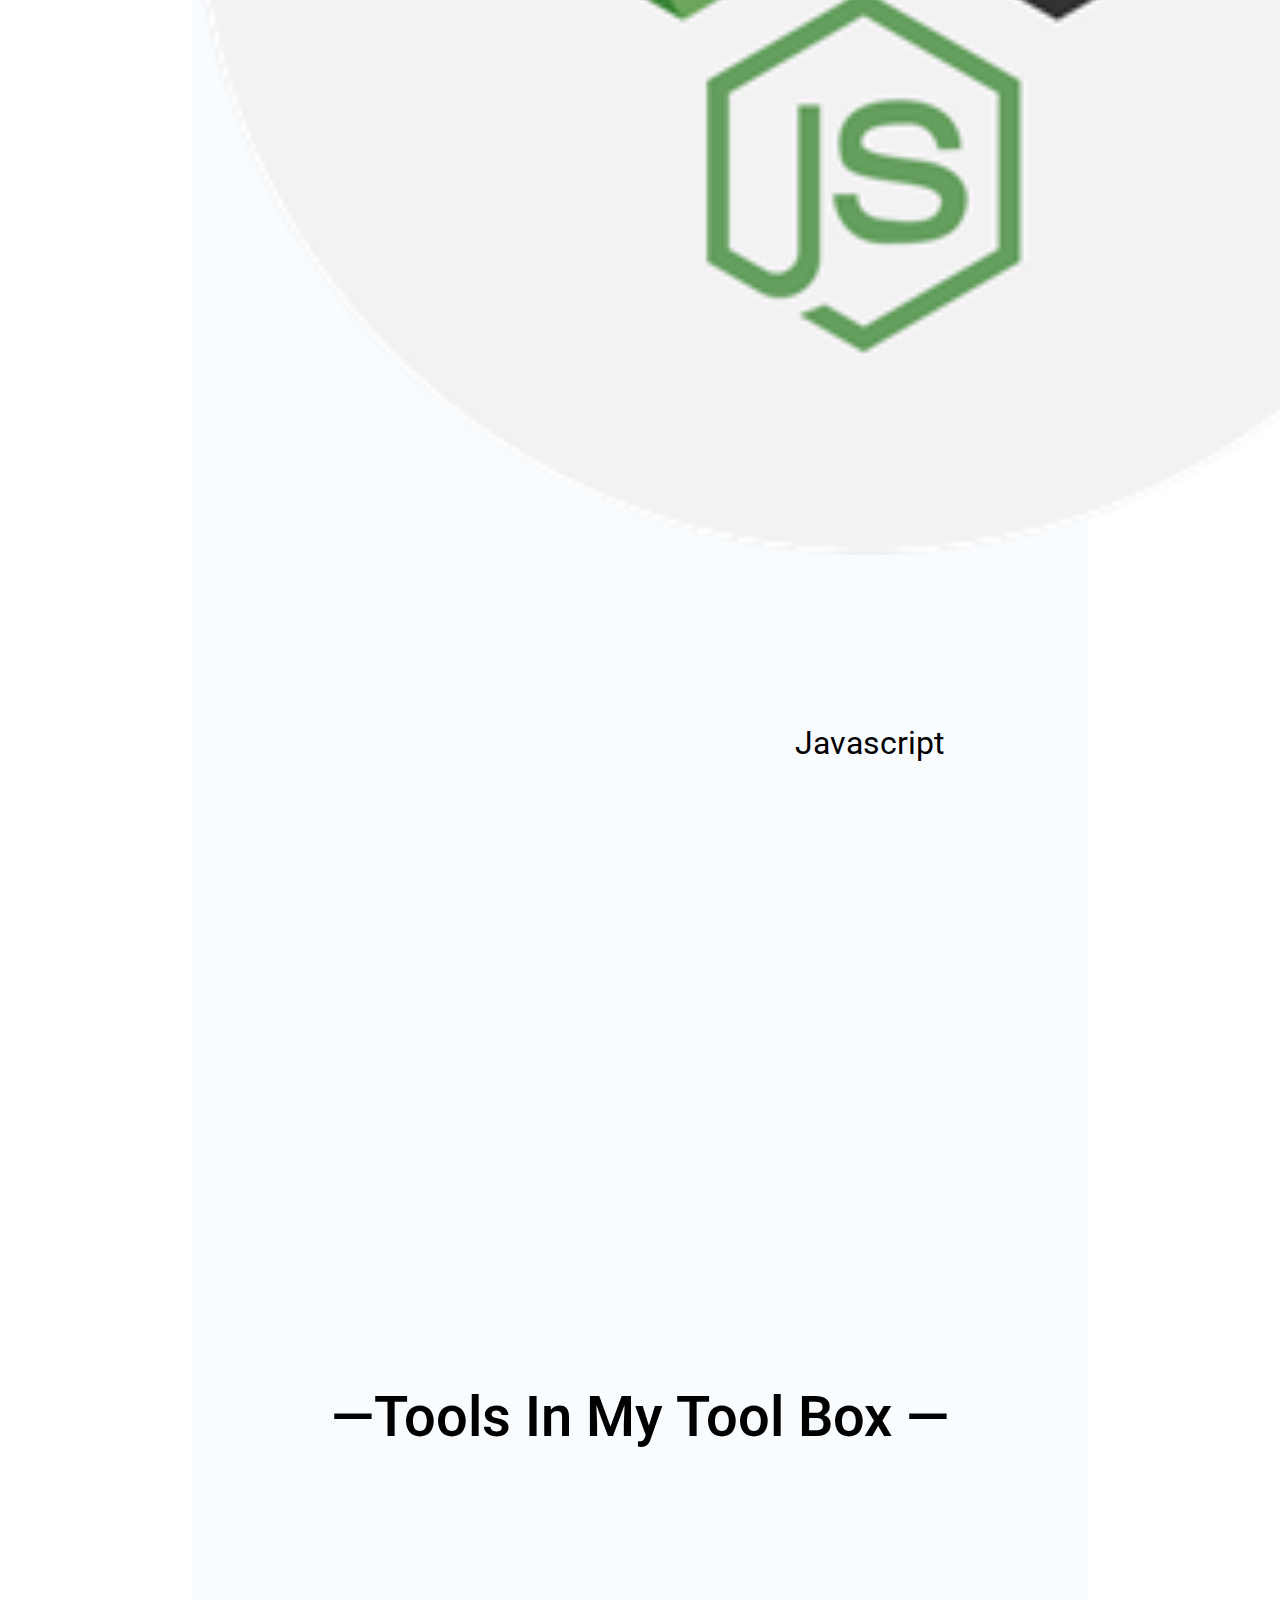
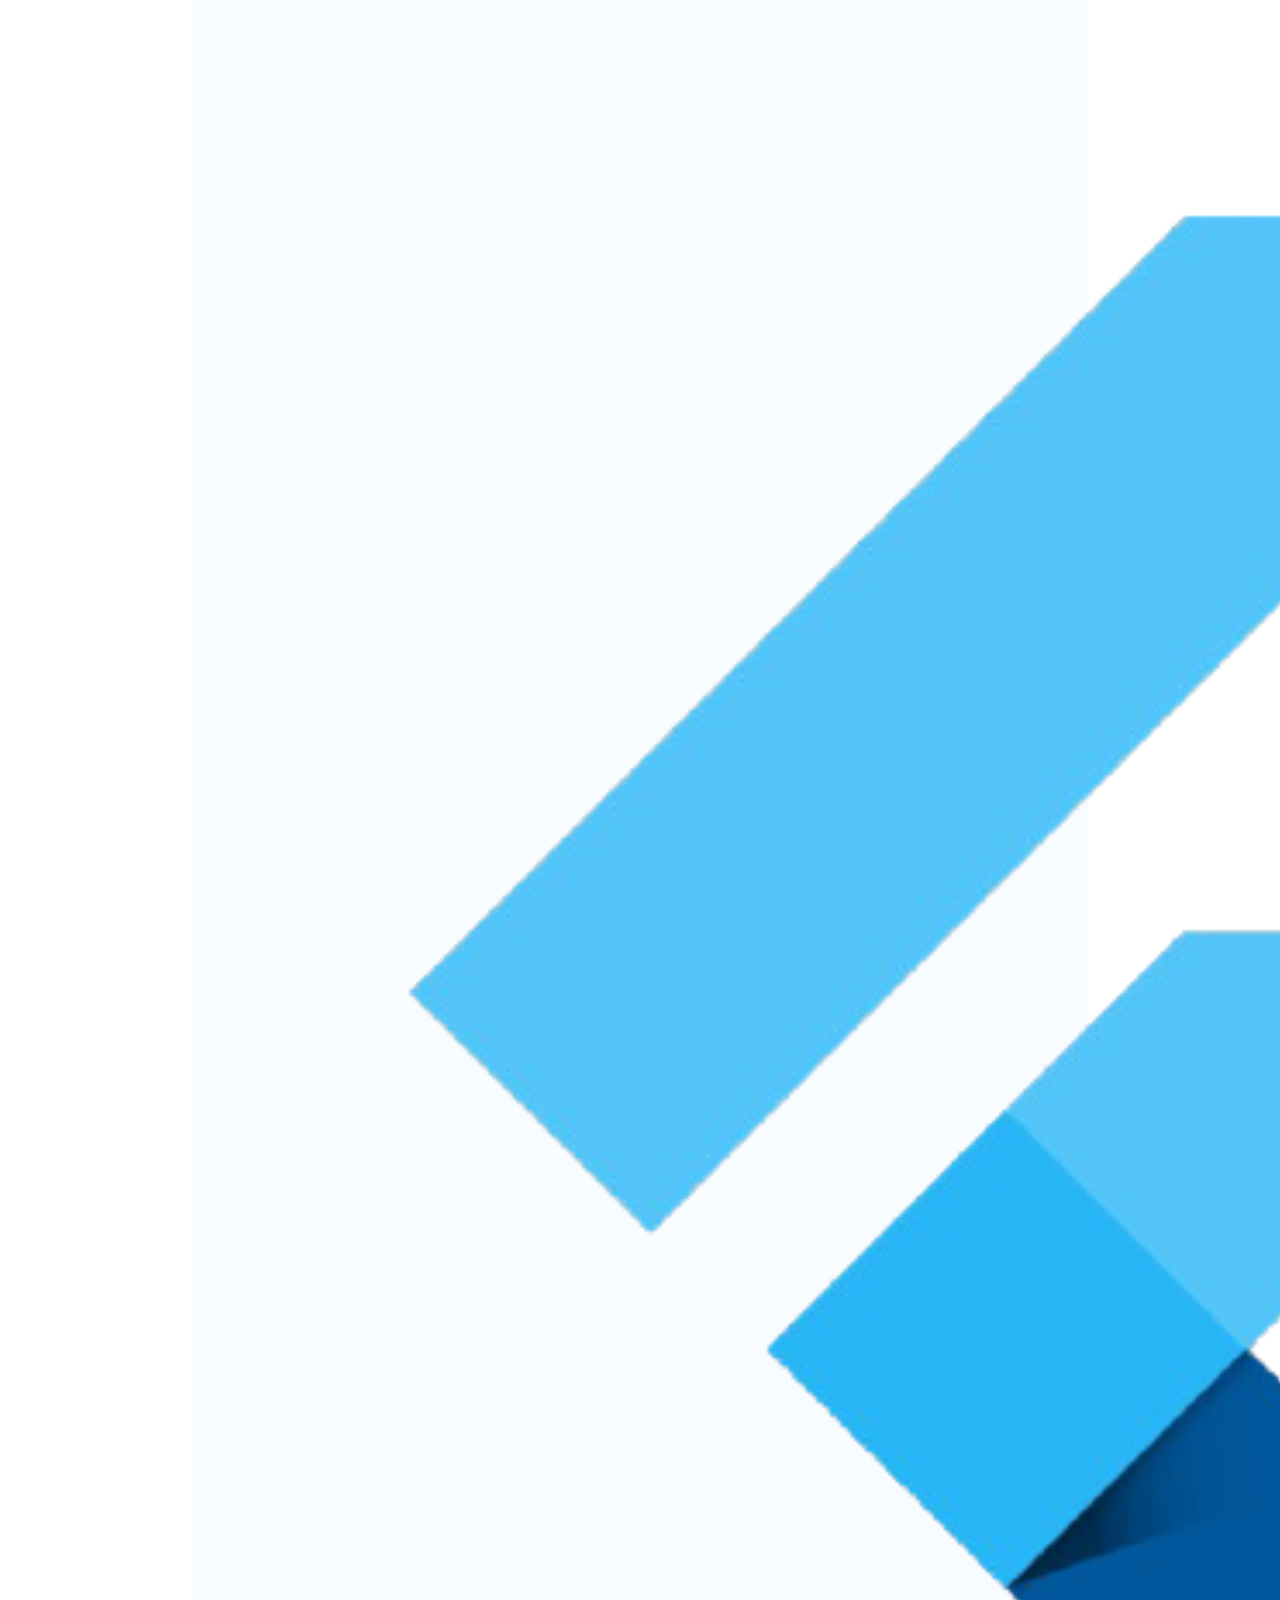
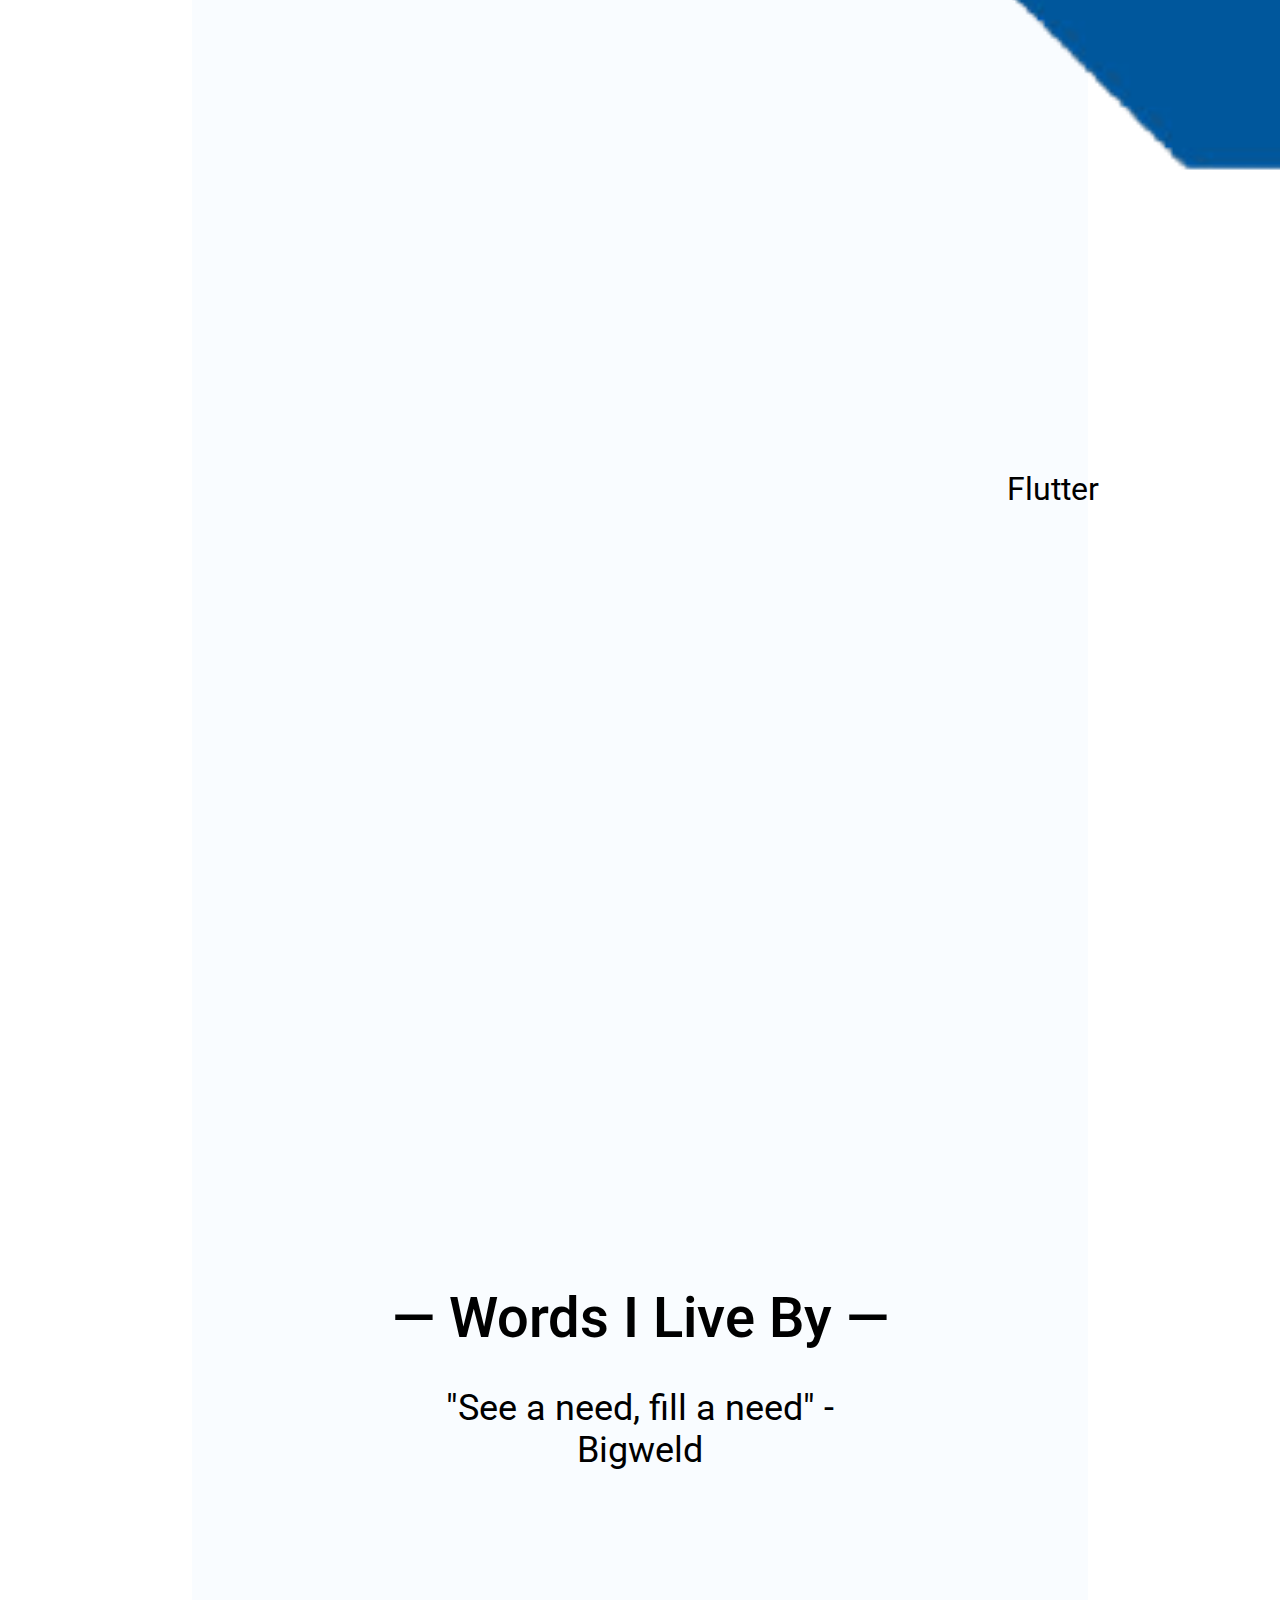
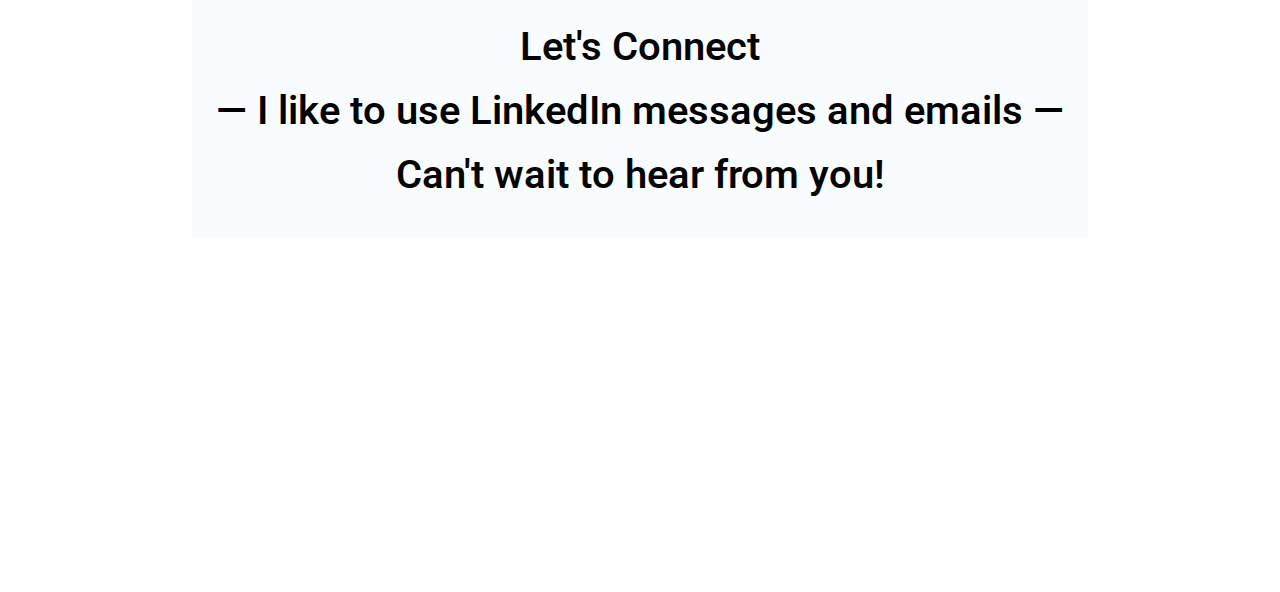
==== commit a0943855: "reorganized css files and restyled links" ====
--- a/index.html
+++ b/index.html
@@ -6,9 +6,9 @@
     <meta name="author" content="Francis Masangcay" />
     <meta name="description" content="Personal webpage" />
     <meta name="viewport" content="width=device-width, initial-scale=1.0">
-    <link rel="stylesheet" href="mainStyle.css" />
-    <link rel="stylesheet" href="tabletStyle.css" />
-    <link rel="stylesheet" href="mobileStyle.css" />
+    <link rel="stylesheet" href="./styles/mainStyle.css" />
+    <link rel="stylesheet" href="./styles/tabletStyle.css" />
+    <link rel="stylesheet" href="./styles/mobileStyle.css" />
     <link rel="stylesheet" href="https://cdnjs.cloudflare.com/ajax/libs/font-awesome/4.7.0/css/font-awesome.min.css">
     <link href="https://fonts.googleapis.com/css2?family=Open+Sans&family=Roboto:ital@0;1&display=swap" rel="stylesheet">
   </head>
@@ -27,7 +27,7 @@
           <div id="subsection">
             <div class="project-grid">
               <div class="title">
-                <img src="./assets/signItLogo.png" alt="Logo">
+                <img src="../assets/signItLogo.png" alt="Logo">
                 <div class="info-grid">
                   <a href="https://github.com/acm-projects/ASL-Translator">ASL - Translator</a>
                   <div class="tags">
@@ -52,7 +52,7 @@
           <div id="subsection">
             <div class="project-grid"></div>
             <div class="title">
-              <img src="./assets/trees.png" alt="Logo">
+              <img src="../assets/trees.png" alt="Logo">
               <div class="info-grid long">
                 <a href="https://francismasangcay.github.io/Trees-a-Visualization/">Trees: A Visualization</a>
                 <div class="tags">
@@ -69,7 +69,7 @@
           <div id="subsection">
             <div class="project-grid">
               <div class="title short">
-                <img src="./assets/slitherPy.png" alt="Logo">
+                <img src="../assets/slitherPy.png" alt="Logo">
                 <div class="info-grid">
                   <a href="https://github.com/FrancisMasangcay/SlitherPy">SlitherPy</a>
                   <div class="tags">
@@ -88,27 +88,27 @@
       <div class="section">
         <div class="grid">
             <div class="card">
-              <img src="./assets/cpp.png">
+              <img src="../assets/cpp.png">
               <div class="text">C++</div>
             </div>
             <div class="card">
-              <img src="./assets/java.png">
+              <img src="../assets/java.png">
               <div class="text">Java</div>
             </div>
             <div class="card">
-              <img src="./assets/python.png">
+              <img src="../assets/python.png">
               <div class="text">Python</div>
             </div>
             <div class="card">
-              <img src="./assets/nodejs.png">
+              <img src="../assets/nodejs.png">
               <div class="text">Javascript</div>
             </div>
             <div class="card">
-              <img src="./assets/html.png">
+              <img src="../assets/html.png">
               <div class="text">HTML</div>
             </div>
             <div class="card">
-              <img src="./assets/css.png">
+              <img src="../assets/css.png">
               <div class="text">CSS</div>
             </div>        
           </div>
@@ -118,23 +118,23 @@
       <div class="section">
         <div class="grid-tools">
           <div class="card">
-            <img src="./assets/flutter.png">
+            <img src="../assets/flutter.png">
             <div class="text">Flutter</div>
           </div>
           <div class="card">
-            <img src="./assets/react.png">
+            <img src="../assets/react.png">
             <div class="text">React</div>
           </div>
           <div class="card">
-            <img src="./assets/git.png">
+            <img src="../assets/git.png">
             <div class="text">Git</div>
           </div>
           <div class="card">
-            <img src="./assets/firebase.png">
+            <img src="../assets/firebase.png">
             <div class="text">Firebase</div>
           </div>
           <div class="card">
-            <img src="./assets/flasks.png">
+            <img src="../assets/flasks.png">
             <div class="text">Flask</div>
           </div>
         </div>
--- a/styles/mainStyle.css
+++ b/styles/mainStyle.css
@@ -0,0 +1,252 @@
+*{
+  margin: 0;
+  padding: 0;
+  font-family: 'Roboto', sans-serif;
+}
+
+html{
+  background: url(../assets/background.JPG) no-repeat center center fixed;
+  background-size: cover;
+}
+
+.banner{
+  height: 100vh;
+  /* max-width: 100%; */
+  background-image: url(../assets/profile-web2.jpg);
+  background-attachment: fixed;
+  background-size: cover;
+  background-repeat: no-repeat;
+  background-position: center;
+}
+
+/* banner content */
+  #banner-content{
+    display: flex;
+    flex-direction: column;
+    justify-content: space-between;
+    text-align: center;
+    position: absolute;
+    top: 50%;
+    width: 100%;
+    color: white;
+  }
+  #banner-content div{
+    flex: 1;
+    font-size: 7rem;
+    text-align: center;
+    font-weight: 800;
+    background-color: rgba(0, 0, 0, 0.37);
+    margin: 0 auto 0 auto;
+    border-radius: 25px;
+    width: 90%;
+  }
+  #banner-content i{
+    flex:1;
+    text-align: center;
+    font-size: 5rem;
+    margin-bottom: 1rem;
+    margin: 0 auto 0 auto;
+    width: 40%;
+    border-radius: 25px 25px 0 0;
+    background-color: rgba(0, 0, 0, 0.37);
+  }
+
+/* Things I've Done */
+.title{
+  display: grid;
+  font-size: 2.85rem;
+  grid-template-columns: 1fr 4fr;
+  width: 100%;
+  grid-column-gap: 2rem;
+  height:fit-content;
+}
+.info-grid{
+  display: grid;
+  grid-template-rows: 1fr 1fr;
+}
+#subsection{
+  display: grid;
+  flex-direction: column;
+  align-items: flex-start;
+  margin-bottom: 1.5rem;
+  padding: 1rem;
+  margin-left: auto;
+  margin-right: auto;
+  width: 70%;
+}
+#subsection .title img{
+  max-height: 100%;
+  width: 100%;
+  justify-items: end;
+  margin-top: auto;
+  margin-bottom: auto;
+  object-fit: cover;
+}
+.title a{
+  justify-self: start;
+}
+.tags{
+  display: inline;
+  width: 100%;
+}
+.tag{
+  background-color: #4f5956;
+  color: rgba(240, 248, 255, 0.804);
+  border-radius: 8%;
+  width:fit-content;
+  float: left;
+  margin: .5rem .5rem 0 .5rem;
+  padding: 0 .25rem;
+  font-size: 1.5rem;
+}
+
+.p-wrapper{
+  display: flex;
+  flex-direction: column;
+  width: 100%;
+  margin-bottom: 3%;
+  margin-top: 0.5%;
+  height: auto;
+  font-size: 2.1rem;
+}
+
+/* Words I live By */
+
+#quotes p{
+  flex:1;
+  text-align: center;
+  width: 50%;
+  margin: 1.25rem auto 2rem auto;
+  font-size: 2.23rem;
+}
+#quotes{
+  padding-bottom: 6rem;
+}
+
+/* These are my Skills & Tools in my Tool Box */
+  .grid{
+    display: grid;
+    width: 100%;
+    padding: 3rem 0 1rem 0;
+    grid-template-columns: 1fr 1fr 1fr;
+    grid-row-gap: 2.5rem;
+  }
+  .grid-tools{
+    display: grid;
+    padding: 3rem 0 1rem 0;
+    width: 100%;
+    grid-template-columns: 1fr 1fr 1fr 1fr 1fr;
+  }
+  .card {
+    display: grid;
+    width:100%;
+    grid-template-rows: 3fr 1fr;
+  }
+  .text{
+    font-size: 2rem;
+    text-align: center;
+    margin: 0 auto 0 auto;
+  }
+  .card img{
+    height: 80%;
+    margin: auto;
+  }
+
+  /* Contact */
+  #connect{
+    line-height: 4rem;
+    font-weight: 550;
+    font-size: 20px;
+    color: rgb(5, 5, 5);
+    margin: 0 auto 0 auto;
+    padding-bottom: 2rem;
+    width: 100%;
+  }
+  #connect p{
+    text-align: center;
+    font-size: 2.5rem;
+  }
+  .larger{
+    font-size: 3rem;
+    color: black;
+  }
+  #logos{
+    display: flex;
+    align-items: center;
+    justify-content: center;
+    height: 30%;
+    margin-bottom: 15vh;
+  }
+  #logos a{
+    font-size: 25px;
+  }
+  .icon{
+    margin: 0.3em;
+    transition-timing-function: ease-in-out;
+    transition-delay: .2s;
+    transition-duration: 0.7s;
+  }
+  .icon:hover{
+    transform: scale(1.45);
+    color: rgba(0, 191, 255, 0.932);
+  }
+
+  /* font awesome */
+  .fa{
+    color: white;
+  }
+  .fa-envelope{
+    top:-5%;
+  }
+  .fa-mobile{
+    top:-5%;
+  }
+
+/* generalized classes */
+iframe{
+  width: auto;
+  height: auto;
+}
+a:link, a:visited {
+  color: black;
+  text-decoration: underline;
+  cursor: pointer;
+}
+
+a:link:active, a:visited:active {
+  color: black;
+}
+
+a:hover {
+  text-decoration: underline;
+}
+
+#opaque-bg{
+  background-color: rgba(240, 248, 255, 0.404);
+  width: 70%;
+  margin: 10vh auto 2vh auto;
+}
+
+.section{
+  min-height: 60%;
+  width:100%;
+  margin-left: auto;
+  margin-right: auto;
+  display: flex;
+  padding: 1rem 0 1rem 0;
+}
+.flex-column{
+  flex-direction: column;
+}
+.flex-row{
+  flex-direction: row;
+}
+.label{
+  text-align: center;
+  font-size: 3.5rem;
+  margin-left: auto;
+  margin-right: auto;
+  padding: 4rem 2rem 0rem 2rem;
+  font-weight: 550;
+  width: 75%;
+}
--- a/styles/tabletStyle.css
+++ b/styles/tabletStyle.css
@@ -0,0 +1,155 @@
+/* for tablets */
+
+/* landscape */
+@media screen and (max-width: 1025px){
+  /* Banner */
+  .banner{
+    height: 100vh;
+    background-position: 50% -300px;
+  }
+  #banner-content{
+    top: 45%;
+  }
+  #banner-content div{
+    width: 70%;
+    font-size: 3.5rem;
+  }
+  #banner-content i{
+    width: 20%;
+    font-size: 2.5rem;
+    border-radius: 10px 10px 0 0;
+  }
+      
+  /* Things I've Done */
+  .title{
+    font-size: 3rem; 
+  }
+  #subsection{
+    width: 80%;
+  }
+
+  #subsection .title img{
+    max-height: 80%;
+    width: 20%;
+    justify-items: end;
+    margin-top: auto;
+    margin-bottom: auto;
+    object-fit: cover;
+  }
+
+  /* words I live by */
+  #quotes{
+    padding-bottom: 0;
+  }
+  /* Contact */
+  #connect{
+    line-height: 2.5rem;
+    font-size: 20px;
+    padding-top: 3rem;
+  }
+  #connect p{
+    text-align: center;
+    font-size: 2.25rem;
+  }
+  #connect span{
+    display: none;
+  }
+  .larger{
+    font-size: 3rem;
+    font-weight: 550;
+  }
+  .label{
+    font-weight: 550;
+    font-size: 2.5rem;
+  }  
+  .icon:hover{  
+    transform: scale(1);
+    color: rgba(0, 191, 255, 0.932);
+  }
+
+
+  /* generaled classes */
+  #opaque-bg{
+    background-color: rgba(240, 248, 255, 0.404);
+    width: 80%;
+    margin: 10vh auto 2vh auto;
+  }
+} 
+
+/* portrait */
+@media screen and (max-width: 791px){
+  /* Banner */
+  .banner{
+    height: 40vh;
+    background-position: 50% -300px;
+  }
+  #banner-content{
+    top: 18%;
+  }
+  #banner-content div{
+    font-size: 3.5rem;
+    width:auto;
+  }
+  #banner-content i{
+    font-size: 2.5rem;
+    width: 25%;
+  }
+      
+  /* Things I've Done */
+  .title{
+    font-size: 3rem; 
+    margin-bottom: 2rem;
+  }
+  #subsection{
+    width: 95%;
+  }
+  #subsection .title img{
+    max-height: 80%;
+    width: 100%;
+  }
+
+  .grid-tools .card{
+    width: 100%;
+  }
+
+  .grid-tools img{
+    height: 50%;
+  }
+
+  /* tools */
+  .long{
+    grid-template-rows: 2fr 1fr;
+  }
+  
+  /* Contact */
+  #connect{
+    line-height: 2.5rem;
+    font-size: 20px;
+    padding-top: 3rem;
+  }
+  #connect p{
+    text-align: center;
+    font-size: 2.25rem;
+  }
+  #connect span{
+    display: none;
+  }
+  .larger{
+    font-size: 3rem;
+    font-weight: 550;
+  }
+  .label{
+    font-weight: 550;
+    font-size: 2.5rem;
+    width: 90%;
+  }  
+  .icon:hover{  
+    transform: scale(1);
+    color: rgba(0, 191, 255, 0.932);
+  }
+
+  /* general */
+  #opaque-bg{
+    width: 85%;
+  }
+} --- a/styles/mobileStyle.css
+++ b/styles/mobileStyle.css
@@ -0,0 +1,274 @@
+/* for mobile */
+/* portriat */
+  @media screen and (max-width: 479px){
+    /* Banner */
+    .banner{
+      height: 60vh;
+      background-position: 50% -200px;
+    }
+    #banner-content{
+      top: 35%;
+      width: 100%;
+    }
+    #banner-content div{
+      font-size: 1.75rem;
+      text-align: center;
+      font-weight: 800;
+      width: 90%;
+    }
+    #banner-content i{
+      font-size: 1rem;
+      border-radius: 8px 8px 0 0;
+    }
+    /* Some Things I've Done */
+    .title{
+      font-size: 1.2rem;
+      width: 80%;
+      margin: 0 auto 1rem auto;
+      grid-column-gap: .5rem;
+    }
+    .tag{
+      font-size: .75rem;
+      column-gap: 0;
+    }
+    .short{
+      width: 60%;
+      grid-template-columns: 1fr 2fr;
+      margin-right: auto;
+      margin-left: auto;
+    }
+    #subsection{
+      margin-bottom: 0rem;
+      margin-left: auto;
+      margin-right: auto;
+      padding-bottom: 0;
+      width: 85%;
+    }
+    .p-wrapper{
+      align-items: center;
+    }
+    .grid{
+      row-gap: 1rem;
+      padding-top: 1rem;
+    }
+    .grid-tools{
+      padding-top: .25rem;
+    }
+    .card img{
+      height: 40%;
+    }
+    .text{
+      font-size: 1.15rem;
+    }
+    
+    #subsection p{
+      margin-bottom: 0.5%;
+      margin-top: 5%;
+      padding-left: 0rem;
+      width: 80%;
+      height: auto;
+      font-size: 1rem;
+    }
+  
+    /* Words I live By */
+    #quotes{
+      padding-bottom: 0rem;
+    }
+    #quotes p{
+      width: 90%;
+      margin: 1.25rem auto 2rem auto;
+      font-size: 1rem;
+    }
+      
+    /* Contact */
+    #connect{
+      line-height: 1rem;
+      font-weight: 550;
+      font-size: 1rem;
+      color: black;
+      margin-top: 0rem;
+      padding-top: 0;
+    }
+    #connect p{
+      text-align: center;
+      font-size: 1rem;
+      margin-bottom: .5rem;
+    }
+    .larger{
+      font-size: 1rem;
+    }
+    .larger span{
+      display: none;
+    }
+    #logos{
+      height: 30%;
+      margin-bottom: 3vh;
+    }
+    #logos a{
+      font-size: 10px;
+    }
+    .icon{
+      margin: 0.75rem;
+    }
+    .icon:hover{
+      transform: scale(1);
+      color: black;
+    }
+    
+    /* generalized classes */
+    .section{
+      min-height: 10%;
+      width:100%;
+      padding-bottom: 0;
+    }
+    .label{
+      text-align: center;
+      font-size: 1.25rem;
+      margin-bottom: 0rem;
+      margin-top: 0;
+      font-weight: 550;
+      padding: 2rem 0 0 0;
+      margin-bottom: 0;
+    }
+    #opaque-bg{
+      margin-top: 5vh;
+    }
+  }
+
+
+/* landscape */
+  @media screen and (max-width: 680px){
+    /* Banner */
+    .banner{
+      height: 75vh;
+      background-position: 50% -200px;
+    }
+    #banner-content{
+      top: 45%;
+      width: 100%;
+    }
+    #banner-content div{
+      font-size: 1.75rem;
+      text-align: center;
+      font-weight: 800;
+      width: 90%;
+    }
+    #banner-content i{
+      font-size: 1rem;
+      border-radius: 5px 5px 0 0;
+    }
+    /* Some Things I've Done */
+    .title{
+      font-size: 1.2rem;
+      width: 50%;
+      margin: 0 auto 1rem auto;
+      grid-column-gap: 0rem;
+      grid-template-columns: 1fr 2fr;
+    }
+    #subsection .title img{
+      width: 85%;
+    }
+    .tag{
+      font-size: .75rem;
+      column-gap: 0;
+    }
+    .short{
+      width: 30%;
+      grid-template-columns: 1fr 2fr;
+      margin-right: auto;
+      margin-left: auto;
+    }
+    #subsection{
+      margin-bottom: 0rem;
+      margin-left: auto;
+      margin-right: auto;
+      padding-bottom: 0;
+      width: 85%;
+    }
+    .p-wrapper{
+      align-items: center;
+    }
+    .grid{
+      row-gap: 1rem;
+      padding-top: 1rem;
+    }
+    .grid-tools{
+      padding-top: .25rem;
+    }
+    .card img{
+      height: 40%;
+    }
+    .text{
+      font-size: 1.15rem;
+    }
+    
+    #subsection p{
+      margin-bottom: 0.5%;
+      margin-top: 0;
+      padding-left: 0rem;
+      width: 80%;
+      height: auto;
+      font-size: 1rem;
+    }
+  
+    /* Words I live By */
+    #quotes p{
+      width: 90%;
+      margin: 1.25rem auto 2rem auto;
+      font-size: 1.3rem;
+    }
+      
+    /* Contact */
+    #connect{
+      line-height: 1rem;
+      font-weight: 550;
+      font-size: 1rem;
+      color: black;
+      margin-top: 0rem;
+      padding-top: 0;
+    }
+    #connect p{
+      text-align: center;
+      font-size: 1rem;
+      margin-bottom: .5rem;
+    }
+    .larger{
+      font-size: 1rem;
+    }
+    .larger span{
+      display: none;
+    }
+    #logos{
+      height: 30%;
+      margin-bottom: 3vh;
+    }
+    #logos a{
+      font-size: 10px;
+    }
+    .icon{
+      margin: 0.75rem;
+    }
+    .icon:hover{
+      transform: scale(1);
+      color: black;
+    }
+    
+    /* generalized classes */
+    .section{
+      min-height: 10%;
+      width:100%;
+      padding-bottom: 0;
+    }
+    .label{
+      text-align: center;
+      font-size: 1.25rem;
+      margin-bottom: 0rem;
+      margin-top: 0;
+      font-weight: 550;
+      padding: 2rem 0 0 0;
+      margin-bottom: 0;
+    }
+    #opaque-bg{
+      margin-top: 5vh;
+    }
+  }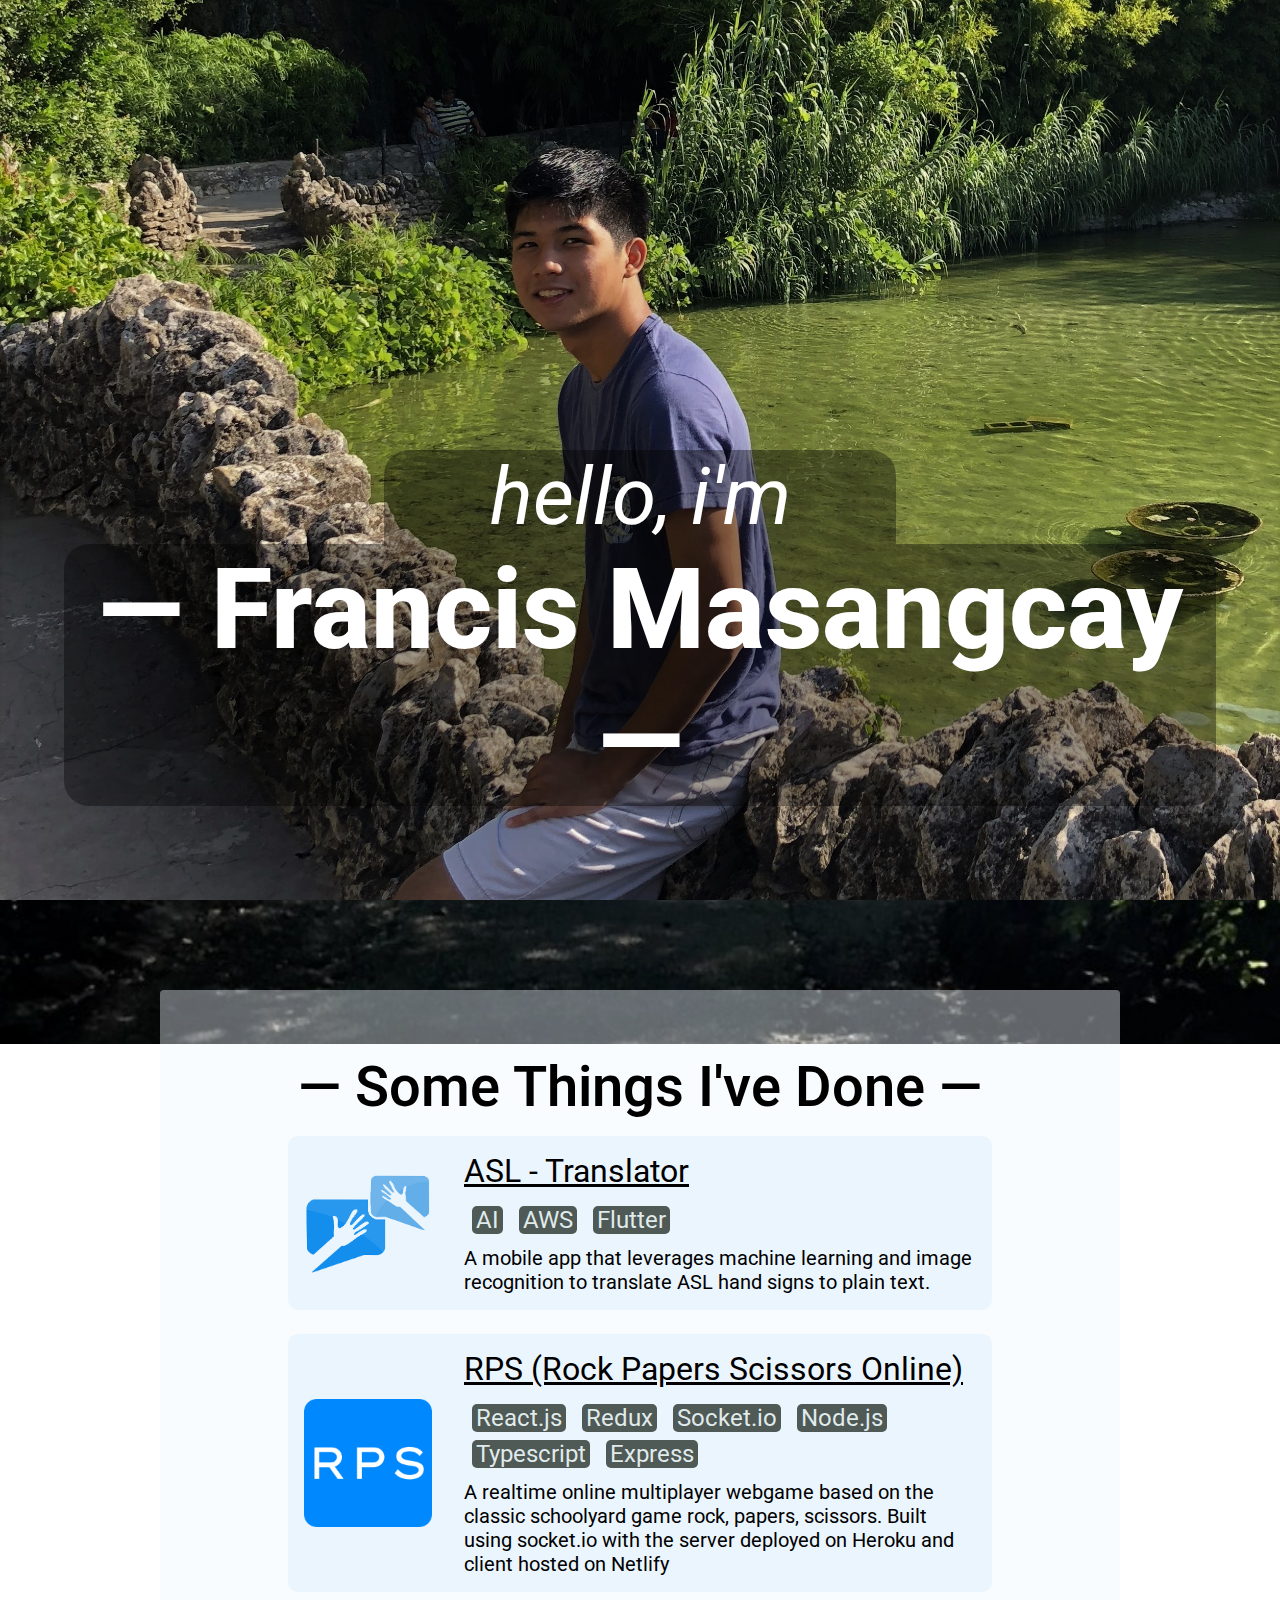
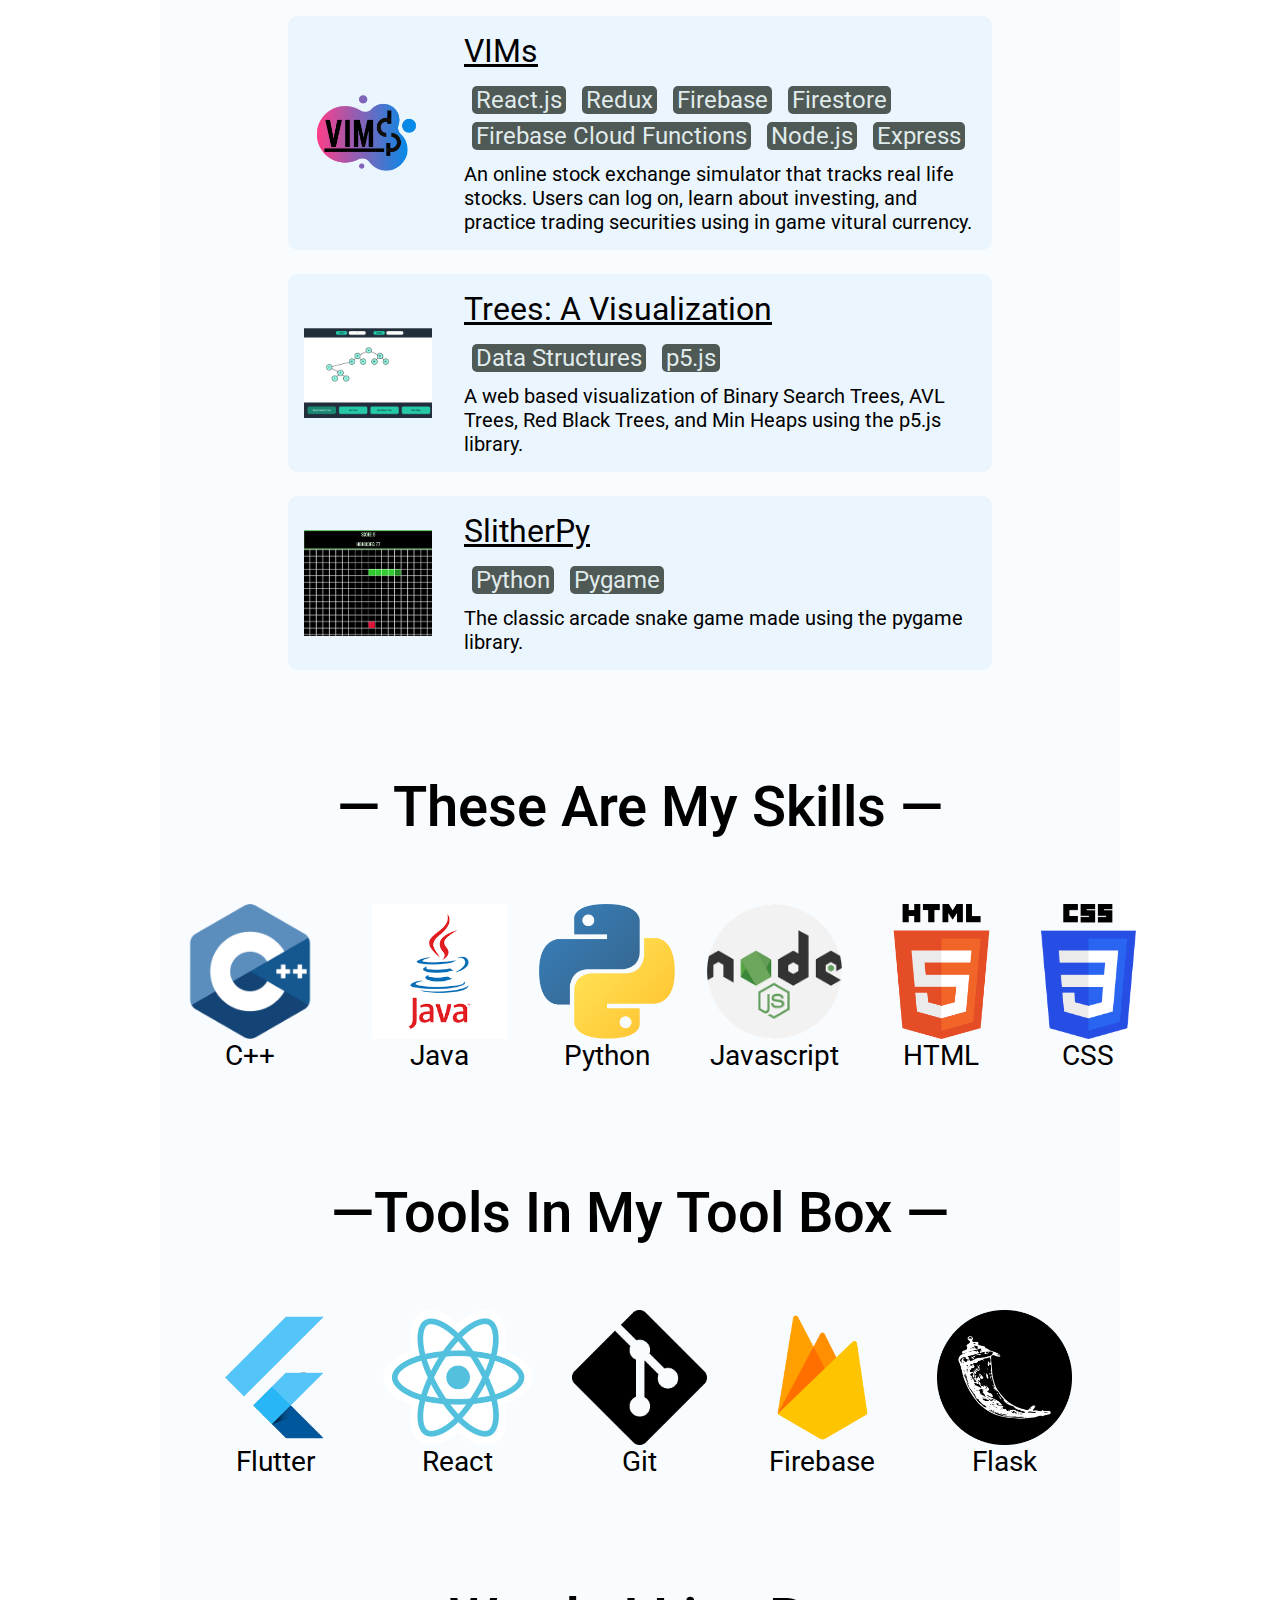
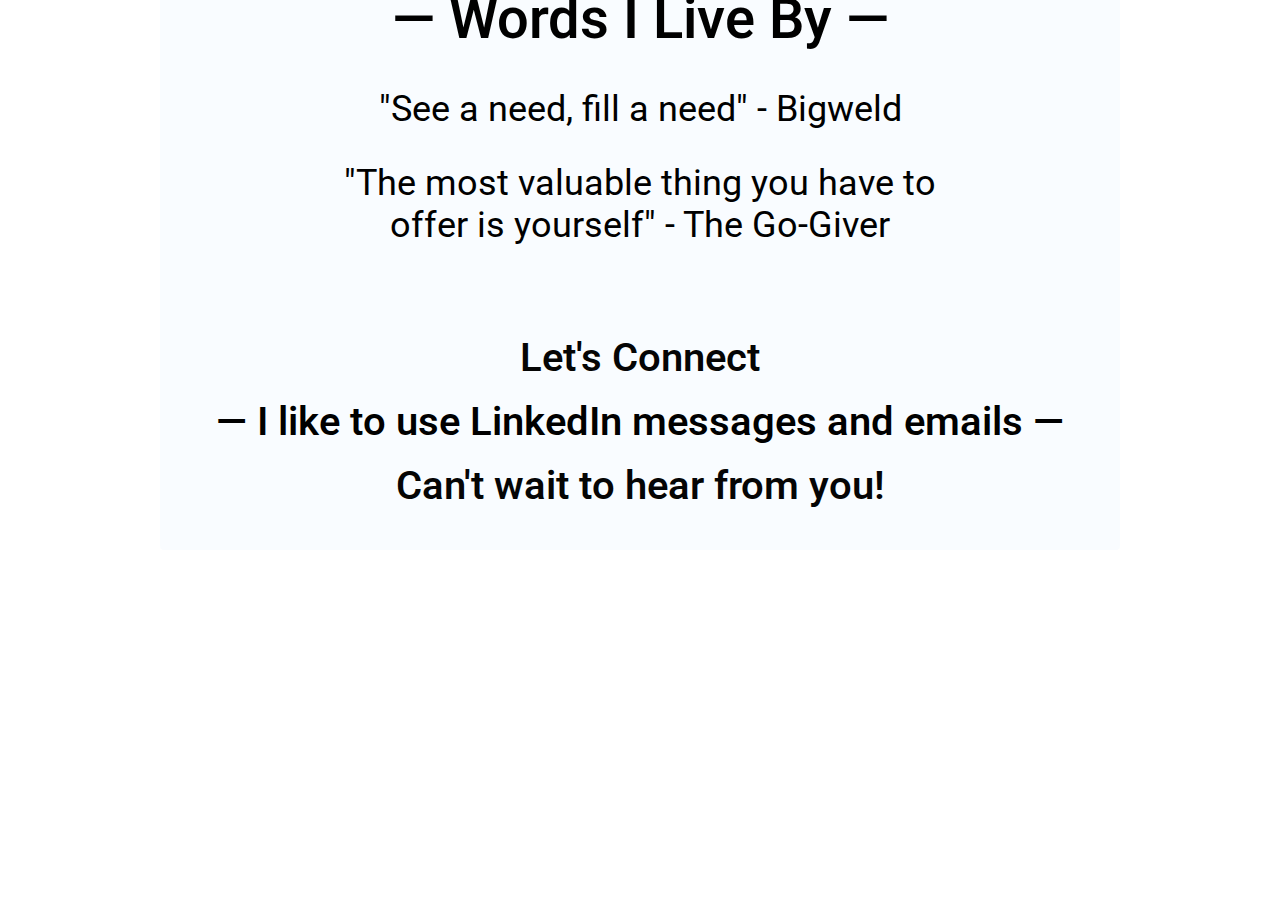
==== commit c03d8f6e: "added new project pages and new projects" ====
--- a/index.html
+++ b/index.html
@@ -5,168 +5,236 @@
     <title>I'm Francis Masangcay</title>
     <meta name="author" content="Francis Masangcay" />
     <meta name="description" content="Personal webpage" />
-    <meta name="viewport" content="width=device-width, initial-scale=1.0">
+    <meta name="viewport" content="width=device-width, initial-scale=1.0" />
     <link rel="stylesheet" href="./styles/mainStyle.css" />
     <link rel="stylesheet" href="./styles/tabletStyle.css" />
     <link rel="stylesheet" href="./styles/mobileStyle.css" />
-    <link rel="stylesheet" href="https://cdnjs.cloudflare.com/ajax/libs/font-awesome/4.7.0/css/font-awesome.min.css">
-    <link href="https://fonts.googleapis.com/css2?family=Open+Sans&family=Roboto:ital@0;1&display=swap" rel="stylesheet">
+    <link
+      rel="stylesheet"
+      href="https://cdnjs.cloudflare.com/ajax/libs/font-awesome/4.7.0/css/font-awesome.min.css"
+    />
+    <link
+      href="https://fonts.googleapis.com/css2?family=Open+Sans&family=Roboto:ital@0;1&display=swap"
+      rel="stylesheet"
+    />
   </head>
   <body>
     <div class="banner"></div>
 
-    <div id="banner-content"> 
+    <div id="banner-content">
       <i>hello, i'm</i>
-      <div> <span>&horbar;</span> Francis Masangcay <span>&horbar;</span></div>
+      <div><span>&horbar;</span> Francis Masangcay <span>&horbar;</span></div>
     </div>
 
     <div id="opaque-bg">
-      <div class="label"> <span>&horbar;</span> Some Things I've Done <span>&horbar;</span> </div>
+      <div class="label">
+        <span>&horbar;</span> Some Things I've Done <span>&horbar;</span>
+      </div>
       <div class="section flex-column">
-        
-          <div id="subsection">
-            <div class="project-grid">
-              <div class="title">
-                <img src="../assets/signItLogo.png" alt="Logo">
-                <div class="info-grid">
-                  <a href="https://github.com/acm-projects/ASL-Translator">ASL - Translator</a>
-                  <div class="tags">
-                    <div class="tag">AI</div>
-                    <div class="tag">AWS</div>
-                    <div class="tag">Flutter</div>
-                  </div>
-                </div>
-              </div>
-              <div class="p-wrapper">
-                <p>
-                A mobile app that leverages machine learning and image recognition to translate ASL hand signs to plain text. Working as a full stack developer on this project I was able to expand on my knowledge of machine learning, mobile development, and AWS services. <br></br>
-
-                Difficulties of this project included model accuracy and training data
-                quality. After obtaining varied and good resoltuion images to train our
-                model on the project ended with an average of 85% confidence in practice.
+        <div class="subsection">
+          <div>
+            <div class="title">
+              <img src="./assets/signItLogo.png" alt="Logo" />
+              <div class="info-grid">
+                <a href="./ASL-Translator.html">ASL - Translator</a>
+                <div class="tags">
+                  <div class="tag">AI</div>
+                  <div class="tag">AWS</div>
+                  <div class="tag">Flutter</div>
+                </div>
+                <p>
+                  A mobile app that leverages machine learning and image
+                  recognition to translate ASL hand signs to plain text.
+                </p>
+              </div>
+            </div>
+          </div>
+        </div>
+
+        <div class="subsection">
+          <div>
+            <div class="title">
+              <img src="./assets/RPS.png" alt="Logo" />
+              <div class="info-grid">
+                <a href="./rps.html">RPS (Rock Papers Scissors Online)</a>
+                <div class="tags">
+                  <div class="tag">React.js</div>
+                  <div class="tag">Redux</div>
+                  <div class="tag">Socket.io</div>
+                  <div class="tag">Node.js</div>
+                  <div class="tag">Typescript</div>
+                  <div class="tag">Express</div>
+                </div>
+                <p>
+                  A realtime online multiplayer webgame based on the classic
+                  schoolyard game rock, papers, scissors. Built using socket.io
+                  with the server deployed on Heroku and client hosted on
+                  Netlify
+                </p>
+              </div>
+            </div>
+          </div>
+        </div>
+
+        <div class="subsection">
+          <div>
+            <div class="title">
+              <img src="./assets/Vims-logo6.png" alt="Logo" />
+              <div class="info-grid">
+                <a href="./vims.html">VIMs</a>
+                <div class="tags">
+                  <div class="tag">React.js</div>
+                  <div class="tag">Redux</div>
+                  <div class="tag">Firebase</div>
+                  <div class="tag">Firestore</div>
+                  <div class="tag">Firebase Cloud Functions</div>
+                  <div class="tag">Node.js</div>
+                  <div class="tag">Express</div>
+                </div>
+                <p>
+                  An online stock exchange simulator that tracks real life
+                  stocks. Users can log on, learn about investing, and practice
+                  trading securities using in game vitural currency.
+                </p>
+              </div>
+            </div>
+          </div>
+        </div>
+
+        <div class="subsection">
+          <div class="title">
+            <img src="./assets/trees.png" alt="Logo" />
+            <div class="info-grid long">
+              <a href="/Trees.html">Trees: A Visualization</a>
+              <div class="tags">
+                <div class="tag">Data Structures</div>
+                <div class="tag">p5.js</div>
+              </div>
+              <p>
+                A web based visualization of Binary Search Trees, AVL Trees, Red
+                Black Trees, and Min Heaps using the p5.js library.
               </p>
-              </div>
-            </div>
-          </div>
-  
-          <div id="subsection">
-            <div class="project-grid"></div>
-            <div class="title">
-              <img src="../assets/trees.png" alt="Logo">
-              <div class="info-grid long">
-                <a href="https://francismasangcay.github.io/Trees-a-Visualization/">Trees: A Visualization</a>
-                <div class="tags">
-                  <div class="tag">Data Structures</div>
-                  <div class="tag">p5.js</div>
-                </div>
-              </div>
-            </div>
-              <div class="p-wrapper">
-                <p> A web based visualization of trees using the p5.js library. Binary Search Tree, AVL Tree, Red Black Tree, and Min Heaps are covered. The inspiration for this project came from my Data Structures and Algorithms class where I was really intrigued to implement these trees on my own.</p>
-              </div>
-          </div>
-
-          <div id="subsection">
-            <div class="project-grid">
-              <div class="title short">
-                <img src="../assets/slitherPy.png" alt="Logo">
-                <div class="info-grid">
-                  <a href="https://github.com/FrancisMasangcay/SlitherPy">SlitherPy</a>
-                  <div class="tags">
-                    <div class="tag">Python</div>
-                  </div>
-                </div>
-              </div>
-              <div class="p-wrapper">
-                <p> The classic arcade snake game made using the pygame library. This was incredibly fun for me to make and work out the logic for developing a game. </p>
-              </div>
-            </div>
-          </div>
-      </div>
-  
-      <div class="label"><span>&horbar;</span> These Are My Skills <span>&horbar;</span></div>
+            </div>
+          </div>
+        </div>
+
+        <div class="subsection">
+          <div>
+            <div class="title short">
+              <img src="./assets/slitherPy.png" alt="Logo" />
+              <div class="info-grid">
+                <a href="/SlitherPy.html">SlitherPy</a>
+                <div class="tags">
+                  <div class="tag">Python</div>
+                  <div class="tag">Pygame</div>
+                </div>
+                <p>
+                  The classic arcade snake game made using the pygame library.
+                </p>
+              </div>
+            </div>
+          </div>
+        </div>
+      </div>
+
+      <div class="label">
+        <span>&horbar;</span> These Are My Skills <span>&horbar;</span>
+      </div>
       <div class="section">
         <div class="grid">
-            <div class="card">
-              <img src="../assets/cpp.png">
-              <div class="text">C++</div>
-            </div>
-            <div class="card">
-              <img src="../assets/java.png">
-              <div class="text">Java</div>
-            </div>
-            <div class="card">
-              <img src="../assets/python.png">
-              <div class="text">Python</div>
-            </div>
-            <div class="card">
-              <img src="../assets/nodejs.png">
-              <div class="text">Javascript</div>
-            </div>
-            <div class="card">
-              <img src="../assets/html.png">
-              <div class="text">HTML</div>
-            </div>
-            <div class="card">
-              <img src="../assets/css.png">
-              <div class="text">CSS</div>
-            </div>        
-          </div>
-        </div>
-  
-      <div class="label"><span>&horbar;</span>Tools In My Tool Box <span>&horbar;</span></div>
+          <div class="card">
+            <img src="./assets/cpp.png" />
+            <div class="text">C++</div>
+          </div>
+          <div class="card">
+            <img src="./assets/java.png" />
+            <div class="text">Java</div>
+          </div>
+          <div class="card">
+            <img src="./assets/python.png" />
+            <div class="text">Python</div>
+          </div>
+          <div class="card">
+            <img src="./assets/nodejs.png" />
+            <div class="text">Javascript</div>
+          </div>
+          <div class="card">
+            <img src="./assets/html.png" />
+            <div class="text">HTML</div>
+          </div>
+          <div class="card">
+            <img src="./assets/css.png" />
+            <div class="text">CSS</div>
+          </div>
+        </div>
+      </div>
+
+      <div class="label">
+        <span>&horbar;</span>Tools In My Tool Box <span>&horbar;</span>
+      </div>
       <div class="section">
         <div class="grid-tools">
           <div class="card">
-            <img src="../assets/flutter.png">
+            <img src="./assets/flutter.png" />
             <div class="text">Flutter</div>
           </div>
           <div class="card">
-            <img src="../assets/react.png">
+            <img src="./assets/react.png" />
             <div class="text">React</div>
           </div>
           <div class="card">
-            <img src="../assets/git.png">
+            <img src="./assets/git.png" />
             <div class="text">Git</div>
           </div>
           <div class="card">
-            <img src="../assets/firebase.png">
+            <img src="./assets/firebase.png" />
             <div class="text">Firebase</div>
           </div>
           <div class="card">
-            <img src="../assets/flasks.png">
+            <img src="./assets/flasks.png" />
             <div class="text">Flask</div>
           </div>
         </div>
       </div>
-  
+
       <div>
-        <div class="label"><span>&horbar;</span> Words I Live By <span>&horbar;</span></div>
+        <div class="label">
+          <span>&horbar;</span> Words I Live By <span>&horbar;</span>
+        </div>
         <div class="section flex-column">
           <div id="quotes">
             <p>"See a need, fill a need" - Bigweld</p>
+            <p>
+              "The most valuable thing you have to offer is yourself" - The
+              Go-Giver
+            </p>
           </div>
         </div>
       </div>
 
       <div id="connect">
         <p>Let's Connect</p>
-        <p class="larger"> <span>&horbar;</span> I like to use LinkedIn messages and emails <span>&horbar;</span></p>
+        <p class="larger">
+          <span>&horbar;</span> I like to use LinkedIn messages and emails
+          <span>&horbar;</span>
+        </p>
         <p>Can't wait to hear from you!</p>
       </div>
-
     </div>
 
     <div id="logos">
-        <a href="mailto:francis.masangcay99@gmail.com" target="_blank">
-            <i class="fa fa-envelope fa-5x icon"></i> 
-        </a>
-        <a href="https://github.com/FrancisMasangcay" target="_blank">
-          <i class="fa fa-github fa-5x icon"></i>
-        </a>
-        <a href="https://www.linkedin.com/in/francis-masangcay-28233a167" target="_blank">
-          <i class="fa fa-linkedin-square fa-5x icon"></i>
-        </a>
+      <a href="mailto:francis.masangcay99@gmail.com" target="_blank">
+        <i class="fa fa-envelope fa-5x icon"></i>
+      </a>
+      <a href="https://github.com/FrancisMasangcay" target="_blank">
+        <i class="fa fa-github fa-5x icon"></i>
+      </a>
+      <a
+        href="https://www.linkedin.com/in/francis-masangcay-28233a167"
+        target="_blank"
+      >
+        <i class="fa fa-linkedin-square fa-5x icon"></i>
+      </a>
     </div>
   </body>
 </html>
--- a/styles/mainStyle.css
+++ b/styles/mainStyle.css
@@ -1,17 +1,16 @@
-*{
+* {
   margin: 0;
   padding: 0;
-  font-family: 'Roboto', sans-serif;
-}
-
-html{
+  font-family: "Roboto", sans-serif;
+}
+
+html {
   background: url(../assets/background.JPG) no-repeat center center fixed;
   background-size: cover;
 }
 
-.banner{
+.banner {
   height: 100vh;
-  /* max-width: 100%; */
   background-image: url(../assets/profile-web2.jpg);
   background-attachment: fixed;
   background-size: cover;
@@ -20,51 +19,57 @@
 }
 
 /* banner content */
-  #banner-content{
-    display: flex;
-    flex-direction: column;
-    justify-content: space-between;
-    text-align: center;
-    position: absolute;
-    top: 50%;
-    width: 100%;
-    color: white;
-  }
-  #banner-content div{
-    flex: 1;
-    font-size: 7rem;
-    text-align: center;
-    font-weight: 800;
-    background-color: rgba(0, 0, 0, 0.37);
-    margin: 0 auto 0 auto;
-    border-radius: 25px;
-    width: 90%;
-  }
-  #banner-content i{
-    flex:1;
-    text-align: center;
-    font-size: 5rem;
-    margin-bottom: 1rem;
-    margin: 0 auto 0 auto;
-    width: 40%;
-    border-radius: 25px 25px 0 0;
-    background-color: rgba(0, 0, 0, 0.37);
-  }
+#banner-content {
+  display: flex;
+  flex-direction: column;
+  justify-content: space-between;
+  text-align: center;
+  position: absolute;
+  top: 50%;
+  width: 100%;
+  color: white;
+}
+#banner-content div {
+  flex: 1;
+  font-size: 7rem;
+  text-align: center;
+  font-weight: 800;
+  background-color: rgba(0, 0, 0, 0.37);
+  margin: 0 auto 0 auto;
+  border-radius: 25px;
+  width: 90%;
+}
+#banner-content i {
+  flex: 1;
+  text-align: center;
+  font-size: 5rem;
+  margin-bottom: 1rem;
+  margin: 0 auto 0 auto;
+  width: 40%;
+  border-radius: 25px 25px 0 0;
+  background-color: rgba(0, 0, 0, 0.37);
+}
 
 /* Things I've Done */
-.title{
-  display: grid;
-  font-size: 2.85rem;
+.title {
+  display: grid;
+  font-size: 2rem;
   grid-template-columns: 1fr 4fr;
   width: 100%;
   grid-column-gap: 2rem;
-  height:fit-content;
-}
-.info-grid{
-  display: grid;
-  grid-template-rows: 1fr 1fr;
-}
-#subsection{
+  height: fit-content;
+}
+.info-grid {
+  display: grid;
+  grid-auto-rows: minmax(1fr, 2fr);
+  row-gap: 0.5rem;
+}
+
+.info-grid p {
+  margin-top: 0.25rem;
+  font-size: 1.25rem;
+}
+.subsection {
   display: grid;
   flex-direction: column;
   align-items: flex-start;
@@ -73,8 +78,10 @@
   margin-left: auto;
   margin-right: auto;
   width: 70%;
-}
-#subsection .title img{
+  background-color: rgba(228, 241, 253, 0.664);
+  border-radius: 10px;
+}
+.subsection .title img {
   max-height: 100%;
   width: 100%;
   justify-items: end;
@@ -82,25 +89,27 @@
   margin-bottom: auto;
   object-fit: cover;
 }
-.title a{
+.title a {
   justify-self: start;
-}
-.tags{
+  align-self: end;
+}
+.tags {
   display: inline;
   width: 100%;
-}
-.tag{
+  align-self: start;
+}
+.tag {
   background-color: #4f5956;
-  color: rgba(240, 248, 255, 0.804);
-  border-radius: 8%;
-  width:fit-content;
+  color: rgba(240, 251, 252, 0.911);
+  border-radius: 5px;
+  width: fit-content;
   float: left;
-  margin: .5rem .5rem 0 .5rem;
-  padding: 0 .25rem;
+  margin: 0.5rem 0.5rem 0 0.5rem;
+  padding: 0 0.25rem;
   font-size: 1.5rem;
 }
 
-.p-wrapper{
+.p-wrapper {
   display: flex;
   flex-direction: column;
   width: 100%;
@@ -112,108 +121,109 @@
 
 /* Words I live By */
 
-#quotes p{
-  flex:1;
-  text-align: center;
-  width: 50%;
+#quotes p {
+  flex: 1;
+  text-align: center;
+  width: 65%;
   margin: 1.25rem auto 2rem auto;
   font-size: 2.23rem;
 }
-#quotes{
-  padding-bottom: 6rem;
+#quotes {
+  padding-bottom: 2rem;
 }
 
 /* These are my Skills & Tools in my Tool Box */
-  .grid{
-    display: grid;
-    width: 100%;
-    padding: 3rem 0 1rem 0;
-    grid-template-columns: 1fr 1fr 1fr;
-    grid-row-gap: 2.5rem;
-  }
-  .grid-tools{
-    display: grid;
-    padding: 3rem 0 1rem 0;
-    width: 100%;
-    grid-template-columns: 1fr 1fr 1fr 1fr 1fr;
-  }
-  .card {
-    display: grid;
-    width:100%;
-    grid-template-rows: 3fr 1fr;
-  }
-  .text{
-    font-size: 2rem;
-    text-align: center;
-    margin: 0 auto 0 auto;
-  }
-  .card img{
-    height: 80%;
-    margin: auto;
-  }
-
-  /* Contact */
-  #connect{
-    line-height: 4rem;
-    font-weight: 550;
-    font-size: 20px;
-    color: rgb(5, 5, 5);
-    margin: 0 auto 0 auto;
-    padding-bottom: 2rem;
-    width: 100%;
-  }
-  #connect p{
-    text-align: center;
-    font-size: 2.5rem;
-  }
-  .larger{
-    font-size: 3rem;
-    color: black;
-  }
-  #logos{
-    display: flex;
-    align-items: center;
-    justify-content: center;
-    height: 30%;
-    margin-bottom: 15vh;
-  }
-  #logos a{
-    font-size: 25px;
-  }
-  .icon{
-    margin: 0.3em;
-    transition-timing-function: ease-in-out;
-    transition-delay: .2s;
-    transition-duration: 0.7s;
-  }
-  .icon:hover{
-    transform: scale(1.45);
-    color: rgba(0, 191, 255, 0.932);
-  }
-
-  /* font awesome */
-  .fa{
-    color: white;
-  }
-  .fa-envelope{
-    top:-5%;
-  }
-  .fa-mobile{
-    top:-5%;
-  }
+.grid {
+  display: grid;
+  width: fit-content;
+  padding: 3rem 0 1rem 0;
+  margin: auto;
+  grid-template-columns: 1fr 1fr 1fr 1fr 1fr 1fr;
+  column-gap: 2rem;
+}
+.grid-tools {
+  display: grid;
+  padding: 3rem 0 1rem 0;
+  width: fit-content;
+  grid-template-columns: 1fr 1fr 1fr 1fr 1fr;
+  column-gap: 2rem;
+  margin: auto;
+}
+.card {
+  display: grid;
+  width: 100%;
+  grid-template-rows: 3fr 1fr;
+}
+.text {
+  font-size: 1.75rem;
+  text-align: center;
+  margin: 0 auto 0 auto;
+}
+.card img {
+  height: 15vh;
+  margin: 0 auto 0 auto;
+}
+
+/* Contact */
+#connect {
+  line-height: 4rem;
+  font-weight: 550;
+  font-size: 20px;
+  color: rgb(5, 5, 5);
+  margin: 0 auto 0 auto;
+  padding-bottom: 2rem;
+  width: 100%;
+}
+#connect p {
+  text-align: center;
+  font-size: 2.5rem;
+}
+.larger {
+  font-size: 3rem;
+  color: black;
+}
+#logos {
+  display: flex;
+  align-items: center;
+  justify-content: center;
+  height: 30%;
+  margin-bottom: 15vh;
+}
+#logos a {
+  font-size: 25px;
+}
+.icon {
+  margin: 0.3em;
+  transition-timing-function: ease-in-out;
+  transition-delay: 0.2s;
+  transition-duration: 0.7s;
+}
+.icon:hover {
+  transform: scale(1.45);
+  color: rgba(0, 191, 255, 0.932);
+}
+
+/* font awesome */
+.fa {
+  color: white;
+}
+.fa-envelope {
+  top: -5%;
+}
+.fa-mobile {
+  top: -5%;
+}
 
 /* generalized classes */
-iframe{
-  width: auto;
-  height: auto;
-}
-a:link, a:visited {
+a:link,
+a:visited {
   color: black;
   text-decoration: underline;
   cursor: pointer;
 }
 
-a:link:active, a:visited:active {
+a:link:active,
+a:visited:active {
   color: black;
 }
 
@@ -221,27 +231,28 @@
   text-decoration: underline;
 }
 
-#opaque-bg{
+#opaque-bg {
   background-color: rgba(240, 248, 255, 0.404);
-  width: 70%;
+  width: 75vw;
   margin: 10vh auto 2vh auto;
-}
-
-.section{
+  border-radius: 4px;
+}
+
+.section {
   min-height: 60%;
-  width:100%;
+  width: 100%;
   margin-left: auto;
   margin-right: auto;
   display: flex;
   padding: 1rem 0 1rem 0;
 }
-.flex-column{
-  flex-direction: column;
-}
-.flex-row{
+.flex-column {
+  flex-direction: column;
+}
+.flex-row {
   flex-direction: row;
 }
-.label{
+.label {
   text-align: center;
   font-size: 3.5rem;
   margin-left: auto;
@@ -250,3 +261,105 @@
   font-weight: 550;
   width: 75%;
 }
+
+.project-headline {
+  width: fit-content;
+  margin: auto;
+  display: flex;
+  flex-direction: column;
+  text-align: center;
+  align-items: center;
+}
+
+.project-links {
+  margin-top: 1rem;
+  display: flex;
+  flex-direction: column;
+}
+
+.project-links a {
+  font-size: 1.75rem;
+  line-height: 2.5rem;
+}
+
+.navbar-wrapper {
+  display: flex;
+  max-width: 100%;
+  background-color: rgba(245, 245, 245, 0.89);
+  font-size: 2rem;
+  padding: 1rem;
+  justify-content: space-between;
+}
+
+.navbar-wrapper a {
+  text-decoration: none;
+}
+
+.navbar-wrapper a:hover {
+  text-decoration: underline;
+  cursor: pointer;
+}
+
+.button {
+  font-size: 1rem;
+  border-radius: 10px;
+  background-color: #0d0d0d;
+  padding: 0.75rem;
+}
+
+.button a {
+  color: white;
+}
+
+.button:hover {
+  cursor: pointer;
+}
+
+video {
+  max-width: 100%;
+}
+/* ASL Translator page */
+.asl-video {
+  margin: auto;
+  max-height: 50vh;
+  border-radius: 10px;
+}
+.asl-video:focus {
+  outline: none;
+}
+.project-desc {
+  font-size: 1.5rem;
+  margin: 1.5rem 0 0 0;
+  display: flex;
+  flex-direction: column;
+}
+.project-desc h3 {
+  text-decoration: underline;
+}
+.project-desc p {
+  text-indent: 3rem;
+  margin: 0.5rem 0 1rem 0;
+}
+
+.project-desc ol {
+  margin: auto auto 1rem 2rem;
+}
+
+/* Trees Page */
+#trees-iFrame {
+  width: 100%;
+  height: 55vh;
+  margin: auto;
+  border: 0.02rem solid black;
+}
+
+/* SlitherPy Page */
+.slither-video {
+  margin: auto;
+  max-height: 50vh;
+  border-radius: 5px;
+}
+
+.slither-video:focus {
+  outline: none;
+}
--- a/styles/tabletStyle.css
+++ b/styles/tabletStyle.css
@@ -1,155 +1,184 @@
 /* for tablets */
 
 /* landscape */
-@media screen and (max-width: 1025px){
+@media screen and (max-width: 1025px) {
   /* Banner */
-  .banner{
+  .banner {
     height: 100vh;
     background-position: 50% -300px;
   }
-  #banner-content{
+  #banner-content {
     top: 45%;
   }
-  #banner-content div{
+  #banner-content div {
     width: 70%;
     font-size: 3.5rem;
   }
-  #banner-content i{
+  #banner-content i {
     width: 20%;
     font-size: 2.5rem;
     border-radius: 10px 10px 0 0;
   }
-      
+
   /* Things I've Done */
-  .title{
-    font-size: 3rem; 
+  .title {
+    font-size: 1.5rem;
   }
-  #subsection{
+  #subsection {
     width: 80%;
   }
 
-  #subsection .title img{
-    max-height: 80%;
-    width: 20%;
+  .tag {
+    font-size: 0.75rem;
+  }
+
+  #subsection .title img {
+    max-height: 18vh;
+    width: 18vw;
     justify-items: end;
     margin-top: auto;
     margin-bottom: auto;
     object-fit: cover;
   }
+  .long {
+    grid-template-rows: 1fr 1fr;
+  }
+
+  /* tools */
+  .grid {
+    column-gap: 0.1rem;
+  }
+
+  .card img {
+    height: 10vh;
+  }
 
   /* words I live by */
-  #quotes{
+  #quotes {
     padding-bottom: 0;
   }
   /* Contact */
-  #connect{
+  #connect {
     line-height: 2.5rem;
     font-size: 20px;
     padding-top: 3rem;
   }
-  #connect p{
+  #connect p {
     text-align: center;
     font-size: 2.25rem;
   }
-  #connect span{
+  #connect span {
     display: none;
   }
-  .larger{
+  .larger {
     font-size: 3rem;
     font-weight: 550;
   }
-  .label{
+  .label {
     font-weight: 550;
     font-size: 2.5rem;
-  }  
-  .icon:hover{  
+  }
+  .icon:hover {
     transform: scale(1);
     color: rgba(0, 191, 255, 0.932);
   }
 
-
   /* generaled classes */
-  #opaque-bg{
+  #opaque-bg {
     background-color: rgba(240, 248, 255, 0.404);
     width: 80%;
     margin: 10vh auto 2vh auto;
   }
-} 
+}
 
 /* portrait */
-@media screen and (max-width: 791px){
+@media screen and (max-width: 791px) {
   /* Banner */
-  .banner{
+  .banner {
     height: 40vh;
     background-position: 50% -300px;
   }
-  #banner-content{
+  #banner-content {
     top: 18%;
   }
-  #banner-content div{
+  #banner-content div {
     font-size: 3.5rem;
-    width:auto;
+    width: auto;
   }
-  #banner-content i{
+  #banner-content i {
     font-size: 2.5rem;
     width: 25%;
   }
-      
+
   /* Things I've Done */
-  .title{
-    font-size: 3rem; 
+  .title {
+    font-size: 1.75rem;
     margin-bottom: 2rem;
   }
-  #subsection{
+  #subsection {
     width: 95%;
   }
-  #subsection .title img{
+  #subsection .title img {
     max-height: 80%;
     width: 100%;
   }
 
-  .grid-tools .card{
+  .card img {
+    height: 10vw;
+  }
+  .grid-tools .card {
     width: 100%;
   }
 
-  .grid-tools img{
-    height: 50%;
+  /* tools */
+  .long {
+    grid-template-rows: 1fr 1fr;
   }
 
-  /* tools */
-  .long{
-    grid-template-rows: 2fr 1fr;
-  }
-  
   /* Contact */
-  #connect{
+  #connect {
     line-height: 2.5rem;
     font-size: 20px;
     padding-top: 3rem;
   }
-  #connect p{
+  #connect p {
     text-align: center;
     font-size: 2.25rem;
   }
-  #connect span{
+  #connect span {
     display: none;
   }
-  .larger{
+  .larger {
     font-size: 3rem;
     font-weight: 550;
   }
-  .label{
+  .label {
     font-weight: 550;
     font-size: 2.5rem;
     width: 90%;
-  }  
-  .icon:hover{  
+  }
+  .icon:hover {
     transform: scale(1);
     color: rgba(0, 191, 255, 0.932);
   }
 
   /* general */
-  #opaque-bg{
+  #opaque-bg {
     width: 85%;
   }
-} +
+  /* ASL translator */
+  .asl-video {
+    max-height: 25vh;
+  }
+
+  /* trees */
+  #trees-iFrame {
+    max-height: fit-content;
+  }
+
+  /*slitherPy*/
+  .slither-video {
+    max-height: 25vh;
+  }
+}
--- a/styles/mobileStyle.css
+++ b/styles/mobileStyle.css
@@ -1,274 +1,352 @@
 /* for mobile */
+
+/* landscape */
+@media screen and (max-width: 680px) {
+  /* Banner */
+  .banner {
+    height: 75vh;
+    background-position: 50% -200px;
+  }
+  #banner-content {
+    top: 45%;
+    width: 100%;
+  }
+  #banner-content div {
+    font-size: 1.75rem;
+    text-align: center;
+    font-weight: 800;
+    width: 90%;
+  }
+  #banner-content i {
+    font-size: 1rem;
+    border-radius: 5px 5px 0 0;
+  }
+  /* Some Things I've Done */
+  .title {
+    font-size: 1.2rem;
+    width: 100%;
+    margin: 0 auto 1rem auto;
+    grid-column-gap: 0.5rem;
+    grid-template-columns: 1fr 2fr;
+  }
+  #subsection .title img {
+    width: 18vw;
+    height: 30vh;
+  }
+  .tag {
+    font-size: 0.75rem;
+    column-gap: 0;
+  }
+  .short {
+    width: 100%;
+    grid-template-columns: 1fr 2fr;
+    margin-right: auto;
+    margin-left: auto;
+  }
+  #subsection {
+    margin-bottom: 0rem;
+    margin-left: auto;
+    margin-right: auto;
+    padding-bottom: 0;
+    width: 85%;
+  }
+  .grid {
+    row-gap: 1rem;
+    padding-top: 1rem;
+  }
+  .grid-tools {
+    padding-top: 0.25rem;
+  }
+  .text {
+    font-size: 1.15rem;
+  }
+
+  #subsection p {
+    margin-bottom: 0.5%;
+    margin-top: 0;
+    padding-left: 0rem;
+    width: 80%;
+    height: auto;
+    font-size: 0.5rem;
+  }
+
+  .info-grid p {
+    font-size: 1rem;
+  }
+
+  /* Words I live By */
+  #quotes p {
+    width: 90%;
+    margin: 1.25rem auto 2rem auto;
+    font-size: 1.3rem;
+  }
+
+  /* Contact */
+  #connect {
+    line-height: 1rem;
+    font-weight: 550;
+    font-size: 1rem;
+    color: black;
+    margin-top: 0rem;
+    padding-top: 0;
+  }
+  #connect p {
+    text-align: center;
+    font-size: 1rem;
+    margin-bottom: 0.5rem;
+  }
+  .larger {
+    font-size: 1rem;
+  }
+  .larger span {
+    display: none;
+  }
+  #logos {
+    height: 30%;
+    margin-bottom: 3vh;
+  }
+  #logos a {
+    font-size: 10px;
+  }
+  .icon {
+    margin: 0.75rem;
+  }
+  .icon:hover {
+    transform: scale(1);
+    color: black;
+  }
+
+  /* generalized classes */
+  .section {
+    min-height: 10%;
+    width: 100%;
+    padding-bottom: 0;
+  }
+  .label {
+    text-align: center;
+    font-size: 1.25rem;
+    margin-bottom: 0rem;
+    margin-top: 0;
+    font-weight: 550;
+    padding: 2rem 0 0 0;
+    margin-bottom: 0;
+  }
+  #opaque-bg {
+    margin-top: 5vh;
+  }
+
+  .project-links a {
+    font-size: 1.25rem;
+    line-height: 1.5rem;
+  }
+
+  /* ASL Translator page */
+  .asl-video {
+    max-height: 65vh;
+  }
+  .project-desc {
+    font-size: 1rem;
+  }
+
+  .project-desc ol {
+    margin: auto auto 1rem 2rem;
+  }
+
+  /*slitherPy */
+  .slither-video {
+    max-height: 60vh;
+  }
+}
+
 /* portriat */
-  @media screen and (max-width: 479px){
-    /* Banner */
-    .banner{
-      height: 60vh;
-      background-position: 50% -200px;
-    }
-    #banner-content{
-      top: 35%;
-      width: 100%;
-    }
-    #banner-content div{
-      font-size: 1.75rem;
-      text-align: center;
-      font-weight: 800;
-      width: 90%;
-    }
-    #banner-content i{
-      font-size: 1rem;
-      border-radius: 8px 8px 0 0;
-    }
-    /* Some Things I've Done */
-    .title{
-      font-size: 1.2rem;
-      width: 80%;
-      margin: 0 auto 1rem auto;
-      grid-column-gap: .5rem;
-    }
-    .tag{
-      font-size: .75rem;
-      column-gap: 0;
-    }
-    .short{
-      width: 60%;
-      grid-template-columns: 1fr 2fr;
-      margin-right: auto;
-      margin-left: auto;
-    }
-    #subsection{
-      margin-bottom: 0rem;
-      margin-left: auto;
-      margin-right: auto;
-      padding-bottom: 0;
-      width: 85%;
-    }
-    .p-wrapper{
-      align-items: center;
-    }
-    .grid{
-      row-gap: 1rem;
-      padding-top: 1rem;
-    }
-    .grid-tools{
-      padding-top: .25rem;
-    }
-    .card img{
-      height: 40%;
-    }
-    .text{
-      font-size: 1.15rem;
-    }
-    
-    #subsection p{
-      margin-bottom: 0.5%;
-      margin-top: 5%;
-      padding-left: 0rem;
-      width: 80%;
-      height: auto;
-      font-size: 1rem;
-    }
-  
-    /* Words I live By */
-    #quotes{
-      padding-bottom: 0rem;
-    }
-    #quotes p{
-      width: 90%;
-      margin: 1.25rem auto 2rem auto;
-      font-size: 1rem;
-    }
-      
-    /* Contact */
-    #connect{
-      line-height: 1rem;
-      font-weight: 550;
-      font-size: 1rem;
-      color: black;
-      margin-top: 0rem;
-      padding-top: 0;
-    }
-    #connect p{
-      text-align: center;
-      font-size: 1rem;
-      margin-bottom: .5rem;
-    }
-    .larger{
-      font-size: 1rem;
-    }
-    .larger span{
-      display: none;
-    }
-    #logos{
-      height: 30%;
-      margin-bottom: 3vh;
-    }
-    #logos a{
-      font-size: 10px;
-    }
-    .icon{
-      margin: 0.75rem;
-    }
-    .icon:hover{
-      transform: scale(1);
-      color: black;
-    }
-    
-    /* generalized classes */
-    .section{
-      min-height: 10%;
-      width:100%;
-      padding-bottom: 0;
-    }
-    .label{
-      text-align: center;
-      font-size: 1.25rem;
-      margin-bottom: 0rem;
-      margin-top: 0;
-      font-weight: 550;
-      padding: 2rem 0 0 0;
-      margin-bottom: 0;
-    }
-    #opaque-bg{
-      margin-top: 5vh;
-    }
-  }
-
-
-/* landscape */
-  @media screen and (max-width: 680px){
-    /* Banner */
-    .banner{
-      height: 75vh;
-      background-position: 50% -200px;
-    }
-    #banner-content{
-      top: 45%;
-      width: 100%;
-    }
-    #banner-content div{
-      font-size: 1.75rem;
-      text-align: center;
-      font-weight: 800;
-      width: 90%;
-    }
-    #banner-content i{
-      font-size: 1rem;
-      border-radius: 5px 5px 0 0;
-    }
-    /* Some Things I've Done */
-    .title{
-      font-size: 1.2rem;
-      width: 50%;
-      margin: 0 auto 1rem auto;
-      grid-column-gap: 0rem;
-      grid-template-columns: 1fr 2fr;
-    }
-    #subsection .title img{
-      width: 85%;
-    }
-    .tag{
-      font-size: .75rem;
-      column-gap: 0;
-    }
-    .short{
-      width: 30%;
-      grid-template-columns: 1fr 2fr;
-      margin-right: auto;
-      margin-left: auto;
-    }
-    #subsection{
-      margin-bottom: 0rem;
-      margin-left: auto;
-      margin-right: auto;
-      padding-bottom: 0;
-      width: 85%;
-    }
-    .p-wrapper{
-      align-items: center;
-    }
-    .grid{
-      row-gap: 1rem;
-      padding-top: 1rem;
-    }
-    .grid-tools{
-      padding-top: .25rem;
-    }
-    .card img{
-      height: 40%;
-    }
-    .text{
-      font-size: 1.15rem;
-    }
-    
-    #subsection p{
-      margin-bottom: 0.5%;
-      margin-top: 0;
-      padding-left: 0rem;
-      width: 80%;
-      height: auto;
-      font-size: 1rem;
-    }
-  
-    /* Words I live By */
-    #quotes p{
-      width: 90%;
-      margin: 1.25rem auto 2rem auto;
-      font-size: 1.3rem;
-    }
-      
-    /* Contact */
-    #connect{
-      line-height: 1rem;
-      font-weight: 550;
-      font-size: 1rem;
-      color: black;
-      margin-top: 0rem;
-      padding-top: 0;
-    }
-    #connect p{
-      text-align: center;
-      font-size: 1rem;
-      margin-bottom: .5rem;
-    }
-    .larger{
-      font-size: 1rem;
-    }
-    .larger span{
-      display: none;
-    }
-    #logos{
-      height: 30%;
-      margin-bottom: 3vh;
-    }
-    #logos a{
-      font-size: 10px;
-    }
-    .icon{
-      margin: 0.75rem;
-    }
-    .icon:hover{
-      transform: scale(1);
-      color: black;
-    }
-    
-    /* generalized classes */
-    .section{
-      min-height: 10%;
-      width:100%;
-      padding-bottom: 0;
-    }
-    .label{
-      text-align: center;
-      font-size: 1.25rem;
-      margin-bottom: 0rem;
-      margin-top: 0;
-      font-weight: 550;
-      padding: 2rem 0 0 0;
-      margin-bottom: 0;
-    }
-    #opaque-bg{
-      margin-top: 5vh;
-    }
-  }+@media screen and (max-width: 479px) {
+  /* Banner */
+  .banner {
+    height: 60vh;
+    background-position: 50% -200px;
+  }
+  #banner-content {
+    top: 35%;
+    width: 100%;
+  }
+  #banner-content div {
+    font-size: 1.75rem;
+    text-align: center;
+    font-weight: 800;
+    width: 90%;
+  }
+  #banner-content i {
+    font-size: 1rem;
+    border-radius: 8px 8px 0 0;
+  }
+  /* Some Things I've Done */
+  .title {
+    font-size: 1rem;
+    width: 100%;
+    margin: 0 auto 1rem auto;
+    grid-column-gap: 0.5rem;
+  }
+  .tag {
+    font-size: 0.75rem;
+    column-gap: 0;
+  }
+  .short {
+    width: 100%;
+    grid-template-columns: 1fr 2fr;
+    margin-right: auto;
+    margin-left: auto;
+  }
+  .subsection {
+    margin-bottom: 0rem;
+    margin-left: auto;
+    margin-right: auto;
+    margin-bottom: 2rem;
+    width: 85%;
+  }
+  .subsection .title img {
+    width: 18vw;
+    height: auto;
+  }
+
+  .tag {
+    font-size: 0.5rem;
+    border-radius: 3px;
+    margin: 0.15rem 0.15rem 0 0.15rem;
+  }
+  .info-grid p {
+    font-size: 0.75rem;
+  }
+  .p-wrapper {
+    align-items: center;
+  }
+  .grid {
+    row-gap: 1rem;
+    padding-top: 1rem;
+  }
+  .grid-tools {
+    padding-top: 0.25rem;
+    column-gap: 0.5rem;
+  }
+  .text {
+    font-size: 0.85rem;
+  }
+  .card {
+    grid-template-rows: 2fr 1fr;
+  }
+
+  #subsection p {
+    margin-bottom: 0.5%;
+    margin-top: 5%;
+    padding-left: 0rem;
+    width: 80%;
+    height: auto;
+    font-size: 1rem;
+  }
+
+  /* Words I live By */
+  #quotes {
+    padding-bottom: 0rem;
+  }
+  #quotes p {
+    width: 90%;
+    margin: 1.25rem auto 2rem auto;
+    font-size: 1rem;
+  }
+
+  /* Contact */
+  #connect {
+    line-height: 1rem;
+    font-weight: 550;
+    font-size: 1rem;
+    color: black;
+    margin-top: 0rem;
+    padding-top: 0;
+  }
+  #connect p {
+    text-align: center;
+    font-size: 1rem;
+    margin-bottom: 0.5rem;
+  }
+  .larger {
+    font-size: 1rem;
+  }
+  .larger span {
+    display: none;
+  }
+  #logos {
+    height: 30%;
+    margin-bottom: 3vh;
+  }
+  #logos a {
+    font-size: 10px;
+  }
+  .icon {
+    margin: 0.75rem;
+  }
+  .icon:hover {
+    transform: scale(1);
+    color: black;
+  }
+
+  /* generalized classes */
+  .section {
+    min-height: 10%;
+    width: 100%;
+    padding-bottom: 0;
+  }
+  .label {
+    text-align: center;
+    font-size: 1.25rem;
+    margin-bottom: 0rem;
+    margin-top: 0;
+    font-weight: 550;
+    padding: 2rem 0 0 0;
+    margin-bottom: 0;
+  }
+  #opaque-bg {
+    margin-top: 5vh;
+  }
+
+  .navbar-wrapper {
+    display: flex;
+    max-width: 100%;
+    background-color: rgba(245, 245, 245, 0.89);
+    font-size: 1.25rem;
+    padding: 1rem;
+    justify-content: space-between;
+  }
+
+  .button {
+    font-size: 0.5rem;
+    padding: 0.75rem;
+  }
+
+  .project-headline {
+    max-width: 100%;
+  }
+  .project-links {
+    max-width: 100%;
+  }
+  .project-links a {
+    max-width: 90%;
+    font-size: 0.85rem;
+    margin: auto;
+  }
+
+  /* ASL Translator page */
+  .asl-video {
+    max-height: 45vh;
+  }
+  .project-desc {
+    font-size: 1rem;
+  }
+
+  .project-desc ol {
+    margin: auto auto 1rem 2rem;
+  }
+
+  /*slitherPy */
+  .slither-video {
+    max-height: 60vh;
+  }
+}
